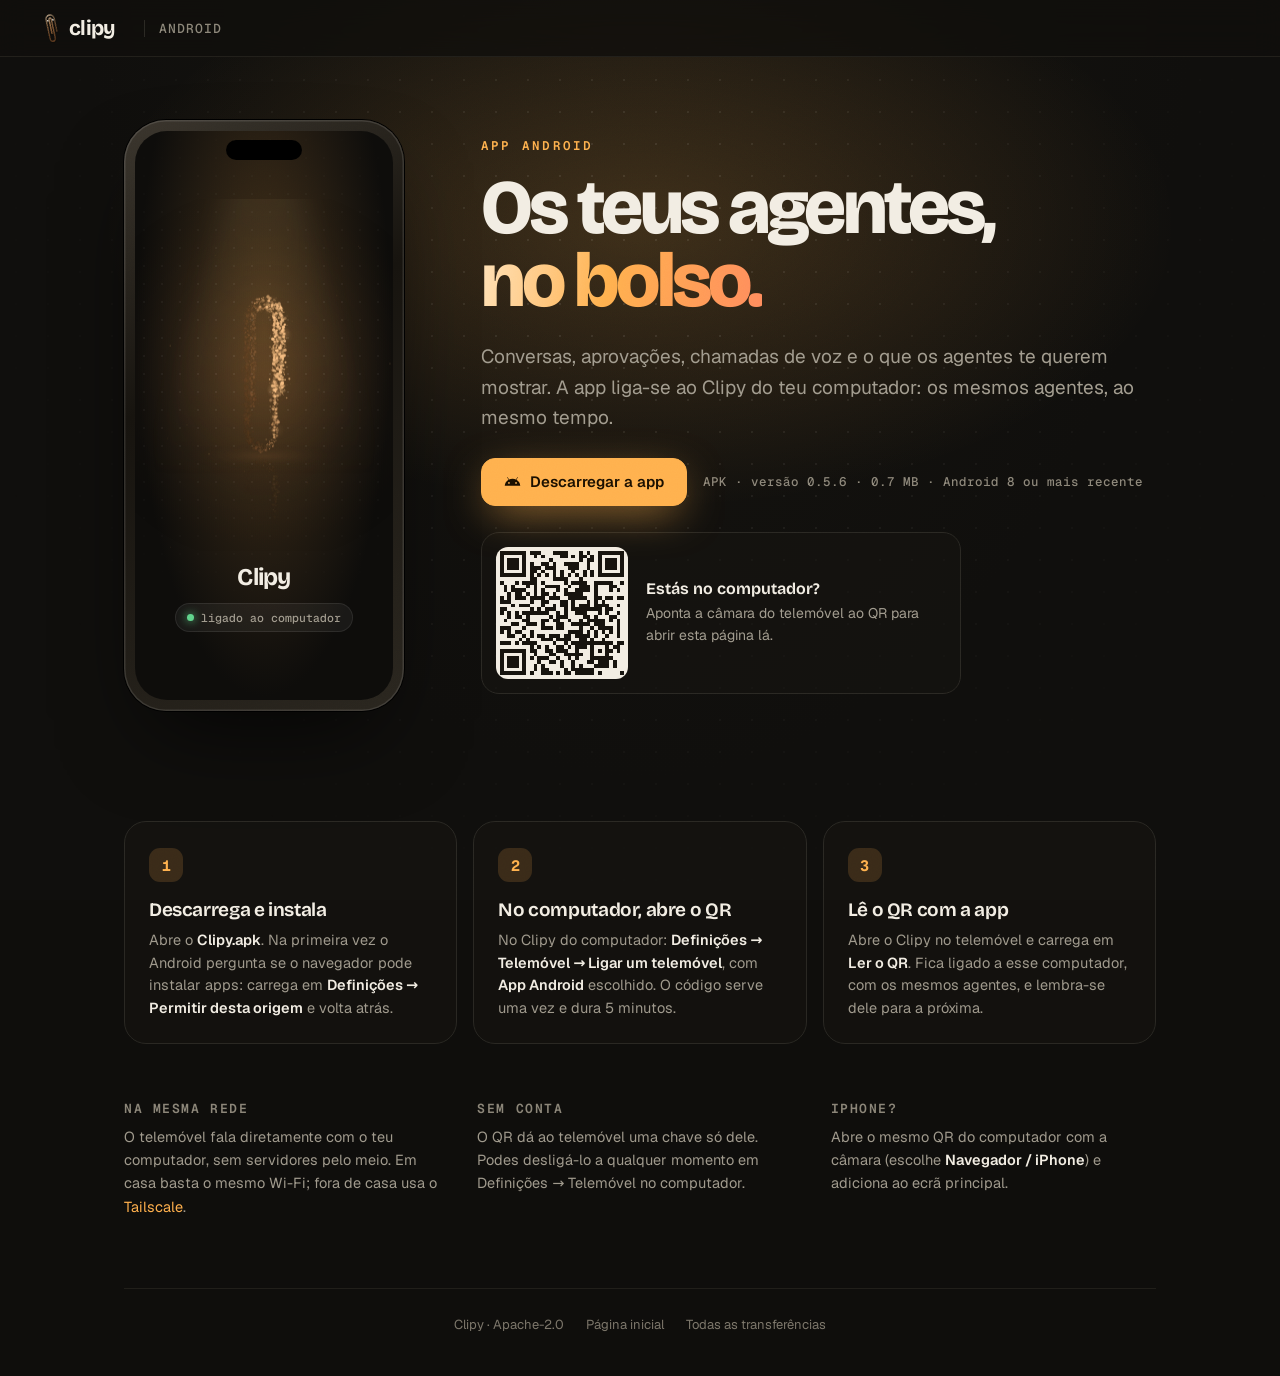
==== android/index.html @ cf94b790 "site 0.5.6" ====
<!doctype html>
<html lang="pt">
<head>
  <meta charset="utf-8">
  <meta name="viewport" content="width=device-width, initial-scale=1, viewport-fit=cover">
  <title>Clipy para Android</title>
  <meta name="description" content="Instala a app Android do Clipy e liga-a ao teu computador com um QR.">
  <meta name="theme-color" content="#0f0e0c">
  <meta property="og:title" content="Clipy para Android">
  <meta property="og:description" content="Os teus agentes no bolso. Instala e liga ao computador com um QR.">
  <meta property="og:image" content="../og.png">
  <link rel="icon" href="../favicon.svg">
  <link rel="apple-touch-icon" href="../apple-touch-icon.png">
  <script type="module" crossorigin src="../assets/android-Clm6_VlC.js"></script>
  <link rel="modulepreload" crossorigin href="../assets/tokens-DB6kLEO0.js">
  <link rel="modulepreload" crossorigin href="../assets/intro-QW3Z_gb6.js">
  <link rel="stylesheet" crossorigin href="../assets/tokens-BfKX-kX-.css">
  <link rel="stylesheet" crossorigin href="../assets/intro-CMijYy6I.css">
  <link rel="stylesheet" crossorigin href="../assets/android-BeGoF1TF.css">
</head>
<body data-theme="brasa" class="grain dl-page">
  <div class="sky" aria-hidden="true"><i class="glow"></i><i class="dots"></i></div>

  <header class="nav solid">
    <a class="brand" href="../" aria-label="Clipy, página inicial"><img class="brand-mark" src="../logo-mark.svg" alt="" height="34"><b>clipy</b></a>
    <span class="dl-crumb">Android</span>
  </header>

  <main class="dl">
    <section class="dl-hero">
      <div class="dl-phone" aria-hidden="true">
        <div class="dl-screen">
          <canvas id="dl-face" width="240" height="240"></canvas>
          <b>Clipy</b>
          <span class="dl-status"><i></i> ligado ao computador</span>
        </div>
      </div>
      <div class="dl-copy">
        <span class="kicker">App Android</span>
        <h1>Os teus agentes,<br><em>no bolso.</em></h1>
        <p class="lede">Conversas, aprovações, chamadas de voz e o que os agentes te querem mostrar. A app liga-se ao Clipy do teu computador: os mesmos agentes, ao mesmo tempo.</p>
        <div class="cta left">
          <a class="btn primary" id="dl-apk" href="../clipy.apk" download="Clipy.apk">
            <svg viewBox="0 0 24 24" width="17" height="17" aria-hidden="true"><path fill="currentColor" d="M17.6 9.48l1.84-3.18a.38.38 0 0 0-.66-.38l-1.86 3.22A11.4 11.4 0 0 0 12 8.13c-1.77 0-3.43.38-4.92 1.01L5.22 5.92a.38.38 0 0 0-.66.38L6.4 9.48A10.8 10.8 0 0 0 1 18h22a10.8 10.8 0 0 0-5.4-8.52zM7 15.25a1.25 1.25 0 1 1 0-2.5 1.25 1.25 0 0 1 0 2.5zm10 0a1.25 1.25 0 1 1 0-2.5 1.25 1.25 0 0 1 0 2.5z"/></svg>
            Descarregar a app
          </a>
          <span class="dl-meta" id="dl-meta">APK · 0.7 MB · Android 8 ou mais recente</span>
        </div>
        <figure class="dl-qr" id="dl-qr" hidden>
          <img src="../qr-android.svg" alt="QR desta página" width="132" height="132">
          <figcaption><b>Estás no computador?</b><span>Aponta a câmara do telemóvel ao QR para abrir esta página lá.</span></figcaption>
        </figure>
      </div>
    </section>

    <ol class="dl-steps">
      <li>
        <span class="n">1</span>
        <h3>Descarrega e instala</h3>
        <p>Abre o <b>Clipy.apk</b>. Na primeira vez o Android pergunta se o navegador pode instalar apps: carrega em <b>Definições → Permitir desta origem</b> e volta atrás.</p>
      </li>
      <li>
        <span class="n">2</span>
        <h3>No computador, abre o QR</h3>
        <p>No Clipy do computador: <b>Definições → Telemóvel → Ligar um telemóvel</b>, com <b>App Android</b> escolhido. O código serve uma vez e dura 5 minutos.</p>
      </li>
      <li>
        <span class="n">3</span>
        <h3>Lê o QR com a app</h3>
        <p>Abre o Clipy no telemóvel e carrega em <b>Ler o QR</b>. Fica ligado a esse computador, com os mesmos agentes, e lembra-se dele para a próxima.</p>
      </li>
    </ol>

    <section class="dl-notes">
      <div><h4>Na mesma rede</h4><p>O telemóvel fala diretamente com o teu computador, sem servidores pelo meio. Em casa basta o mesmo Wi-Fi; fora de casa usa o <a href="https://tailscale.com" target="_blank" rel="noopener">Tailscale</a>.</p></div>
      <div><h4>Sem conta</h4><p>O QR dá ao telemóvel uma chave só dele. Podes desligá-lo a qualquer momento em Definições → Telemóvel no computador.</p></div>
      <div><h4>iPhone?</h4><p>Abre o mesmo QR do computador com a câmara (escolhe <b>Navegador / iPhone</b>) e adiciona ao ecrã principal.</p></div>
    </section>

    <footer class="foot">
      <span>Clipy · Apache-2.0</span>
      <a href="../">Página inicial</a>
      <a id="dl-all" href="https://github.com/Duartepxto/clipy-site/releases/latest">Todas as transferências</a>
    </footer>
  </main>

</body>
</html>
---- assets/tokens-BfKX-kX-.css ----
@font-face{font-family:Bricolage Grotesque;font-weight:200 800;font-display:swap;src:url(./BricolageGrotesque-latin-Cre6nC2_.woff2) format("woff2")}@font-face{font-family:Geist;font-weight:100 900;font-display:swap;src:url(./Geist-latin-BgDaEnEv.woff2) format("woff2")}@font-face{font-family:Geist Mono;font-weight:100 900;font-display:swap;src:url(./GeistMono-latin-XN7g48iV.woff2) format("woff2")}:root{color-scheme:dark;--c-night: #0f0e0c;--c-surface-1: #161511;--c-surface-2: #1d1c17;--c-surface-3: #26241e;--c-line: #2a2823;--c-line-strong: #3a372f;--c-text: #f2ede3;--c-text-2: #a09a8d;--c-text-3: #8c8679;--c-clip: #e6e8eb;--c-eye: #fff8ea;--c-amber: #ffb04d;--c-red: #ff5d6c;--c-mint: #7cf0c8;--c-sky: #7db4ff;--c-coral: #ff8a5c;--c-lime: #c6e86b;--c-rose: #ff8a94;--f-display: "Bricolage Grotesque", "Geist", system-ui, sans-serif;--f-sans: "Geist", system-ui, -apple-system, "Segoe UI", sans-serif;--f-mono: "Geist Mono", ui-monospace, "Cascadia Code", monospace;--r-sm: 8px;--r-md: 12px;--r-lg: 18px;--r-xl: 24px;--ease-out: cubic-bezier(.2, .8, .2, 1);--dur-fast: .14s;--dur-med: .26s;--dur-slow: .52s}@media(prefers-reduced-motion:reduce){:root{--dur-fast: 0ms;--dur-med: 0ms;--dur-slow: 0ms}}
---- assets/intro-CMijYy6I.css ----
:root,[data-theme=brasa]{--c-panel: #12110e;--c-card: #14130f;--c-pop: #181712;--c-code: #0c0b09;--c-night-hi: #16140f;--c-line-soft: #211f1a;--c-bubble: #24221c;--c-text-soft: #cfc8b9;--c-text-4: #7d776b;--c-warm: #f6d9b0;--sky: none}[data-theme=noite]{--c-night: #070b1a;--c-night-hi: #0d1530;--c-panel: #0a1024;--c-card: #0c1330;--c-pop: #101a3c;--c-code: #060a18;--c-surface-1: #0f1736;--c-surface-2: #16204a;--c-surface-3: #1e2b5e;--c-line: #1c2756;--c-line-soft: #151e44;--c-line-strong: #2c3a78;--c-bubble: #1a2554;--c-text: #eaeeff;--c-text-2: #a2aedd;--c-text-3: #8793c6;--c-text-4: #707cae;--c-text-soft: #c8d0f2;--c-warm: #ffe2b0;--c-amber: #ffc46b;--c-clip: #e6ebff;--sky: radial-gradient(ellipse at 50% 120%, #1b2a6b55, transparent 60%), radial-gradient(ellipse at 20% 0%, #2a1f6a33, transparent 55%)}[data-theme=por-do-sol]{--c-night: #170c17;--c-night-hi: #2a1220;--c-panel: #1d0f1c;--c-card: #221220;--c-pop: #2b1727;--c-code: #130910;--c-surface-1: #261326;--c-surface-2: #331a2d;--c-surface-3: #422238;--c-line: #3a1f33;--c-line-soft: #2c1727;--c-line-strong: #593049;--c-bubble: #3a1f33;--c-text: #fff0e6;--c-text-2: #d9aa9a;--c-text-3: #b98780;--c-text-4: #9d7072;--c-text-soft: #f2cdbd;--c-warm: #ffd9a8;--c-amber: #ffb35c;--c-clip: #fff1e6;--sky: radial-gradient(ellipse at 50% 108%, #ff7a3d66, #ff4f7a33 32%, transparent 62%), radial-gradient(ellipse at 80% 0%, #7a3dff22, transparent 55%)}[data-theme=aurora]{--c-night: #05100f;--c-night-hi: #0a1d1b;--c-panel: #08151a;--c-card: #0a1a1d;--c-pop: #0d2024;--c-code: #040c0c;--c-surface-1: #0c1c20;--c-surface-2: #12292d;--c-surface-3: #1a3a3e;--c-line: #153035;--c-line-soft: #0f2427;--c-line-strong: #25505a;--c-bubble: #16363a;--c-text: #e8fff6;--c-text-2: #94c9bb;--c-text-3: #78aca0;--c-text-4: #628f86;--c-text-soft: #c2eadc;--c-warm: #d6ffc4;--c-amber: #ffd166;--c-clip: #e9fff8;--sky: radial-gradient(ellipse at 30% -10%, #29f2a655, transparent 55%), radial-gradient(ellipse at 75% 0%, #6a5cff44, transparent 50%), radial-gradient(ellipse at 50% 100%, #0e8f8a22, transparent 60%)}[data-theme=oceano]{--c-night: #04121c;--c-night-hi: #072636;--c-panel: #071a27;--c-card: #081f2e;--c-pop: #0b2638;--c-code: #030d15;--c-surface-1: #0a2231;--c-surface-2: #0f3045;--c-surface-3: #16415c;--c-line: #123a52;--c-line-soft: #0c2c40;--c-line-strong: #1f5878;--c-bubble: #123a52;--c-text: #e6f7ff;--c-text-2: #8fc1d9;--c-text-3: #76a9c4;--c-text-4: #5d8ea8;--c-text-soft: #bfe3f2;--c-warm: #cdf1ff;--c-amber: #ffc857;--c-clip: #eaf8ff;--sky: radial-gradient(ellipse at 50% 120%, #0f9fbf44, transparent 60%), radial-gradient(ellipse at 20% 0%, #1e5fa844, transparent 55%)}body{background:var(--c-night);color:var(--c-text);font-size:var(--fs, 14px)}body[data-font=system]{--f-sans: system-ui, -apple-system, "Segoe UI", sans-serif}body[data-font=mono]{--f-sans: var(--f-mono)}*{box-sizing:border-box;margin:0;padding:0}html{scroll-behavior:smooth;-webkit-text-size-adjust:100%}body{background:var(--c-night);color:var(--c-text);font:17px/1.6 var(--f-sans);-webkit-font-smoothing:antialiased;overflow-x:hidden;transition:background-color .8s ease;--accent: var(--c-amber)}a{color:inherit;text-decoration:none}button{font:inherit;color:inherit;background:none;border:0;cursor:pointer}:focus-visible{outline:2px solid var(--accent);outline-offset:3px;border-radius:8px}code{font-family:var(--f-mono);font-size:.9em}::selection{background:color-mix(in srgb,var(--accent) 40%,transparent)}.sky{position:fixed;inset:0;z-index:-1;pointer-events:none;background:radial-gradient(ellipse at 50% -10%,var(--c-night-hi, #16140f),var(--c-night) 62%)}.sky .glow{position:absolute;left:50%;top:-20vh;width:120vw;height:90vh;translate:-50% 0;background:radial-gradient(closest-side,color-mix(in srgb,var(--accent) 18%,transparent),transparent 70%);animation:breathe 9s ease-in-out infinite}.sky .dots{position:absolute;inset:0;background-image:radial-gradient(color-mix(in srgb,var(--c-text) 9%,transparent) 1px,transparent 1.2px);background-size:32px 32px;-webkit-mask-image:radial-gradient(ellipse at 50% 30%,#000 10%,transparent 75%);mask-image:radial-gradient(ellipse at 50% 30%,#000 10%,transparent 75%)}@keyframes breathe{50%{opacity:.55;scale:1.08}}.nav{position:fixed;top:0;left:0;right:0;z-index:20;display:flex;align-items:center;gap:28px;padding:16px clamp(18px,4vw,44px);transition:background .3s,border-color .3s,padding .3s;border-bottom:1px solid transparent}.nav.solid{background:color-mix(in srgb,var(--c-night) 80%,transparent);-webkit-backdrop-filter:blur(14px) saturate(1.3);backdrop-filter:blur(14px) saturate(1.3);border-bottom-color:var(--c-line-soft);padding-block:11px}.brand{display:flex;align-items:center;gap:9px;font:700 21px var(--f-display);letter-spacing:-.03em}.brand-clip{display:block;width:18px;height:40px;rotate:-12deg;transition:rotate .4s cubic-bezier(.2,.8,.2,1)}.brand:hover .brand-clip{rotate:8deg}.brand-clip svg{width:100%;height:100%;overflow:visible;filter:drop-shadow(0 2px 3px #0008)}.links{display:flex;gap:26px;margin-left:auto;font-size:14.5px;color:var(--c-text-2)}.links a{position:relative;transition:color .2s}.links a:after{content:"";position:absolute;left:0;right:0;bottom:-4px;height:1.5px;background:var(--accent);scale:0 1;transform-origin:left;transition:scale .3s cubic-bezier(.2,.8,.2,1)}.links a:hover{color:var(--c-text)}.links a:hover:after{scale:1 1}.gh{display:flex;align-items:center;gap:8px;padding:7px 14px;border-radius:99px;border:1px solid var(--c-line-strong);font:500 13.5px var(--f-sans);color:var(--c-text-2);transition:border-color .2s,color .2s}.gh:hover{border-color:var(--c-text-3);color:var(--c-text)}.hero{position:relative;min-height:100svh;display:flex;flex-direction:column;justify-content:center;align-items:center;text-align:center;padding:84px 20px 9vh;overflow:hidden;--mx: 50%;--my: 40%}.hero:before{content:"";position:absolute;inset:0;pointer-events:none;background:radial-gradient(500px circle at var(--mx) var(--my),color-mix(in srgb,var(--accent) 12%,transparent),transparent 60%);transition:background .2s}.hero-clip{width:100%;height:clamp(200px,40vh,460px);flex:none}.hero-copy{position:relative;max-width:980px;display:flex;flex-direction:column;align-items:center;gap:18px;margin-top:8px}.hero-copy>.lede,.hero-copy>.cta,.hero-copy>.fine{animation:rise 1s cubic-bezier(.2,.8,.2,1) both}.hero-copy>.lede{animation-delay:2.5s}.hero-copy>.cta{animation-delay:2.65s}.hero-copy>.fine{animation-delay:2.8s}.kicker{font:600 12.5px var(--f-mono);letter-spacing:.18em;text-transform:uppercase;color:var(--accent)}h1{font:800 clamp(46px,7.6vw,112px)/.95 var(--f-display);letter-spacing:-.05em;text-wrap:balance}h1 .line{display:inline-block}h1 em{font-style:normal;display:inline-block;background:linear-gradient(100deg,#ffe2b8,var(--accent) 45%,#ff8a5c);-webkit-background-clip:text;background-clip:text;color:transparent;padding-bottom:.08em}h1 em .ch{background:inherit;-webkit-background-clip:text;background-clip:text}.ch{display:inline-block;white-space:pre;animation:ch-in .7s cubic-bezier(.2,.8,.2,1) var(--d, 0s) both}@keyframes ch-in{0%{opacity:0;transform:translateY(.6em) rotate(8deg);filter:blur(6px)}}.leave .ch{animation:ch-out .36s cubic-bezier(.5,0,.75,0) both;animation-delay:calc(var(--d, 0s) * .4)}@keyframes ch-out{to{opacity:0;transform:translateY(-.5em) rotate(-6deg);filter:blur(4px)}}.lede{max-width:680px;font-size:clamp(16px,1.6vw,19px);color:var(--c-text-2);text-wrap:pretty}.cta{display:flex;flex-wrap:wrap;gap:10px;justify-content:center;margin-top:6px}.btn{position:relative;display:inline-flex;align-items:center;gap:9px;height:48px;padding:0 22px;border-radius:14px;border:1px solid var(--c-line-strong);font:600 15px var(--f-sans);background:color-mix(in srgb,var(--c-surface-1) 70%,transparent);-webkit-backdrop-filter:blur(8px);backdrop-filter:blur(8px);overflow:hidden;transition:transform .25s cubic-bezier(.2,.8,.2,1),border-color .2s,background .2s,box-shadow .3s}.btn:hover{transform:translateY(-2px);border-color:var(--c-text-3)}.btn.primary{background:var(--accent);color:#1a0f00;border-color:var(--accent);box-shadow:0 12px 44px -10px color-mix(in srgb,var(--accent) 70%,transparent)}.btn.primary:after{content:"";position:absolute;inset:0;background:linear-gradient(110deg,transparent 30%,#fff8 50%,transparent 70%);translate:-120% 0;animation:shine 4.5s ease-in-out 3.5s infinite}@keyframes shine{0%,70%{translate:-120% 0}to{translate:120% 0}}.btn.ghost{background:transparent}.fine{font-size:13px;color:var(--c-text-3)}@keyframes rise{0%{opacity:0;transform:translateY(26px)}}.ticker{position:relative;overflow:hidden;padding:22px 0 26px;border-block:1px solid var(--c-line-soft);display:flex;flex-direction:column;gap:8px;-webkit-mask-image:linear-gradient(90deg,transparent,#000 8%,#000 92%,transparent);mask-image:linear-gradient(90deg,transparent,#000 8%,#000 92%,transparent)}.ticker-row{display:flex;align-items:center;gap:28px;width:max-content;white-space:nowrap;will-change:transform}.ticker-row span{font:800 clamp(30px,4.4vw,62px)/1.05 var(--f-display);letter-spacing:-.04em;color:var(--c-text)}.ticker-row.out span{color:transparent;-webkit-text-stroke:1.2px color-mix(in srgb,var(--c-text) 45%,transparent)}.ticker-row i{width:16px;height:16px;flex:none;border-radius:50%;background:var(--accent);box-shadow:0 0 20px var(--accent)}.ticker-row.out i{background:transparent;border:1.5px solid var(--accent);box-shadow:none}.chapter,.phone-sec,.themes-sec{display:grid;grid-template-columns:minmax(280px,.78fr) minmax(0,1.5fr);gap:clamp(28px,5vw,80px);align-items:center;max-width:1380px;margin:0 auto;padding:clamp(80px,14vh,160px) clamp(20px,4vw,48px)}.chapter.flip{grid-template-columns:minmax(0,1.5fr) minmax(280px,.78fr)}.chapter.flip .copy{order:2}.copy{display:flex;flex-direction:column;gap:16px}.copy>p,.copy>.ticks,.copy>.swatches{opacity:0;transform:translateY(24px);transition:opacity .9s cubic-bezier(.2,.8,.2,1) .35s,transform .9s cubic-bezier(.2,.8,.2,1) .35s}.in .copy>p,.in .copy>.ticks,.in .copy>.swatches{opacity:1;transform:none}h2{font:800 clamp(36px,4.6vw,64px)/1 var(--f-display);letter-spacing:-.04em;text-wrap:balance}.split .w{display:inline-block;opacity:0;transform:translateY(70%) rotate(4deg);transition:opacity .7s cubic-bezier(.2,.8,.2,1) var(--d),transform .8s cubic-bezier(.2,.8,.2,1) var(--d)}.in .split .w{opacity:1;transform:none}.copy p,.faces-sec>p,.trust p{color:var(--c-text-2);max-width:520px;text-wrap:pretty}.ticks{list-style:none;display:flex;flex-direction:column;gap:9px;margin-top:4px;font-size:15px;color:var(--c-text-2)}.ticks li{display:flex;gap:10px;align-items:baseline}.ticks li:before{content:"";width:8px;height:8px;border-radius:50%;background:var(--accent);box-shadow:0 0 12px var(--accent);flex:none;transform:translateY(-1px)}.window{position:relative;border-radius:16px;overflow:hidden;aspect-ratio:16 / 10;background:var(--c-panel);border:1px solid var(--c-line-strong);box-shadow:0 50px 140px -40px color-mix(in srgb,var(--accent) 45%,transparent),0 30px 60px -20px #000c,inset 0 1px #ffffff14;transform:perspective(1600px) rotateX(var(--rx, 0deg)) rotateY(var(--ry, 0deg)) scale(var(--sc, 1));will-change:transform;opacity:0;clip-path:inset(12% 12% 12% 12% round 24px);transition:opacity 1s,clip-path 1.2s cubic-bezier(.2,.8,.2,1),box-shadow 1s}.in .window{opacity:1;clip-path:inset(0 0 0 0 round 16px)}.window video{width:100%;height:100%;object-fit:cover;display:block}.window:after{content:"";position:absolute;inset:0;border-radius:inherit;pointer-events:none;background:linear-gradient(160deg,#ffffff12,transparent 30%)}.faces-sec,.trust{max-width:1200px;margin:0 auto;padding:clamp(80px,14vh,160px) 24px;text-align:center;display:flex;flex-direction:column;align-items:center;gap:16px}.faces-sec>p{margin:0 auto;opacity:0;transition:opacity 1s .4s}.faces-sec.in>p{opacity:1}.faces{display:grid;grid-template-columns:repeat(7,1fr);gap:12px;width:100%;margin-top:34px}.face{display:flex;flex-direction:column;align-items:center;gap:10px;padding:18px 6px 16px;border-radius:18px;border:1px solid transparent;transition:border-color .2s,background .2s,transform .3s cubic-bezier(.2,.8,.2,1)}.face:hover{border-color:var(--c-line);background:color-mix(in srgb,var(--c-surface-1) 60%,transparent);transform:translateY(-6px) rotate(-2deg)}.face span{font:500 13.5px var(--f-sans);color:var(--c-text-3)}.cinema{position:relative;height:230vh;--g: 0}.cinema-stick{position:sticky;top:0;height:100vh;display:flex;flex-direction:column;align-items:center;justify-content:center;gap:26px;overflow:hidden}.cinema-title{text-align:center;display:flex;flex-direction:column;gap:10px;opacity:calc(1 - var(--g) * 1.6);transform:translateY(calc(var(--g) * -60px))}.cinema-frame{position:relative;width:min(92vw,calc(88vh * 16 / 9));aspect-ratio:16 / 9;border-radius:calc(28px - var(--g) * 16px);overflow:hidden;background:#000;border:1px solid var(--c-line-strong);transform:perspective(1400px) rotateX(calc((1 - var(--g)) * 22deg)) scale(calc(.52 + var(--g) * .48)) translateY(calc((1 - var(--g)) * -8%));box-shadow:0 60px 160px -40px color-mix(in srgb,var(--accent) calc(var(--g) * 70%),transparent),0 40px 80px -30px #000;margin-top:calc(var(--g) * -16vh)}.cinema-frame video{width:100%;height:100%;object-fit:cover;display:block}.cinema-sound{position:absolute;right:16px;bottom:16px;height:36px;padding:0 14px;border-radius:99px;background:#000a;-webkit-backdrop-filter:blur(8px);backdrop-filter:blur(8px);color:#fff;font:600 13px var(--f-sans);border:1px solid #ffffff2a;opacity:var(--g)}.cinema-sound .off,.cinema-sound[aria-pressed=true] .on{display:none}.cinema-sound[aria-pressed=true] .off{display:inline}.phone-sec{grid-template-columns:minmax(280px,1fr) auto;justify-content:center;max-width:1100px}.phone{position:relative;width:clamp(240px,26vw,320px);aspect-ratio:430 / 900;border-radius:46px;border:10px solid #191a1f;background:#000;overflow:hidden;padding-top:38px;box-shadow:0 0 0 1px #34363b,0 60px 120px -30px color-mix(in srgb,var(--accent) 40%,transparent),0 40px 80px -30px #000;opacity:0;transform:translateY(80px) rotate(10deg);transition:opacity 1s,transform 1.3s cubic-bezier(.2,.8,.2,1)}.in .phone{opacity:1;transform:rotate(3deg);animation:float 7s ease-in-out 1.4s infinite}@keyframes float{50%{transform:rotate(1deg) translateY(-12px)}}.phone video{width:100%;height:100%;object-fit:cover;object-position:50% 0;display:block}.notch{position:absolute;top:10px;left:50%;width:88px;height:24px;margin-left:-44px;border-radius:14px;background:#000}.swatches{display:flex;flex-wrap:wrap;gap:8px;margin-top:6px}.swatches button{display:inline-flex;align-items:center;gap:8px;padding:8px 14px 8px 8px;border-radius:99px;border:1px solid var(--c-line-strong);font-size:14px;color:var(--c-text-2);transition:border-color .2s,color .2s,background .2s}.swatches button:before{content:"";width:20px;height:20px;border-radius:50%;background:radial-gradient(circle at 50% 120%,var(--b),var(--a) 70%);box-shadow:inset 0 0 0 1px #fff2}.swatches button[aria-checked=true]{border-color:var(--c-text);color:var(--c-text);background:color-mix(in srgb,var(--c-surface-1) 70%,transparent)}.cards{display:grid;grid-template-columns:repeat(4,1fr);gap:14px;margin-top:30px;text-align:left;width:100%}.cards article{padding:24px 22px;border-radius:18px;border:1px solid var(--c-line);background:color-mix(in srgb,var(--c-surface-1) 55%,transparent);-webkit-backdrop-filter:blur(6px);backdrop-filter:blur(6px);display:flex;flex-direction:column;gap:8px;transition:border-color .2s,transform .3s cubic-bezier(.2,.8,.2,1)}.cards article:hover{border-color:color-mix(in srgb,var(--accent) 45%,transparent);transform:translateY(-4px)}.cards b{font:650 18px var(--f-display);letter-spacing:-.01em}.cards p{font-size:14.5px}.cards article{opacity:0;transform:translateY(20px);transition:opacity .6s cubic-bezier(.2,.8,.2,1),transform .6s cubic-bezier(.2,.8,.2,1),border-color .2s}.in .cards article{opacity:1;transform:none}.cards article:nth-child(2){transition-delay:.06s,.06s,0s}.cards article:nth-child(3){transition-delay:.12s,.12s,0s}.cards article:nth-child(4){transition-delay:.18s,.18s,0s}.get{position:relative;max-width:900px;margin:0 auto;padding:60px 24px 40px;text-align:center;display:flex;flex-direction:column;align-items:center;gap:18px}.get-icon{width:120px;height:120px;border-radius:27px;box-shadow:0 30px 80px -20px color-mix(in srgb,var(--accent) 50%,transparent),0 20px 40px -20px #000;margin-bottom:10px}.get>p{color:var(--c-text-2);max-width:560px}.cta.center{margin-top:6px}.terminal{width:100%;max-width:680px;margin-top:26px;padding:18px 20px;border-radius:14px;background:var(--c-code, #0c0b09);border:1px solid var(--c-line);text-align:left;display:flex;flex-direction:column;gap:6px;overflow-x:auto}.terminal code{font-size:13.5px;color:var(--c-text-soft, #cfc8b9);white-space:nowrap}.terminal span{color:var(--c-text-4);margin-right:10px}.terminal em{color:var(--c-text-4);font-style:normal}.foot{display:flex;gap:22px;flex-wrap:wrap;justify-content:center;margin-top:70px;padding-top:26px;border-top:1px solid var(--c-line-soft);width:100%;font-size:13px;color:var(--c-text-4)}.foot a:hover{color:var(--c-text)}.buddy{position:fixed;left:0;top:0;z-index:30;width:46px;height:112px;pointer-events:none;opacity:0;transition:opacity .3s}.buddy.show{opacity:1}.buddy-body{width:100%;height:100%;pointer-events:auto;cursor:pointer;filter:drop-shadow(0 10px 14px #000a)}.buddy-body svg{width:100%;height:100%;overflow:visible}.buddy-body .pupil{transform:translate(var(--px, 0),var(--py, 0));transition:transform .12s ease-out}.buddy-body .eye{transform-box:fill-box;transform-origin:center;animation:blink 4.2s infinite}@keyframes blink{0%,94%,to{transform:scaleY(1)}96%{transform:scaleY(.1)}}.buddy-body.boing{animation:boing .7s cubic-bezier(.2,.8,.2,1)}@keyframes boing{30%{transform:translateY(-40px) rotate(-20deg) scaleY(1.08)}60%{transform:translateY(0) rotate(10deg) scaleY(.92)}}.buddy-say{position:absolute;bottom:calc(100% + 8px);left:50%;translate:-50% 0;width:max-content;max-width:220px;padding:8px 12px;border-radius:12px 12px 12px 4px;background:var(--c-text);color:var(--c-night);font:600 13px/1.35 var(--f-sans);opacity:0;scale:.8;transform-origin:bottom left;transition:opacity .2s,scale .25s cubic-bezier(.2,.8,.2,1)}.buddy-say.on{opacity:1;scale:1}.buddy.peek .buddy-say{left:auto;right:40px;translate:0 0;border-radius:12px 12px 4px;transform-origin:bottom right}@media(max-width:960px){.links{display:none}.gh{margin-left:auto}.chapter,.chapter.flip,.phone-sec,.themes-sec{grid-template-columns:1fr}.chapter.flip .copy{order:0}.faces{grid-template-columns:repeat(4,1fr)}.cards{grid-template-columns:1fr 1fr}.phone-sec .phone{margin:0 auto}.cinema{height:170vh}}@media(max-width:560px){.gh span{display:none}.faces{grid-template-columns:repeat(3,1fr)}.cards{grid-template-columns:1fr}.btn{height:46px;padding:0 18px}.buddy{width:34px;height:84px}}@media(prefers-reduced-motion:reduce){*,*:before,*:after{animation-duration:.01ms!important;transition-duration:.01ms!important}.copy>*,.window,.faces-sec>p,.phone,.split .w,.cards article{opacity:1!important;transform:none!important;clip-path:none!important}.cinema{height:auto}.cinema-stick{position:static;height:auto;padding:80px 0}.cinema-frame{transform:none;margin:0}.buddy{display:none}}kbd,time,.count{font-variant-numeric:tabular-nums}button:not(:disabled):active,.btn:not(:disabled):active,a.btn:active{transform:scale(.97);transition:transform .08s ease-out}.grain:after,body.grain:after{content:"";position:fixed;inset:0;pointer-events:none;z-index:2147483000;opacity:.06;mix-blend-mode:overlay;background-image:url("data:image/svg+xml;utf8,<svg xmlns='http://www.w3.org/2000/svg' width='180' height='180'><filter id='n'><feTurbulence type='fractalNoise' baseFrequency='.85' numOctaves='2' stitchTiles='stitch'/><feColorMatrix values='0 0 0 0 1  0 0 0 0 1  0 0 0 0 1  0 0 0 .9 0'/></filter><rect width='100%' height='100%' filter='url(%23n)'/></svg>")}@media(prefers-reduced-motion:reduce){.grain:after,body.grain:after{display:none}}.og .ch,.og .hero-copy>*{animation:none!important;opacity:1!important;transform:none!important;filter:none!important}.og .buddy,.og .btn.primary:after{display:none}.qr{display:flex;align-items:center;gap:18px;margin-top:18px;padding:14px 20px 14px 14px;border-radius:18px;border:1px solid var(--c-line);background:color-mix(in srgb,var(--c-surface-1) 55%,transparent);text-align:left;max-width:520px}.qr img{width:112px;height:112px;border-radius:10px;flex:none}.qr figcaption{display:flex;flex-direction:column;gap:4px;font-size:14px;color:var(--c-text-2)}.qr figcaption b{color:var(--c-text);font:650 16px var(--f-display)}.qr em{font-style:normal;color:var(--c-text)}@media(max-width:560px){.qr{flex-direction:column;text-align:center}}.brand-mark{display:block;height:34px;width:auto;transition:rotate .4s cubic-bezier(.2,.8,.2,1)}.brand:hover .brand-mark{rotate:10deg}
---- assets/android-BeGoF1TF.css ----
.dl-page .nav{justify-content:flex-start}.dl-crumb{font:500 13px var(--f-mono);color:var(--c-text-3);letter-spacing:.08em;text-transform:uppercase;padding-left:14px;border-left:1px solid var(--c-line)}.dl{max-width:1120px;margin:0 auto;padding:120px clamp(18px,4vw,44px) 40px}.dl-hero{display:grid;grid-template-columns:auto 1fr;gap:clamp(32px,6vw,90px);align-items:center}.dl-copy{display:flex;flex-direction:column;gap:18px;animation:rise 1s cubic-bezier(.2,.8,.2,1) both}.dl-copy h1{font-size:clamp(42px,6vw,84px)}.cta.left{justify-content:flex-start;align-items:center;gap:16px}.dl-meta{font:500 12.5px var(--f-mono);color:var(--c-text-3)}.dl-phone{position:relative;width:clamp(220px,24vw,280px);aspect-ratio:9 / 19;border-radius:42px;padding:11px;background:linear-gradient(150deg,#3a352d,#16130e 40%,#2a261f);box-shadow:0 40px 90px -30px #000c,inset 0 0 0 1.5px #ffffff1c,0 0 0 1px #000;animation:float 7s ease-in-out infinite,rise 1s cubic-bezier(.2,.8,.2,1) both}.dl-phone:before{content:"";position:absolute;left:50%;top:20px;translate:-50% 0;width:76px;height:20px;border-radius:99px;background:#000;z-index:2}.dl-screen{position:relative;height:100%;border-radius:32px;overflow:hidden;display:flex;flex-direction:column;align-items:center;justify-content:center;gap:12px;background:radial-gradient(ellipse at 50% 35%,color-mix(in srgb,var(--accent) 22%,#14110c),#0d0c0a 70%)}.dl-screen:after{content:"";position:absolute;inset:0;background-image:radial-gradient(#ffffff14 1px,transparent 1.2px);background-size:18px 18px;-webkit-mask-image:radial-gradient(circle at 50% 40%,#000,transparent 70%);mask-image:radial-gradient(circle at 50% 40%,#000,transparent 70%);pointer-events:none}.dl-screen canvas{position:relative;z-index:1;width:100%;height:62%}.dl-screen b{font:700 24px var(--f-display);letter-spacing:-.03em;z-index:1}.dl-status{display:inline-flex;align-items:center;gap:7px;font:500 11.5px var(--f-mono);color:var(--c-text-2);padding:6px 11px;border-radius:99px;background:#ffffff0d;border:1px solid #ffffff14;z-index:1}.dl-status i{width:7px;height:7px;border-radius:50%;background:#5fd38a;box-shadow:0 0 10px #5fd38a;animation:breathe 2.4s ease-in-out infinite}@keyframes float{50%{transform:translateY(-12px) rotate(-1.2deg)}}.dl-qr{display:flex;align-items:center;gap:18px;padding:14px 20px 14px 14px;margin-top:8px;border-radius:18px;border:1px solid var(--c-line);background:color-mix(in srgb,var(--c-surface-1) 55%,transparent);max-width:480px}.dl-qr[hidden]{display:none}.dl-qr img{width:132px;height:132px;border-radius:12px;flex:none}.dl-qr figcaption{display:flex;flex-direction:column;gap:4px;font-size:14px;color:var(--c-text-2)}.dl-qr figcaption b{color:var(--c-text);font:650 16px var(--f-display)}.dl-steps{list-style:none;display:grid;grid-template-columns:repeat(3,1fr);gap:16px;margin-top:clamp(60px,9vw,110px);counter-reset:s}.dl-steps li{position:relative;padding:26px 24px 24px;border-radius:22px;border:1px solid var(--c-line);background:color-mix(in srgb,var(--c-surface-1) 60%,transparent);transition:border-color .25s,transform .3s cubic-bezier(.2,.8,.2,1);animation:rise 1s cubic-bezier(.2,.8,.2,1) both}.dl-steps li:nth-child(2){animation-delay:.1s}.dl-steps li:nth-child(3){animation-delay:.2s}.dl-steps li:hover{border-color:color-mix(in srgb,var(--accent) 45%,var(--c-line));transform:translateY(-3px)}.dl-steps .n{display:grid;place-items:center;width:34px;height:34px;border-radius:11px;background:color-mix(in srgb,var(--accent) 16%,transparent);color:var(--accent);font:700 15px var(--f-mono);margin-bottom:16px}.dl-steps h3{font:650 19px var(--f-display);letter-spacing:-.02em;margin-bottom:8px}.dl-steps p{font-size:14.5px;color:var(--c-text-2);line-height:1.55}.dl-steps b,.dl-notes b{color:var(--c-text);font-weight:600}.dl-notes{display:grid;grid-template-columns:repeat(3,1fr);gap:28px;margin-top:56px}.dl-notes h4{font:600 13px var(--f-mono);letter-spacing:.12em;text-transform:uppercase;color:var(--c-text-3);margin-bottom:8px}.dl-notes p{font-size:14.5px;color:var(--c-text-2)}.dl-notes a{color:var(--accent)}@media(max-width:820px){.dl{padding-top:96px}.dl-hero{grid-template-columns:1fr;justify-items:center;text-align:center}.dl-copy{align-items:center}.cta.left{justify-content:center;flex-direction:column}.dl-phone{width:200px}.dl-steps,.dl-notes{grid-template-columns:1fr}}
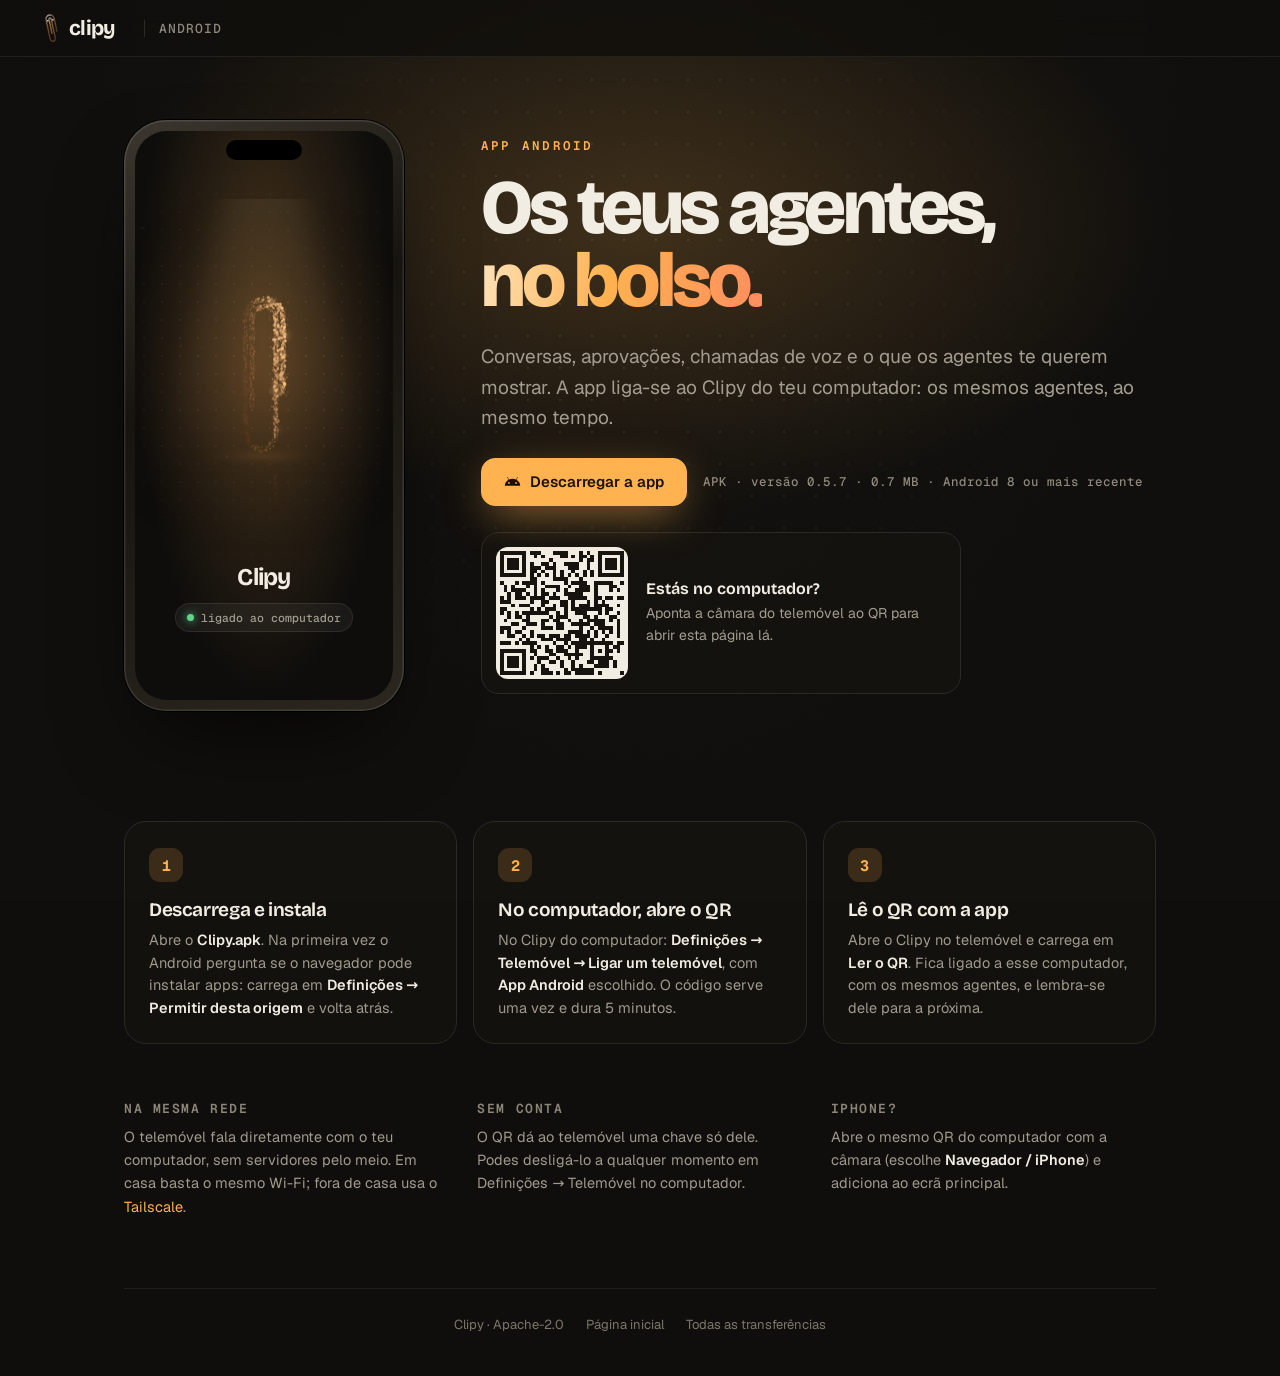
==== commit 8b588326: "site 0.5.7" ====
--- a/android/index.html
+++ b/android/index.html
@@ -11,12 +11,11 @@
   <meta property="og:image" content="../og.png">
   <link rel="icon" href="../favicon.svg">
   <link rel="apple-touch-icon" href="../apple-touch-icon.png">
-  <script type="module" crossorigin src="../assets/android-Clm6_VlC.js"></script>
+  <script type="module" crossorigin src="../assets/android-D_XhbFFa.js"></script>
   <link rel="modulepreload" crossorigin href="../assets/tokens-DB6kLEO0.js">
-  <link rel="modulepreload" crossorigin href="../assets/intro-QW3Z_gb6.js">
+  <link rel="modulepreload" crossorigin href="../assets/intro-D65I1qoM.js">
   <link rel="stylesheet" crossorigin href="../assets/tokens-BfKX-kX-.css">
-  <link rel="stylesheet" crossorigin href="../assets/intro-CMijYy6I.css">
-  <link rel="stylesheet" crossorigin href="../assets/android-BeGoF1TF.css">
+  <link rel="stylesheet" crossorigin href="../assets/android-BhuTTXlD.css">
 </head>
 <body data-theme="brasa" class="grain dl-page">
   <div class="sky" aria-hidden="true"><i class="glow"></i><i class="dots"></i></div>
--- a/assets/android-BhuTTXlD.css
+++ b/assets/android-BhuTTXlD.css
@@ -0,0 +1 @@
+:root,[data-theme=brasa]{--c-panel: #12110e;--c-card: #14130f;--c-pop: #181712;--c-code: #0c0b09;--c-night-hi: #16140f;--c-line-soft: #211f1a;--c-bubble: #24221c;--c-text-soft: #cfc8b9;--c-text-4: #7d776b;--c-warm: #f6d9b0;--sky: none}[data-theme=noite]{--c-night: #070b1a;--c-night-hi: #0d1530;--c-panel: #0a1024;--c-card: #0c1330;--c-pop: #101a3c;--c-code: #060a18;--c-surface-1: #0f1736;--c-surface-2: #16204a;--c-surface-3: #1e2b5e;--c-line: #1c2756;--c-line-soft: #151e44;--c-line-strong: #2c3a78;--c-bubble: #1a2554;--c-text: #eaeeff;--c-text-2: #a2aedd;--c-text-3: #8793c6;--c-text-4: #707cae;--c-text-soft: #c8d0f2;--c-warm: #ffe2b0;--c-amber: #ffc46b;--c-clip: #e6ebff;--sky: radial-gradient(ellipse at 50% 120%, #1b2a6b55, transparent 60%), radial-gradient(ellipse at 20% 0%, #2a1f6a33, transparent 55%)}[data-theme=por-do-sol]{--c-night: #170c17;--c-night-hi: #2a1220;--c-panel: #1d0f1c;--c-card: #221220;--c-pop: #2b1727;--c-code: #130910;--c-surface-1: #261326;--c-surface-2: #331a2d;--c-surface-3: #422238;--c-line: #3a1f33;--c-line-soft: #2c1727;--c-line-strong: #593049;--c-bubble: #3a1f33;--c-text: #fff0e6;--c-text-2: #d9aa9a;--c-text-3: #b98780;--c-text-4: #9d7072;--c-text-soft: #f2cdbd;--c-warm: #ffd9a8;--c-amber: #ffb35c;--c-clip: #fff1e6;--sky: radial-gradient(ellipse at 50% 108%, #ff7a3d66, #ff4f7a33 32%, transparent 62%), radial-gradient(ellipse at 80% 0%, #7a3dff22, transparent 55%)}[data-theme=aurora]{--c-night: #05100f;--c-night-hi: #0a1d1b;--c-panel: #08151a;--c-card: #0a1a1d;--c-pop: #0d2024;--c-code: #040c0c;--c-surface-1: #0c1c20;--c-surface-2: #12292d;--c-surface-3: #1a3a3e;--c-line: #153035;--c-line-soft: #0f2427;--c-line-strong: #25505a;--c-bubble: #16363a;--c-text: #e8fff6;--c-text-2: #94c9bb;--c-text-3: #78aca0;--c-text-4: #628f86;--c-text-soft: #c2eadc;--c-warm: #d6ffc4;--c-amber: #ffd166;--c-clip: #e9fff8;--sky: radial-gradient(ellipse at 30% -10%, #29f2a655, transparent 55%), radial-gradient(ellipse at 75% 0%, #6a5cff44, transparent 50%), radial-gradient(ellipse at 50% 100%, #0e8f8a22, transparent 60%)}[data-theme=oceano]{--c-night: #04121c;--c-night-hi: #072636;--c-panel: #071a27;--c-card: #081f2e;--c-pop: #0b2638;--c-code: #030d15;--c-surface-1: #0a2231;--c-surface-2: #0f3045;--c-surface-3: #16415c;--c-line: #123a52;--c-line-soft: #0c2c40;--c-line-strong: #1f5878;--c-bubble: #123a52;--c-text: #e6f7ff;--c-text-2: #8fc1d9;--c-text-3: #76a9c4;--c-text-4: #5d8ea8;--c-text-soft: #bfe3f2;--c-warm: #cdf1ff;--c-amber: #ffc857;--c-clip: #eaf8ff;--sky: radial-gradient(ellipse at 50% 120%, #0f9fbf44, transparent 60%), radial-gradient(ellipse at 20% 0%, #1e5fa844, transparent 55%)}body{background:var(--c-night);color:var(--c-text);font-size:var(--fs, 14px)}body[data-font=system]{--f-sans: system-ui, -apple-system, "Segoe UI", sans-serif}body[data-font=mono]{--f-sans: var(--f-mono)}*{box-sizing:border-box;margin:0;padding:0}html{scroll-behavior:smooth;-webkit-text-size-adjust:100%}body{background:var(--c-night);color:var(--c-text);font:17px/1.6 var(--f-sans);-webkit-font-smoothing:antialiased;overflow-x:hidden;transition:background-color .8s ease;--accent: var(--c-amber)}a{color:inherit;text-decoration:none}button{font:inherit;color:inherit;background:none;border:0;cursor:pointer}:focus-visible{outline:2px solid var(--accent);outline-offset:3px;border-radius:8px}code{font-family:var(--f-mono);font-size:.9em}::selection{background:color-mix(in srgb,var(--accent) 40%,transparent)}.sky{position:fixed;inset:0;z-index:-1;pointer-events:none;background:radial-gradient(ellipse at 50% -10%,var(--c-night-hi, #16140f),var(--c-night) 62%)}.sky .glow{position:absolute;left:50%;top:-20vh;width:120vw;height:90vh;translate:-50% 0;background:radial-gradient(closest-side,color-mix(in srgb,var(--accent) 18%,transparent),transparent 70%);animation:breathe 9s ease-in-out infinite}.sky .dots{position:absolute;inset:0;background-image:radial-gradient(color-mix(in srgb,var(--c-text) 9%,transparent) 1px,transparent 1.2px);background-size:32px 32px;-webkit-mask-image:radial-gradient(ellipse at 50% 30%,#000 10%,transparent 75%);mask-image:radial-gradient(ellipse at 50% 30%,#000 10%,transparent 75%)}@keyframes breathe{50%{opacity:.55;scale:1.08}}.nav{position:fixed;top:0;left:0;right:0;z-index:20;display:flex;align-items:center;gap:28px;padding:16px clamp(18px,4vw,44px);transition:background .3s,border-color .3s,padding .3s;border-bottom:1px solid transparent}.nav.solid{background:color-mix(in srgb,var(--c-night) 80%,transparent);-webkit-backdrop-filter:blur(14px) saturate(1.3);backdrop-filter:blur(14px) saturate(1.3);border-bottom-color:var(--c-line-soft);padding-block:11px}.brand{display:flex;align-items:center;gap:9px;font:700 21px var(--f-display);letter-spacing:-.03em}.brand-clip{display:block;width:18px;height:40px;rotate:-12deg;transition:rotate .4s cubic-bezier(.2,.8,.2,1)}.brand:hover .brand-clip{rotate:8deg}.brand-clip svg{width:100%;height:100%;overflow:visible;filter:drop-shadow(0 2px 3px #0008)}.links{display:flex;gap:26px;margin-left:auto;font-size:14.5px;color:var(--c-text-2)}.links a{position:relative;transition:color .2s}.links a:after{content:"";position:absolute;left:0;right:0;bottom:-4px;height:1.5px;background:var(--accent);scale:0 1;transform-origin:left;transition:scale .3s cubic-bezier(.2,.8,.2,1)}.links a:hover{color:var(--c-text)}.links a:hover:after{scale:1 1}.gh{display:flex;align-items:center;gap:8px;padding:7px 14px;border-radius:99px;border:1px solid var(--c-line-strong);font:500 13.5px var(--f-sans);color:var(--c-text-2);transition:border-color .2s,color .2s}.gh:hover{border-color:var(--c-text-3);color:var(--c-text)}.hero{position:relative;min-height:100svh;display:flex;flex-direction:column;justify-content:center;align-items:center;text-align:center;padding:84px 20px 9vh;overflow:hidden;--mx: 50%;--my: 40%}.hero:before{content:"";position:absolute;inset:0;pointer-events:none;background:radial-gradient(500px circle at var(--mx) var(--my),color-mix(in srgb,var(--accent) 12%,transparent),transparent 60%);transition:background .2s}.hero-clip{width:100%;height:clamp(200px,40vh,460px);flex:none}.hero-copy{position:relative;max-width:980px;display:flex;flex-direction:column;align-items:center;gap:18px;margin-top:8px}.hero-copy>.lede,.hero-copy>.cta,.hero-copy>.fine{animation:rise 1s cubic-bezier(.2,.8,.2,1) both}.hero-copy>.lede{animation-delay:2.5s}.hero-copy>.cta{animation-delay:2.65s}.hero-copy>.fine{animation-delay:2.8s}.kicker{font:600 12.5px var(--f-mono);letter-spacing:.18em;text-transform:uppercase;color:var(--accent)}h1{font:800 clamp(46px,7.6vw,112px)/.95 var(--f-display);letter-spacing:-.05em;text-wrap:balance}h1 .line{display:inline-block}h1 em{font-style:normal;display:inline-block;background:linear-gradient(100deg,#ffe2b8,var(--accent) 45%,#ff8a5c);-webkit-background-clip:text;background-clip:text;color:transparent;padding-bottom:.08em}h1 em .ch{background:inherit;-webkit-background-clip:text;background-clip:text}.ch{display:inline-block;white-space:pre;animation:ch-in .7s cubic-bezier(.2,.8,.2,1) var(--d, 0s) both}@keyframes ch-in{0%{opacity:0;transform:translateY(.6em) rotate(8deg);filter:blur(6px)}}.leave .ch{animation:ch-out .36s cubic-bezier(.5,0,.75,0) both;animation-delay:calc(var(--d, 0s) * .4)}@keyframes ch-out{to{opacity:0;transform:translateY(-.5em) rotate(-6deg);filter:blur(4px)}}.lede{max-width:680px;font-size:clamp(16px,1.6vw,19px);color:var(--c-text-2);text-wrap:pretty}.cta{display:flex;flex-wrap:wrap;gap:10px;justify-content:center;margin-top:6px}.btn{position:relative;display:inline-flex;align-items:center;gap:9px;height:48px;padding:0 22px;border-radius:14px;border:1px solid var(--c-line-strong);font:600 15px var(--f-sans);background:color-mix(in srgb,var(--c-surface-1) 70%,transparent);-webkit-backdrop-filter:blur(8px);backdrop-filter:blur(8px);overflow:hidden;transition:transform .25s cubic-bezier(.2,.8,.2,1),border-color .2s,background .2s,box-shadow .3s}.btn:hover{transform:translateY(-2px);border-color:var(--c-text-3)}.btn.primary{background:var(--accent);color:#1a0f00;border-color:var(--accent);box-shadow:0 12px 44px -10px color-mix(in srgb,var(--accent) 70%,transparent)}.btn.primary:after{content:"";position:absolute;inset:0;background:linear-gradient(110deg,transparent 30%,#fff8 50%,transparent 70%);translate:-120% 0;animation:shine 4.5s ease-in-out 3.5s infinite}@keyframes shine{0%,70%{translate:-120% 0}to{translate:120% 0}}.btn.ghost{background:transparent}.fine{font-size:13px;color:var(--c-text-3)}@keyframes rise{0%{opacity:0;transform:translateY(26px)}}.ticker{position:relative;overflow:hidden;padding:22px 0 26px;border-block:1px solid var(--c-line-soft);display:flex;flex-direction:column;gap:8px;-webkit-mask-image:linear-gradient(90deg,transparent,#000 8%,#000 92%,transparent);mask-image:linear-gradient(90deg,transparent,#000 8%,#000 92%,transparent)}.ticker-row{display:flex;align-items:center;gap:28px;width:max-content;white-space:nowrap;will-change:transform}.ticker-row span{font:800 clamp(30px,4.4vw,62px)/1.05 var(--f-display);letter-spacing:-.04em;color:var(--c-text)}.ticker-row.out span{color:transparent;-webkit-text-stroke:1.2px color-mix(in srgb,var(--c-text) 45%,transparent)}.ticker-row i{width:16px;height:16px;flex:none;border-radius:50%;background:var(--accent);box-shadow:0 0 20px var(--accent)}.ticker-row.out i{background:transparent;border:1.5px solid var(--accent);box-shadow:none}.chapter,.phone-sec,.themes-sec{display:grid;grid-template-columns:minmax(280px,.78fr) minmax(0,1.5fr);gap:clamp(28px,5vw,80px);align-items:center;max-width:1380px;margin:0 auto;padding:clamp(80px,14vh,160px) clamp(20px,4vw,48px)}.chapter.flip{grid-template-columns:minmax(0,1.5fr) minmax(280px,.78fr)}.chapter.flip .copy{order:2}.copy{display:flex;flex-direction:column;gap:16px}.copy>p,.copy>.ticks,.copy>.swatches{opacity:0;transform:translateY(24px);transition:opacity .9s cubic-bezier(.2,.8,.2,1) .35s,transform .9s cubic-bezier(.2,.8,.2,1) .35s}.in .copy>p,.in .copy>.ticks,.in .copy>.swatches{opacity:1;transform:none}h2{font:800 clamp(36px,4.6vw,64px)/1 var(--f-display);letter-spacing:-.04em;text-wrap:balance}.split .w{display:inline-block;opacity:0;transform:translateY(70%) rotate(4deg);transition:opacity .7s cubic-bezier(.2,.8,.2,1) var(--d),transform .8s cubic-bezier(.2,.8,.2,1) var(--d)}.in .split .w{opacity:1;transform:none}.copy p,.faces-sec>p,.trust p{color:var(--c-text-2);max-width:520px;text-wrap:pretty}.ticks{list-style:none;display:flex;flex-direction:column;gap:9px;margin-top:4px;font-size:15px;color:var(--c-text-2)}.ticks li{display:flex;gap:10px;align-items:baseline}.ticks li:before{content:"";width:8px;height:8px;border-radius:50%;background:var(--accent);box-shadow:0 0 12px var(--accent);flex:none;transform:translateY(-1px)}.window{position:relative;border-radius:16px;overflow:hidden;aspect-ratio:16 / 10;background:var(--c-panel);border:1px solid var(--c-line-strong);box-shadow:0 50px 140px -40px color-mix(in srgb,var(--accent) 45%,transparent),0 30px 60px -20px #000c,inset 0 1px #ffffff14;transform:perspective(1600px) rotateX(var(--rx, 0deg)) rotateY(var(--ry, 0deg)) scale(var(--sc, 1));will-change:transform;opacity:0;clip-path:inset(12% 12% 12% 12% round 24px);transition:opacity 1s,clip-path 1.2s cubic-bezier(.2,.8,.2,1),box-shadow 1s}.in .window{opacity:1;clip-path:inset(0 0 0 0 round 16px)}.window video{width:100%;height:100%;object-fit:cover;display:block}.window:after{content:"";position:absolute;inset:0;border-radius:inherit;pointer-events:none;background:linear-gradient(160deg,#ffffff12,transparent 30%)}.faces-sec,.trust{max-width:1200px;margin:0 auto;padding:clamp(80px,14vh,160px) 24px;text-align:center;display:flex;flex-direction:column;align-items:center;gap:16px}.faces-sec>p{margin:0 auto;opacity:0;transition:opacity 1s .4s}.faces-sec.in>p{opacity:1}.faces{display:grid;grid-template-columns:repeat(7,1fr);gap:12px;width:100%;margin-top:34px}.face{display:flex;flex-direction:column;align-items:center;gap:10px;padding:18px 6px 16px;border-radius:18px;border:1px solid transparent;transition:border-color .2s,background .2s,transform .3s cubic-bezier(.2,.8,.2,1)}.face:hover{border-color:var(--c-line);background:color-mix(in srgb,var(--c-surface-1) 60%,transparent);transform:translateY(-6px) rotate(-2deg)}.face span{font:500 13.5px var(--f-sans);color:var(--c-text-3)}.cinema{position:relative;height:230vh;--g: 0}.cinema-stick{position:sticky;top:0;height:100vh;display:flex;flex-direction:column;align-items:center;justify-content:center;gap:26px;overflow:hidden}.cinema-title{text-align:center;display:flex;flex-direction:column;gap:10px;opacity:calc(1 - var(--g) * 1.6);transform:translateY(calc(var(--g) * -60px))}.cinema-frame{position:relative;width:min(92vw,calc(88vh * 16 / 9));aspect-ratio:16 / 9;border-radius:calc(28px - var(--g) * 16px);overflow:hidden;background:#000;border:1px solid var(--c-line-strong);transform:perspective(1400px) rotateX(calc((1 - var(--g)) * 22deg)) scale(calc(.52 + var(--g) * .48)) translateY(calc((1 - var(--g)) * -8%));box-shadow:0 60px 160px -40px color-mix(in srgb,var(--accent) calc(var(--g) * 70%),transparent),0 40px 80px -30px #000;margin-top:calc(var(--g) * -16vh)}.cinema-frame video{width:100%;height:100%;object-fit:cover;display:block}.cinema-sound{position:absolute;right:16px;bottom:16px;height:36px;padding:0 14px;border-radius:99px;background:#000a;-webkit-backdrop-filter:blur(8px);backdrop-filter:blur(8px);color:#fff;font:600 13px var(--f-sans);border:1px solid #ffffff2a;opacity:var(--g)}.cinema-sound .off,.cinema-sound[aria-pressed=true] .on{display:none}.cinema-sound[aria-pressed=true] .off{display:inline}.phone-sec{grid-template-columns:minmax(280px,1fr) auto;justify-content:center;max-width:1100px}.phone{position:relative;width:clamp(240px,26vw,320px);aspect-ratio:430 / 900;border-radius:46px;border:10px solid #191a1f;background:#000;overflow:hidden;padding-top:38px;box-shadow:0 0 0 1px #34363b,0 60px 120px -30px color-mix(in srgb,var(--accent) 40%,transparent),0 40px 80px -30px #000;opacity:0;transform:translateY(80px) rotate(10deg);transition:opacity 1s,transform 1.3s cubic-bezier(.2,.8,.2,1)}.in .phone{opacity:1;transform:rotate(3deg);animation:float 7s ease-in-out 1.4s infinite}@keyframes float{50%{transform:rotate(1deg) translateY(-12px)}}.phone video{width:100%;height:100%;object-fit:cover;object-position:50% 0;display:block}.notch{position:absolute;top:10px;left:50%;width:88px;height:24px;margin-left:-44px;border-radius:14px;background:#000}.swatches{display:flex;flex-wrap:wrap;gap:8px;margin-top:6px}.swatches button{display:inline-flex;align-items:center;gap:8px;padding:8px 14px 8px 8px;border-radius:99px;border:1px solid var(--c-line-strong);font-size:14px;color:var(--c-text-2);transition:border-color .2s,color .2s,background .2s}.swatches button:before{content:"";width:20px;height:20px;border-radius:50%;background:radial-gradient(circle at 50% 120%,var(--b),var(--a) 70%);box-shadow:inset 0 0 0 1px #fff2}.swatches button[aria-checked=true]{border-color:var(--c-text);color:var(--c-text);background:color-mix(in srgb,var(--c-surface-1) 70%,transparent)}.cards{display:grid;grid-template-columns:repeat(4,1fr);gap:14px;margin-top:30px;text-align:left;width:100%}.cards article{padding:24px 22px;border-radius:18px;border:1px solid var(--c-line);background:color-mix(in srgb,var(--c-surface-1) 55%,transparent);-webkit-backdrop-filter:blur(6px);backdrop-filter:blur(6px);display:flex;flex-direction:column;gap:8px;transition:border-color .2s,transform .3s cubic-bezier(.2,.8,.2,1)}.cards article:hover{border-color:color-mix(in srgb,var(--accent) 45%,transparent);transform:translateY(-4px)}.cards b{font:650 18px var(--f-display);letter-spacing:-.01em}.cards p{font-size:14.5px}.cards article{opacity:0;transform:translateY(20px);transition:opacity .6s cubic-bezier(.2,.8,.2,1),transform .6s cubic-bezier(.2,.8,.2,1),border-color .2s}.in .cards article{opacity:1;transform:none}.cards article:nth-child(2){transition-delay:.06s,.06s,0s}.cards article:nth-child(3){transition-delay:.12s,.12s,0s}.cards article:nth-child(4){transition-delay:.18s,.18s,0s}.get{position:relative;max-width:900px;margin:0 auto;padding:60px 24px 40px;text-align:center;display:flex;flex-direction:column;align-items:center;gap:18px}.get-icon{width:120px;height:120px;border-radius:27px;box-shadow:0 30px 80px -20px color-mix(in srgb,var(--accent) 50%,transparent),0 20px 40px -20px #000;margin-bottom:10px}.get>p{color:var(--c-text-2);max-width:560px}.cta.center{margin-top:6px}.terminal{width:100%;max-width:680px;margin-top:26px;padding:18px 20px;border-radius:14px;background:var(--c-code, #0c0b09);border:1px solid var(--c-line);text-align:left;display:flex;flex-direction:column;gap:6px;overflow-x:auto}.terminal code{font-size:13.5px;color:var(--c-text-soft, #cfc8b9);white-space:nowrap}.terminal span{color:var(--c-text-4);margin-right:10px}.terminal em{color:var(--c-text-4);font-style:normal}.foot{display:flex;gap:22px;flex-wrap:wrap;justify-content:center;margin-top:70px;padding-top:26px;border-top:1px solid var(--c-line-soft);width:100%;font-size:13px;color:var(--c-text-4)}.foot a:hover{color:var(--c-text)}.buddy{position:fixed;left:0;top:0;z-index:30;width:46px;height:112px;pointer-events:none;opacity:0;transition:opacity .3s}.buddy.show{opacity:1}.buddy-body{width:100%;height:100%;pointer-events:auto;cursor:pointer;filter:drop-shadow(0 10px 14px #000a)}.buddy-body svg{width:100%;height:100%;overflow:visible}.buddy-body .pupil{transform:translate(var(--px, 0),var(--py, 0));transition:transform .12s ease-out}.buddy-body .eye{transform-box:fill-box;transform-origin:center;animation:blink 4.2s infinite}@keyframes blink{0%,94%,to{transform:scaleY(1)}96%{transform:scaleY(.1)}}.buddy-body.boing{animation:boing .7s cubic-bezier(.2,.8,.2,1)}@keyframes boing{30%{transform:translateY(-40px) rotate(-20deg) scaleY(1.08)}60%{transform:translateY(0) rotate(10deg) scaleY(.92)}}.buddy-say{position:absolute;bottom:calc(100% + 8px);left:50%;translate:-50% 0;width:max-content;max-width:220px;padding:8px 12px;border-radius:12px 12px 12px 4px;background:var(--c-text);color:var(--c-night);font:600 13px/1.35 var(--f-sans);opacity:0;scale:.8;transform-origin:bottom left;transition:opacity .2s,scale .25s cubic-bezier(.2,.8,.2,1)}.buddy-say.on{opacity:1;scale:1}.buddy.peek .buddy-say{left:auto;right:40px;translate:0 0;border-radius:12px 12px 4px;transform-origin:bottom right}@media(max-width:960px){.links{display:none}.gh{margin-left:auto}.chapter,.chapter.flip,.phone-sec,.themes-sec{grid-template-columns:1fr}.chapter.flip .copy{order:0}.faces{grid-template-columns:repeat(4,1fr)}.cards{grid-template-columns:1fr 1fr}.phone-sec .phone{margin:0 auto}.cinema{height:170vh}}@media(max-width:560px){.gh span{display:none}.faces{grid-template-columns:repeat(3,1fr)}.cards{grid-template-columns:1fr}.btn{height:46px;padding:0 18px}.buddy{width:34px;height:84px}}@media(prefers-reduced-motion:reduce){*,*:before,*:after{animation-duration:.01ms!important;transition-duration:.01ms!important}.copy>*,.window,.faces-sec>p,.phone,.split .w,.cards article{opacity:1!important;transform:none!important;clip-path:none!important}.cinema{height:auto}.cinema-stick{position:static;height:auto;padding:80px 0}.cinema-frame{transform:none;margin:0}.buddy{display:none}}kbd,time,.count{font-variant-numeric:tabular-nums}button:not(:disabled):active,.btn:not(:disabled):active,a.btn:active{transform:scale(.97);transition:transform .08s ease-out}.grain:after,body.grain:after{content:"";position:fixed;inset:0;pointer-events:none;z-index:2147483000;opacity:.06;mix-blend-mode:overlay;background-image:url("data:image/svg+xml;utf8,<svg xmlns='http://www.w3.org/2000/svg' width='180' height='180'><filter id='n'><feTurbulence type='fractalNoise' baseFrequency='.85' numOctaves='2' stitchTiles='stitch'/><feColorMatrix values='0 0 0 0 1  0 0 0 0 1  0 0 0 0 1  0 0 0 .9 0'/></filter><rect width='100%' height='100%' filter='url(%23n)'/></svg>")}@media(prefers-reduced-motion:reduce){.grain:after,body.grain:after{display:none}}.og .ch,.og .hero-copy>*{animation:none!important;opacity:1!important;transform:none!important;filter:none!important}.og .buddy,.og .btn.primary:after{display:none}.qr{display:flex;align-items:center;gap:18px;margin-top:18px;padding:14px 20px 14px 14px;border-radius:18px;border:1px solid var(--c-line);background:color-mix(in srgb,var(--c-surface-1) 55%,transparent);text-align:left;max-width:520px}.qr img{width:112px;height:112px;border-radius:10px;flex:none}.qr figcaption{display:flex;flex-direction:column;gap:4px;font-size:14px;color:var(--c-text-2)}.qr figcaption b{color:var(--c-text);font:650 16px var(--f-display)}.qr em{font-style:normal;color:var(--c-text)}@media(max-width:560px){.qr{flex-direction:column;text-align:center}}.brand-mark{display:block;height:34px;width:auto;transition:rotate .4s cubic-bezier(.2,.8,.2,1)}.brand:hover .brand-mark{rotate:10deg}.dl-page .nav{justify-content:flex-start}.dl-crumb{font:500 13px var(--f-mono);color:var(--c-text-3);letter-spacing:.08em;text-transform:uppercase;padding-left:14px;border-left:1px solid var(--c-line)}.dl{max-width:1120px;margin:0 auto;padding:120px clamp(18px,4vw,44px) 40px}.dl-hero{display:grid;grid-template-columns:auto 1fr;gap:clamp(32px,6vw,90px);align-items:center}.dl-copy{display:flex;flex-direction:column;gap:18px;animation:rise 1s cubic-bezier(.2,.8,.2,1) both}.dl-copy h1{font-size:clamp(42px,6vw,84px)}.cta.left{justify-content:flex-start;align-items:center;gap:16px}.dl-meta{font:500 12.5px var(--f-mono);color:var(--c-text-3)}.dl-phone{position:relative;width:clamp(220px,24vw,280px);aspect-ratio:9 / 19;border-radius:42px;padding:11px;background:linear-gradient(150deg,#3a352d,#16130e 40%,#2a261f);box-shadow:0 40px 90px -30px #000c,inset 0 0 0 1.5px #ffffff1c,0 0 0 1px #000;animation:float 7s ease-in-out infinite,rise 1s cubic-bezier(.2,.8,.2,1) both}.dl-phone:before{content:"";position:absolute;left:50%;top:20px;translate:-50% 0;width:76px;height:20px;border-radius:99px;background:#000;z-index:2}.dl-screen{position:relative;height:100%;border-radius:32px;overflow:hidden;display:flex;flex-direction:column;align-items:center;justify-content:center;gap:12px;background:radial-gradient(ellipse at 50% 35%,color-mix(in srgb,var(--accent) 22%,#14110c),#0d0c0a 70%)}.dl-screen:after{content:"";position:absolute;inset:0;background-image:radial-gradient(#ffffff14 1px,transparent 1.2px);background-size:18px 18px;-webkit-mask-image:radial-gradient(circle at 50% 40%,#000,transparent 70%);mask-image:radial-gradient(circle at 50% 40%,#000,transparent 70%);pointer-events:none}.dl-screen canvas{position:relative;z-index:1;width:100%;height:62%}.dl-screen b{font:700 24px var(--f-display);letter-spacing:-.03em;z-index:1}.dl-status{display:inline-flex;align-items:center;gap:7px;font:500 11.5px var(--f-mono);color:var(--c-text-2);padding:6px 11px;border-radius:99px;background:#ffffff0d;border:1px solid #ffffff14;z-index:1}.dl-status i{width:7px;height:7px;border-radius:50%;background:#5fd38a;box-shadow:0 0 10px #5fd38a;animation:breathe 2.4s ease-in-out infinite}@keyframes float{50%{transform:translateY(-12px) rotate(-1.2deg)}}.dl-qr{display:flex;align-items:center;gap:18px;padding:14px 20px 14px 14px;margin-top:8px;border-radius:18px;border:1px solid var(--c-line);background:color-mix(in srgb,var(--c-surface-1) 55%,transparent);max-width:480px}.dl-qr[hidden]{display:none}.dl-qr img{width:132px;height:132px;border-radius:12px;flex:none}.dl-qr figcaption{display:flex;flex-direction:column;gap:4px;font-size:14px;color:var(--c-text-2)}.dl-qr figcaption b{color:var(--c-text);font:650 16px var(--f-display)}.dl-steps{list-style:none;display:grid;grid-template-columns:repeat(3,1fr);gap:16px;margin-top:clamp(60px,9vw,110px);counter-reset:s}.dl-steps li{position:relative;padding:26px 24px 24px;border-radius:22px;border:1px solid var(--c-line);background:color-mix(in srgb,var(--c-surface-1) 60%,transparent);transition:border-color .25s,transform .3s cubic-bezier(.2,.8,.2,1);animation:rise 1s cubic-bezier(.2,.8,.2,1) both}.dl-steps li:nth-child(2){animation-delay:.1s}.dl-steps li:nth-child(3){animation-delay:.2s}.dl-steps li:hover{border-color:color-mix(in srgb,var(--accent) 45%,var(--c-line));transform:translateY(-3px)}.dl-steps .n{display:grid;place-items:center;width:34px;height:34px;border-radius:11px;background:color-mix(in srgb,var(--accent) 16%,transparent);color:var(--accent);font:700 15px var(--f-mono);margin-bottom:16px}.dl-steps h3{font:650 19px var(--f-display);letter-spacing:-.02em;margin-bottom:8px}.dl-steps p{font-size:14.5px;color:var(--c-text-2);line-height:1.55}.dl-steps b,.dl-notes b{color:var(--c-text);font-weight:600}.dl-notes{display:grid;grid-template-columns:repeat(3,1fr);gap:28px;margin-top:56px}.dl-notes h4{font:600 13px var(--f-mono);letter-spacing:.12em;text-transform:uppercase;color:var(--c-text-3);margin-bottom:8px}.dl-notes p{font-size:14.5px;color:var(--c-text-2)}.dl-notes a{color:var(--accent)}@media(max-width:820px){.dl{padding-top:96px}.dl-hero{grid-template-columns:1fr;justify-items:center;text-align:center}.dl-copy{align-items:center}.cta.left{justify-content:center;flex-direction:column}.dl-phone{width:200px}.dl-steps,.dl-notes{grid-template-columns:1fr}}
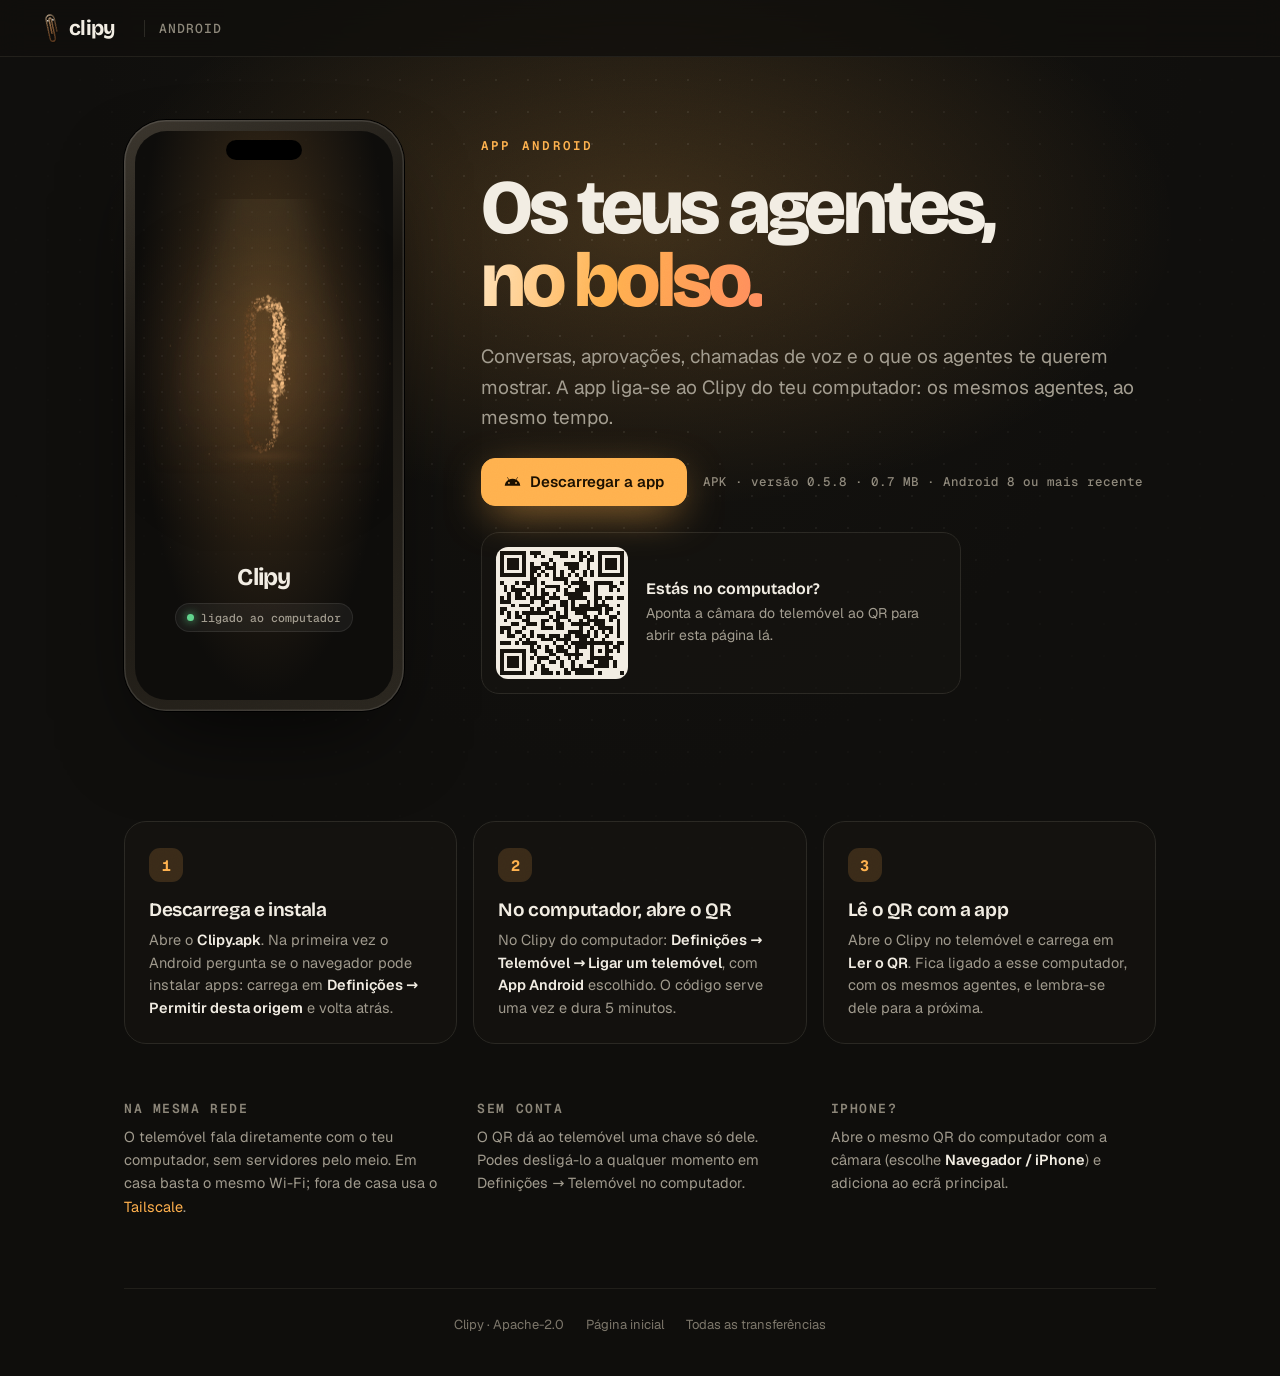
==== commit ca3783dc: "site 0.5.8" ====
--- a/android/index.html
+++ b/android/index.html
@@ -11,10 +11,9 @@
   <meta property="og:image" content="../og.png">
   <link rel="icon" href="../favicon.svg">
   <link rel="apple-touch-icon" href="../apple-touch-icon.png">
-  <script type="module" crossorigin src="../assets/android-D_XhbFFa.js"></script>
-  <link rel="modulepreload" crossorigin href="../assets/tokens-DB6kLEO0.js">
-  <link rel="modulepreload" crossorigin href="../assets/intro-D65I1qoM.js">
-  <link rel="stylesheet" crossorigin href="../assets/tokens-BfKX-kX-.css">
+  <script type="module" crossorigin src="../assets/android-D34Ah7qb.js"></script>
+  <link rel="modulepreload" crossorigin href="../assets/intro-dnGxPThm.js">
+  <link rel="stylesheet" crossorigin href="../assets/intro-BfKX-kX-.css">
   <link rel="stylesheet" crossorigin href="../assets/android-BhuTTXlD.css">
 </head>
 <body data-theme="brasa" class="grain dl-page">
--- a/assets/intro-BfKX-kX-.css
+++ b/assets/intro-BfKX-kX-.css
@@ -0,0 +1 @@
+@font-face{font-family:Bricolage Grotesque;font-weight:200 800;font-display:swap;src:url(./BricolageGrotesque-latin-Cre6nC2_.woff2) format("woff2")}@font-face{font-family:Geist;font-weight:100 900;font-display:swap;src:url(./Geist-latin-BgDaEnEv.woff2) format("woff2")}@font-face{font-family:Geist Mono;font-weight:100 900;font-display:swap;src:url(./GeistMono-latin-XN7g48iV.woff2) format("woff2")}:root{color-scheme:dark;--c-night: #0f0e0c;--c-surface-1: #161511;--c-surface-2: #1d1c17;--c-surface-3: #26241e;--c-line: #2a2823;--c-line-strong: #3a372f;--c-text: #f2ede3;--c-text-2: #a09a8d;--c-text-3: #8c8679;--c-clip: #e6e8eb;--c-eye: #fff8ea;--c-amber: #ffb04d;--c-red: #ff5d6c;--c-mint: #7cf0c8;--c-sky: #7db4ff;--c-coral: #ff8a5c;--c-lime: #c6e86b;--c-rose: #ff8a94;--f-display: "Bricolage Grotesque", "Geist", system-ui, sans-serif;--f-sans: "Geist", system-ui, -apple-system, "Segoe UI", sans-serif;--f-mono: "Geist Mono", ui-monospace, "Cascadia Code", monospace;--r-sm: 8px;--r-md: 12px;--r-lg: 18px;--r-xl: 24px;--ease-out: cubic-bezier(.2, .8, .2, 1);--dur-fast: .14s;--dur-med: .26s;--dur-slow: .52s}@media(prefers-reduced-motion:reduce){:root{--dur-fast: 0ms;--dur-med: 0ms;--dur-slow: 0ms}}
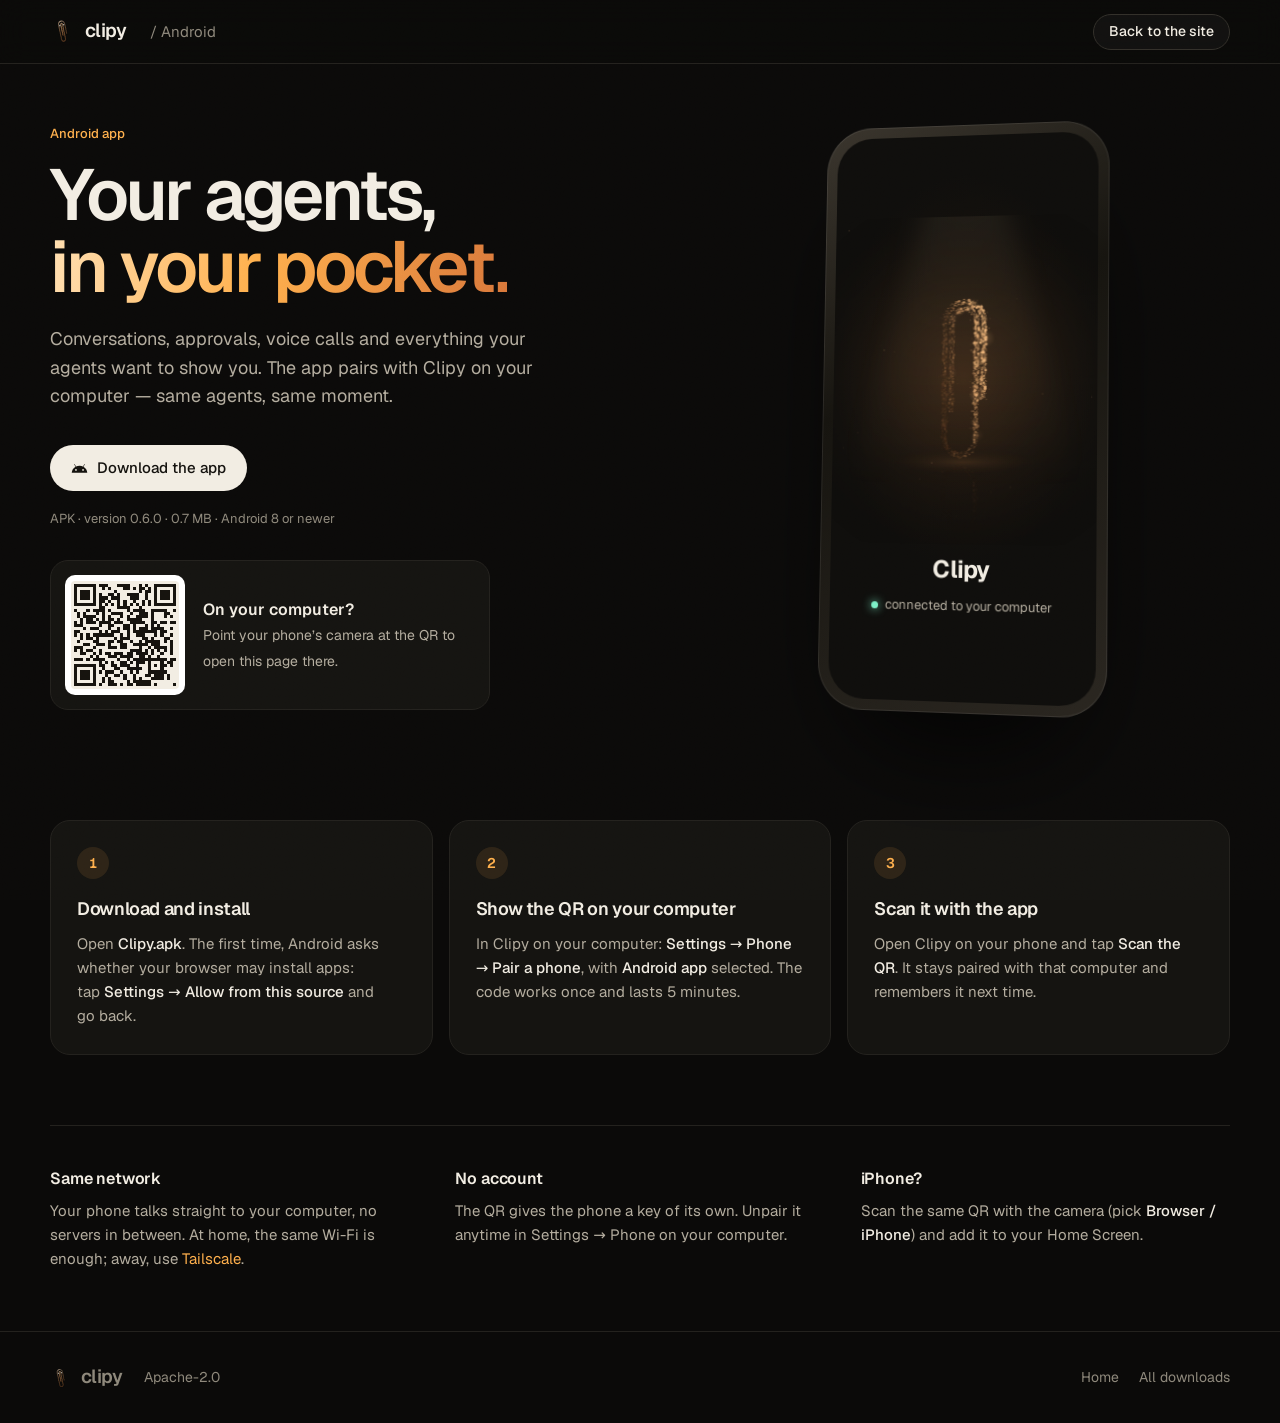
==== commit afb126df: "site 0.6.0" ====
--- a/android/index.html
+++ b/android/index.html
@@ -1,86 +1,73 @@
 <!doctype html>
-<html lang="pt">
+<html lang="en">
 <head>
   <meta charset="utf-8">
   <meta name="viewport" content="width=device-width, initial-scale=1, viewport-fit=cover">
-  <title>Clipy para Android</title>
-  <meta name="description" content="Instala a app Android do Clipy e liga-a ao teu computador com um QR.">
+  <title>Clipy for Android</title>
+  <meta name="description" content="Install the Clipy Android app and pair it with your computer using a QR code.">
   <meta name="theme-color" content="#0f0e0c">
-  <meta property="og:title" content="Clipy para Android">
-  <meta property="og:description" content="Os teus agentes no bolso. Instala e liga ao computador com um QR.">
+  <meta property="og:title" content="Clipy for Android">
+  <meta property="og:description" content="Your agents, in your pocket. Install and pair with your computer in a minute.">
   <meta property="og:image" content="../og.png">
   <link rel="icon" href="../favicon.svg">
   <link rel="apple-touch-icon" href="../apple-touch-icon.png">
-  <script type="module" crossorigin src="../assets/android-D34Ah7qb.js"></script>
-  <link rel="modulepreload" crossorigin href="../assets/intro-dnGxPThm.js">
-  <link rel="stylesheet" crossorigin href="../assets/intro-BfKX-kX-.css">
-  <link rel="stylesheet" crossorigin href="../assets/android-BhuTTXlD.css">
+  <script type="module" crossorigin src="../assets/android-DaGsE5g3.js"></script>
+  <link rel="modulepreload" crossorigin href="../assets/intro-C39DGfXq.js">
+  <link rel="stylesheet" crossorigin href="../assets/intro-B_9eifOO.css">
+  <link rel="stylesheet" crossorigin href="../assets/android-DZYrWr9J.css">
 </head>
-<body data-theme="brasa" class="grain dl-page">
-  <div class="sky" aria-hidden="true"><i class="glow"></i><i class="dots"></i></div>
-
+<body>
   <header class="nav solid">
-    <a class="brand" href="../" aria-label="Clipy, página inicial"><img class="brand-mark" src="../logo-mark.svg" alt="" height="34"><b>clipy</b></a>
-    <span class="dl-crumb">Android</span>
+    <a class="brand" href="../" aria-label="Clipy home"><img src="../logo-mark.svg" alt="" width="26" height="26"><span>clipy</span></a>
+    <span class="crumb">/ Android</span>
+    <a class="btn btn-sm" href="../" style="margin-left:auto">Back to the site</a>
   </header>
 
-  <main class="dl">
-    <section class="dl-hero">
-      <div class="dl-phone" aria-hidden="true">
-        <div class="dl-screen">
-          <canvas id="dl-face" width="240" height="240"></canvas>
+  <main class="droid-page">
+    <section class="d-hero">
+      <div class="d-copy">
+        <span class="eyebrow">Android app</span>
+        <h1>Your agents,<br><span class="grad">in your pocket.</span></h1>
+        <p class="lede">Conversations, approvals, voice calls and everything your agents want to show you. The app pairs with Clipy on your computer — same agents, same moment.</p>
+        <div class="cta">
+          <a class="btn btn-primary" id="dl-apk" href="../clipy.apk" download="Clipy.apk">
+            <svg viewBox="0 0 24 24" width="17" height="17" aria-hidden="true"><path fill="currentColor" d="M17.6 9.48l1.84-3.18a.38.38 0 0 0-.66-.38l-1.86 3.22A11.4 11.4 0 0 0 12 8.13c-1.77 0-3.43.38-4.92 1.01L5.22 5.92a.38.38 0 0 0-.66.38L6.4 9.48A10.8 10.8 0 0 0 1 18h22a10.8 10.8 0 0 0-5.4-8.52zM7 15.25a1.25 1.25 0 1 1 0-2.5 1.25 1.25 0 0 1 0 2.5zm10 0a1.25 1.25 0 1 1 0-2.5 1.25 1.25 0 0 1 0 2.5z"/></svg>
+            Download the app
+          </a>
+        </div>
+        <p class="fine" id="dl-meta">APK · Android 8 or newer</p>
+        <figure class="d-qr" id="dl-qr" hidden>
+          <img src="../qr-android.svg" alt="QR code for this page" width="120" height="120">
+          <figcaption><b>On your computer?</b><span>Point your phone’s camera at the QR to open this page there.</span></figcaption>
+        </figure>
+      </div>
+      <div class="d-phone" aria-hidden="true">
+        <div class="d-screen">
+          <canvas id="dl-face"></canvas>
           <b>Clipy</b>
-          <span class="dl-status"><i></i> ligado ao computador</span>
+          <span class="d-status"><i></i>connected to your computer</span>
         </div>
-      </div>
-      <div class="dl-copy">
-        <span class="kicker">App Android</span>
-        <h1>Os teus agentes,<br><em>no bolso.</em></h1>
-        <p class="lede">Conversas, aprovações, chamadas de voz e o que os agentes te querem mostrar. A app liga-se ao Clipy do teu computador: os mesmos agentes, ao mesmo tempo.</p>
-        <div class="cta left">
-          <a class="btn primary" id="dl-apk" href="../clipy.apk" download="Clipy.apk">
-            <svg viewBox="0 0 24 24" width="17" height="17" aria-hidden="true"><path fill="currentColor" d="M17.6 9.48l1.84-3.18a.38.38 0 0 0-.66-.38l-1.86 3.22A11.4 11.4 0 0 0 12 8.13c-1.77 0-3.43.38-4.92 1.01L5.22 5.92a.38.38 0 0 0-.66.38L6.4 9.48A10.8 10.8 0 0 0 1 18h22a10.8 10.8 0 0 0-5.4-8.52zM7 15.25a1.25 1.25 0 1 1 0-2.5 1.25 1.25 0 0 1 0 2.5zm10 0a1.25 1.25 0 1 1 0-2.5 1.25 1.25 0 0 1 0 2.5z"/></svg>
-            Descarregar a app
-          </a>
-          <span class="dl-meta" id="dl-meta">APK · 0.7 MB · Android 8 ou mais recente</span>
-        </div>
-        <figure class="dl-qr" id="dl-qr" hidden>
-          <img src="../qr-android.svg" alt="QR desta página" width="132" height="132">
-          <figcaption><b>Estás no computador?</b><span>Aponta a câmara do telemóvel ao QR para abrir esta página lá.</span></figcaption>
-        </figure>
       </div>
     </section>
 
-    <ol class="dl-steps">
-      <li>
-        <span class="n">1</span>
-        <h3>Descarrega e instala</h3>
-        <p>Abre o <b>Clipy.apk</b>. Na primeira vez o Android pergunta se o navegador pode instalar apps: carrega em <b>Definições → Permitir desta origem</b> e volta atrás.</p>
-      </li>
-      <li>
-        <span class="n">2</span>
-        <h3>No computador, abre o QR</h3>
-        <p>No Clipy do computador: <b>Definições → Telemóvel → Ligar um telemóvel</b>, com <b>App Android</b> escolhido. O código serve uma vez e dura 5 minutos.</p>
-      </li>
-      <li>
-        <span class="n">3</span>
-        <h3>Lê o QR com a app</h3>
-        <p>Abre o Clipy no telemóvel e carrega em <b>Ler o QR</b>. Fica ligado a esse computador, com os mesmos agentes, e lembra-se dele para a próxima.</p>
-      </li>
+    <ol class="d-steps">
+      <li><span>1</span><h3>Download and install</h3><p>Open <b>Clipy.apk</b>. The first time, Android asks whether your browser may install apps: tap <b>Settings → Allow from this source</b> and go back.</p></li>
+      <li><span>2</span><h3>Show the QR on your computer</h3><p>In Clipy on your computer: <b>Settings → Phone → Pair a phone</b>, with <b>Android app</b> selected. The code works once and lasts 5 minutes.</p></li>
+      <li><span>3</span><h3>Scan it with the app</h3><p>Open Clipy on your phone and tap <b>Scan the QR</b>. It stays paired with that computer and remembers it next time.</p></li>
     </ol>
 
-    <section class="dl-notes">
-      <div><h4>Na mesma rede</h4><p>O telemóvel fala diretamente com o teu computador, sem servidores pelo meio. Em casa basta o mesmo Wi-Fi; fora de casa usa o <a href="https://tailscale.com" target="_blank" rel="noopener">Tailscale</a>.</p></div>
-      <div><h4>Sem conta</h4><p>O QR dá ao telemóvel uma chave só dele. Podes desligá-lo a qualquer momento em Definições → Telemóvel no computador.</p></div>
-      <div><h4>iPhone?</h4><p>Abre o mesmo QR do computador com a câmara (escolhe <b>Navegador / iPhone</b>) e adiciona ao ecrã principal.</p></div>
+    <section class="d-notes">
+      <div><h4>Same network</h4><p>Your phone talks straight to your computer, no servers in between. At home, the same Wi-Fi is enough; away, use <a href="https://tailscale.com" target="_blank" rel="noopener">Tailscale</a>.</p></div>
+      <div><h4>No account</h4><p>The QR gives the phone a key of its own. Unpair it anytime in Settings → Phone on your computer.</p></div>
+      <div><h4>iPhone?</h4><p>Scan the same QR with the camera (pick <b>Browser / iPhone</b>) and add it to your Home Screen.</p></div>
     </section>
+  </main>
 
-    <footer class="foot">
-      <span>Clipy · Apache-2.0</span>
-      <a href="../">Página inicial</a>
-      <a id="dl-all" href="https://github.com/Duartepxto/clipy-site/releases/latest">Todas as transferências</a>
-    </footer>
-  </main>
+  <footer class="foot">
+    <a class="brand" href="../"><img src="../logo-mark.svg" alt="" width="22" height="22"><span>clipy</span></a>
+    <span>Apache-2.0</span>
+    <nav aria-label="Footer"><a href="../">Home</a><a id="dl-all" href="https://github.com/Duartepxto/clipy-site/releases/latest">All downloads</a></nav>
+  </footer>
 
 </body>
 </html>
--- a/assets/intro-B_9eifOO.css
+++ b/assets/intro-B_9eifOO.css
@@ -0,0 +1 @@
+@font-face{font-family:Bricolage Grotesque;font-weight:200 800;font-display:swap;src:url(./BricolageGrotesque-latin-Cre6nC2_.woff2) format("woff2")}@font-face{font-family:Geist;font-weight:100 900;font-display:swap;src:url(./Geist-latin-BgDaEnEv.woff2) format("woff2")}@font-face{font-family:Geist Mono;font-weight:100 900;font-display:swap;src:url(./GeistMono-latin-XN7g48iV.woff2) format("woff2")}:root{color-scheme:dark;--c-night: #0f0e0c;--c-surface-1: #161511;--c-surface-2: #1d1c17;--c-surface-3: #26241e;--c-line: #2a2823;--c-line-strong: #3a372f;--c-text: #f2ede3;--c-text-2: #a09a8d;--c-text-3: #8c8679;--c-clip: #e6e8eb;--c-eye: #fff8ea;--c-amber: #ffb04d;--c-red: #ff5d6c;--c-mint: #7cf0c8;--c-sky: #7db4ff;--c-coral: #ff8a5c;--c-lime: #c6e86b;--c-rose: #ff8a94;--f-display: "Bricolage Grotesque", "Geist", system-ui, sans-serif;--f-sans: "Geist", system-ui, -apple-system, "Segoe UI", sans-serif;--f-mono: "Geist Mono", ui-monospace, "Cascadia Code", monospace;--r-sm: 8px;--r-md: 12px;--r-lg: 18px;--r-xl: 24px;--ease-out: cubic-bezier(.2, .8, .2, 1);--dur-fast: .14s;--dur-med: .26s;--dur-slow: .52s}@media(prefers-reduced-motion:reduce){:root{--dur-fast: 0ms;--dur-med: 0ms;--dur-slow: 0ms}}:root{--bg: #0b0a09;--bg-2: #121110;--card: #151411;--card-2: #1b1a16;--line: #24221e;--line-2: #33302a;--text: #f2ede3;--text-2: #b4ad9f;--text-3: #8f897c;--amber: #ffb04d;--bronze-1: #ffd29a;--bronze-2: #e08a3c;--grad: linear-gradient(100deg, #ffe0b3 0%, #ffb04d 45%, #d9773a 100%);--f: "Geist", system-ui, -apple-system, "Segoe UI", sans-serif;--mono: "Geist Mono", ui-monospace, "Cascadia Code", monospace;--ease: cubic-bezier(.2, .8, .2, 1);--w: 1180px}*{box-sizing:border-box}html{scroll-behavior:smooth;-webkit-text-size-adjust:100%}body{margin:0;background:var(--bg);color:var(--text);font:400 16px/1.6 var(--f);-webkit-font-smoothing:antialiased;overflow-x:hidden}body:before{content:"";position:fixed;inset:0;pointer-events:none;z-index:100;opacity:.05;mix-blend-mode:overlay;background-image:url("data:image/svg+xml,%3Csvg xmlns='http://www.w3.org/2000/svg' width='160' height='160'%3E%3Cfilter id='n'%3E%3CfeTurbulence type='fractalNoise' baseFrequency='.85' numOctaves='3' stitchTiles='stitch'/%3E%3C/filter%3E%3Crect width='100%25' height='100%25' filter='url(%23n)'/%3E%3C/svg%3E")}a{color:inherit;text-decoration:none}button{font:inherit;color:inherit;cursor:pointer}h1,h2,h3{margin:0;font-weight:600;letter-spacing:-.035em;text-wrap:balance}p{margin:0;text-wrap:pretty}code{font-family:var(--mono);font-size:.86em}::selection{background:#ffb04d55}:focus-visible{outline:2px solid var(--amber);outline-offset:3px;border-radius:6px}.skip{position:absolute;left:-999px;top:8px;z-index:200;background:var(--amber);color:#1a1208;padding:8px 14px;border-radius:8px;font-weight:600}.skip:focus{left:12px}.grad{background:var(--grad);-webkit-background-clip:text;background-clip:text;color:transparent}.eyebrow{display:inline-block;font-size:13px;font-weight:500;color:var(--amber);letter-spacing:.01em;margin-bottom:14px}.btn{display:inline-flex;align-items:center;gap:9px;height:46px;padding:0 20px;border-radius:999px;border:1px solid var(--line-2);background:#ffffff08;font-weight:500;font-size:15px;transition:background .2s,border-color .2s,transform .15s;white-space:nowrap}.btn:hover{background:#ffffff12;border-color:#4a463d}.btn:active{transform:scale(.97)}.btn-primary{background:var(--text);color:#14120e;border-color:transparent}.btn-primary:hover{background:#fff}.btn-sm{height:36px;padding:0 15px;font-size:14px}.nav{position:fixed;top:0;left:0;right:0;z-index:50;display:flex;align-items:center;gap:24px;height:64px;padding:0 max(20px,calc((100vw - var(--w)) / 2));transition:background .3s,border-color .3s,backdrop-filter .3s;border-bottom:1px solid transparent}.nav.solid{background:#0b0a09cc;-webkit-backdrop-filter:blur(14px) saturate(1.4);backdrop-filter:blur(14px) saturate(1.4);border-color:var(--line)}.brand{display:inline-flex;align-items:center;gap:9px;font-weight:600;font-size:19px;letter-spacing:-.03em}.nav-links{display:flex;gap:4px;margin-left:auto}.nav-links a{padding:7px 12px;border-radius:8px;font-size:14px;color:var(--text-2);transition:color .2s,background .2s}.nav-links a:hover,.nav-links a.on{color:var(--text);background:#ffffff0a}.nav-gh{display:grid;place-items:center;width:36px;height:36px;border-radius:10px;color:var(--text-2)}.nav-gh:hover{color:var(--text);background:#ffffff0a}.hero{position:relative;min-height:100svh;display:flex;align-items:center;padding:120px max(20px,calc((100vw - var(--w)) / 2)) 80px;overflow:hidden;background:radial-gradient(60% 70% at 72% 52%,#3a22104d,transparent 70%),radial-gradient(40% 40% at 15% 10%,#2a1a0d40,transparent 70%)}.hero-clip{position:absolute;inset:0;width:100%;height:100%}.hero-copy{position:relative;max-width:640px}.pill{display:inline-flex;align-items:center;gap:10px;padding:5px 14px 5px 5px;border:1px solid var(--line-2);border-radius:999px;font-size:13px;color:var(--text-2);background:#0b0a09aa;-webkit-backdrop-filter:blur(6px);backdrop-filter:blur(6px);margin-bottom:28px;transition:border-color .2s,color .2s}.pill b{background:var(--amber);color:#1d1308;font-weight:600;font-size:12px;padding:2px 9px;border-radius:999px}.pill:hover{color:var(--text);border-color:#4a463d}.hero h1{font-size:clamp(44px,7vw,84px);line-height:.98;letter-spacing:-.045em}.hero .lede{margin-top:26px;font-size:clamp(17px,1.6vw,19px);color:var(--text-2);max-width:520px}.cta{display:flex;flex-wrap:wrap;gap:10px;margin-top:34px}.cta.center{justify-content:center}.fine{margin-top:18px;font-size:13px;color:var(--text-3)}.scroll-cue{position:absolute;left:50%;bottom:26px;width:22px;height:34px;border:1.5px solid #ffffff30;border-radius:12px;transform:translate(-50%)}.scroll-cue i{position:absolute;left:50%;top:7px;width:3px;height:7px;margin-left:-1.5px;border-radius:2px;background:var(--text-2);animation:cue 1.8s var(--ease) infinite}@keyframes cue{0%{transform:translateY(0);opacity:1}70%{transform:translateY(10px);opacity:0}to{opacity:0}}.reveal{opacity:0;transform:translateY(26px);transition:opacity .9s var(--ease),transform .9s var(--ease);transition-delay:var(--d, 0s)}.reveal.in{opacity:1;transform:none}.strip{display:flex;align-items:center;justify-content:center;gap:36px;flex-wrap:wrap;padding:28px 20px;border-block:1px solid var(--line);color:var(--text-3);font-size:14px}.strip-logos{display:flex;gap:32px;flex-wrap:wrap;justify-content:center}.strip-logos b{display:inline-flex;align-items:center;gap:9px;color:var(--text-2);font-weight:500;font-size:15px}.mark{display:inline-grid;place-items:center;width:26px;height:26px;border-radius:8px;background:#ffffff0d;font-style:normal;font-size:14px;color:var(--text)}.mark.claude{color:#d97757;background:#d977571c}.mark.oc{color:#9ec5ff;background:#7db4ff18}.mark.mcp{color:var(--amber);background:#ffb04d18}.sec{padding:140px max(20px,calc((100vw - var(--w)) / 2)) 40px}.sec-head{max-width:760px;margin:0 auto 56px;text-align:center}.sec-head h2,.pocket-copy h2,.priv-copy h2{font-size:clamp(34px,4.8vw,58px);line-height:1.02}.sec-head p,.pocket-copy>p,.priv-copy p{margin-top:20px;font-size:18px;color:var(--text-2)}.sec-head p{max-width:620px;margin-inline:auto}.grid3{display:grid;grid-template-columns:repeat(3,1fr);gap:16px;margin-top:20px}.feat{padding:26px 26px 28px;border:1px solid var(--line);border-radius:18px;background:var(--card)}.feat h3{font-size:17px;letter-spacing:-.02em}.feat p{margin-top:8px;color:var(--text-2);font-size:15px}.map{--sky: none;--bg-map: #0f0d0b;position:relative;height:720px;border:1px solid var(--line);border-radius:26px;overflow:hidden;background:var(--sky),var(--bg-map);transition:background .6s;box-shadow:0 40px 120px -40px #0009,inset 0 1px #ffffff08}.map[data-theme=noite]{--bg-map: #070b1a;--sky: radial-gradient(ellipse at 50% 120%, #1b2a6b55, transparent 60%), radial-gradient(ellipse at 20% 0%, #2a1f6a33, transparent 55%)}.map[data-theme=por-do-sol]{--bg-map: #170c17;--sky: radial-gradient(ellipse at 50% 108%, #ff7a3d66, #ff4f7a33 32%, transparent 62%), radial-gradient(ellipse at 80% 0%, #7a3dff22, transparent 55%)}.map[data-theme=aurora]{--bg-map: #05100f;--sky: radial-gradient(ellipse at 30% -10%, #29f2a655, transparent 55%), radial-gradient(ellipse at 75% 0%, #6a5cff44, transparent 50%)}.map[data-theme=oceano]{--bg-map: #04121c;--sky: radial-gradient(ellipse at 50% 120%, #0e6f9a66, transparent 60%), radial-gradient(ellipse at 10% 0%, #13a6c933, transparent 50%)}.map[data-theme=brasa]{--sky: radial-gradient(ellipse at 50% 115%, #5a2a1066, transparent 60%)}.map-grid{position:absolute;inset:0;background-image:linear-gradient(#ffffff07 1px,transparent 1px),linear-gradient(90deg,#ffffff07 1px,transparent 1px);background-size:44px 44px;-webkit-mask-image:radial-gradient(ellipse at center,#000 30%,transparent 78%);mask-image:radial-gradient(ellipse at center,#000 30%,transparent 78%)}.map-flows,.map-lines{position:absolute;inset:0;width:100%;height:100%;pointer-events:none}.map-lines line{stroke:#ffffff1c;stroke-width:1.2}.map-lines circle{fill:none;stroke-dasharray:3 6;stroke-width:1.2;opacity:.5}.map-lines text{font:600 11px var(--f);letter-spacing:.08em;text-anchor:middle;opacity:.8}.map-nodes{position:absolute;inset:0}.node{position:absolute;display:flex;flex-direction:column;align-items:center;transform:translate(-50%,-50%);cursor:pointer;border:0;background:none;padding:0}.node canvas{display:block;transition:transform .3s var(--ease)}.node:hover canvas{transform:scale(1.06)}.node b{margin-top:-4px;font-size:14px;font-weight:600;letter-spacing:-.01em;display:inline-flex;align-items:center;gap:4px}.node b svg{width:12px;height:12px;fill:none;stroke:var(--amber);stroke-width:1.8;stroke-linejoin:round}.node span{font-size:12px;color:var(--text-3);min-height:18px;transition:color .3s;white-space:nowrap}.node span.work{color:#7cf0c8}.node span.ask{color:var(--amber)}.node .badge{position:absolute;top:4px;right:4px;min-width:18px;height:18px;padding:0 5px;border-radius:9px;background:var(--amber);color:#1d1308;font-size:11px;font-weight:700;display:grid;place-items:center;animation:pop .3s var(--ease)}@keyframes pop{0%{transform:scale(.4);opacity:0}}.node-card{position:absolute;z-index:5;width:230px;padding:14px 16px;border-radius:14px;background:#171511f2;border:1px solid var(--line-2);-webkit-backdrop-filter:blur(10px);backdrop-filter:blur(10px);font-size:13px;color:var(--text-2);transform:translate(-50%,12px);pointer-events:none;opacity:0;transition:opacity .18s,transform .18s var(--ease)}.node-card.on{opacity:1;transform:translate(-50%)}.node-card b{display:block;color:var(--text);font-size:15px}.node-card i{display:block;font-style:normal;margin:2px 0 8px;font-size:12px}.flow-pill{position:absolute;z-index:4;transform:translate(-50%,-150%);padding:4px 10px;border-radius:999px;font-size:12px;font-weight:500;white-space:nowrap;background:#1a1814ee;border:1px solid var(--line-2);pointer-events:none;transition:opacity .3s}.map-ask{position:absolute;left:50%;bottom:20px;transform:translate(-50%);display:flex;align-items:center;gap:10px;padding:7px 7px 7px 16px;border-radius:999px;background:#14120fe6;border:1px solid var(--line-2);-webkit-backdrop-filter:blur(10px);backdrop-filter:blur(10px);max-width:calc(100% - 32px)}.map-ask-l{font-size:13px;color:var(--text-3);white-space:nowrap}.chips{display:flex;gap:6px;overflow-x:auto;scrollbar-width:none}.chips button{border:1px solid var(--line-2);background:#ffffff08;border-radius:999px;padding:7px 13px;font-size:13px;white-space:nowrap;transition:background .2s,border-color .2s,opacity .2s}.chips button:hover{background:#ffffff14;border-color:#4a463d}.chips button:disabled{opacity:.45;cursor:default}.map-themes{position:absolute;top:18px;right:18px;display:flex;gap:6px;padding:6px;border-radius:999px;background:#14120fcc;border:1px solid var(--line)}.map-themes button{width:22px;height:22px;border-radius:50%;border:0;background:radial-gradient(circle at 35% 35%,var(--a),var(--b) 75%);box-shadow:0 0 0 2px transparent;transition:box-shadow .2s,transform .15s}.map-themes button.on{box-shadow:0 0 0 2px #14120f,0 0 0 3.5px var(--text)}.map-themes button:active{transform:scale(.9)}.work{max-width:980px;margin:0 auto}.tabs{display:flex;justify-content:center;gap:6px;margin-bottom:22px;flex-wrap:wrap}.tabs button{border:1px solid var(--line);background:transparent;border-radius:999px;padding:9px 16px;font-size:14px;color:var(--text-2);transition:all .2s}.tabs button[aria-selected=true]{background:var(--text);color:#14120e;border-color:transparent}.tabs button:not([aria-selected=true]):hover{color:var(--text);border-color:var(--line-2)}.app-win{border:1px solid var(--line-2);border-radius:18px;overflow:hidden;background:#100f0d;box-shadow:0 50px 120px -40px #000c,0 0 0 1px #00000060}.win-bar{display:flex;align-items:center;gap:7px;height:40px;padding:0 16px;border-bottom:1px solid var(--line);background:#13120f;font-size:13px;color:var(--text-3)}.win-bar i{width:11px;height:11px;border-radius:50%;background:#2c2924}.win-bar span{margin-left:10px}.chat{display:grid;grid-template-columns:220px 1fr;height:560px}.chat-side{display:flex;flex-direction:column;align-items:center;justify-content:center;gap:2px;border-right:1px solid var(--line);background:radial-gradient(circle at 50% 42%,#ffffff06,transparent 60%)}.chat-side b{font-size:18px;margin-top:4px}.chat-side span{font-size:13px;color:var(--text-3)}.chat-side em{font-style:normal;font-size:12px;margin-top:10px;padding:3px 10px;border-radius:999px;background:#ffffff0a;color:var(--text-2);transition:color .3s,background .3s}.chat-side em.work{color:#7cf0c8;background:#7cf0c814}.chat-side em.ask{color:var(--amber);background:#ffb04d16}.chat-main{display:flex;flex-direction:column;min-width:0}.chat-log{flex:1;overflow-y:auto;padding:26px 26px 10px;display:flex;flex-direction:column;gap:12px;scrollbar-width:thin;scrollbar-color:#2c2924 transparent}.msg{max-width:82%;animation:msg .45s var(--ease) both;font-size:14.5px}@keyframes msg{0%{opacity:0;transform:translateY(10px)}}.msg.user{align-self:flex-end;background:#26231d;padding:10px 15px;border-radius:16px 16px 4px}.msg.agent{color:#e4ded2}.msg.agent p+p{margin-top:8px}.tool{display:flex;align-items:center;gap:9px;font-size:13px;color:var(--text-3);animation:msg .35s var(--ease) both}.tool svg{width:15px;height:15px;flex:none;fill:none;stroke:currentColor;stroke-width:1.7;stroke-linecap:round;stroke-linejoin:round}.tool code{color:var(--text-2)}.tool .ok{color:#7cf0c8;margin-left:2px}.card{border:1px solid var(--line-2);background:var(--card-2);border-radius:14px;padding:15px 16px;max-width:460px;animation:msg .45s var(--ease) both}.card.ask{border-color:#ffb04d55;box-shadow:0 0 0 4px #ffb04d0d}.card-k{font-size:11.5px;font-weight:600;letter-spacing:.06em;color:var(--text-3)}.card.ask .card-k{color:var(--amber)}.card-t{margin-top:6px;font-size:14.5px;font-weight:500}.card pre{margin:10px 0 0;padding:10px 12px;background:#0c0b09;border-radius:9px;font:12.5px/1.6 var(--mono);color:var(--text-2);overflow-x:auto}.card pre .add{color:#7cf0c8}.card-acts{display:flex;gap:6px;margin-top:12px;flex-wrap:wrap}.card-acts button{height:32px;padding:0 13px;border-radius:9px;border:1px solid var(--line-2);background:#ffffff08;font-size:13px;font-weight:500;transition:background .2s,transform .12s}.card-acts button:hover{background:#ffffff14}.card-acts button:active{transform:scale(.96)}.card-acts button.primary{background:var(--amber);color:#1d1308;border-color:transparent}.card-acts button.primary:hover{background:#ffc06e}.card-done{margin-top:10px;font-size:13px;color:#7cf0c8}.card-done.no{color:var(--text-3)}.card.pulse{animation:pulse .7s var(--ease)}@keyframes pulse{0%{box-shadow:0 0 #7cf0c866}to{box-shadow:0 0 0 14px #7cf0c800}}.art{display:flex;align-items:center;gap:13px}.art-th{width:70px;height:52px;border-radius:9px;flex:none;background:linear-gradient(160deg,#121a36,#0b1020);border:1px solid #23305e;position:relative;overflow:hidden}.art-th:before{content:"";position:absolute;left:8px;right:8px;bottom:7px;height:22px;background:repeating-linear-gradient(90deg,#7db4ff 0 6px,transparent 6px 9px);clip-path:polygon(0 80%,15% 60%,30% 65%,45% 45%,60% 40%,75% 25%,100% 0,100% 100%,0 100%);opacity:.8}.art div{flex:1;min-width:0}.art small{display:block;font-size:12px;color:var(--text-3)}.art b{font-size:14.5px;font-weight:500}.chips-row{display:flex;gap:6px;flex-wrap:wrap;margin-top:10px}.chips-row span{font-size:12.5px;padding:3px 10px;border-radius:999px;background:#ffffff0a;display:inline-flex;align-items:center;gap:6px}.chips-row span i{width:7px;height:7px;border-radius:50%;background:currentColor}.typing{display:inline-flex;gap:4px;padding:6px 0}.typing i{width:6px;height:6px;border-radius:50%;background:var(--text-3);animation:dot 1s infinite}.typing i:nth-child(2){animation-delay:.15s}.typing i:nth-child(3){animation-delay:.3s}@keyframes dot{0%,60%,to{opacity:.3;transform:none}30%{opacity:1;transform:translateY(-3px)}}.composer{display:flex;align-items:center;margin:12px 20px 20px;height:50px;padding:0 8px 0 18px;border-radius:14px;border:1px solid var(--line-2);background:#14130f;font-size:14px;color:var(--text-3)}.composer span{flex:1;overflow:hidden;white-space:nowrap;text-overflow:ellipsis}.composer span.typed{color:var(--text)}.composer .send{display:grid;place-items:center;width:34px;height:34px;border-radius:10px;background:#2a2721;color:var(--text-2)}.composer.hot .send{background:var(--text);color:#14120e}.stage{position:fixed;inset:0;z-index:120;display:grid;place-items:center;padding:24px;background:#000a;-webkit-backdrop-filter:blur(8px);backdrop-filter:blur(8px);animation:fade .25s}@keyframes fade{0%{opacity:0}}.stage-win{width:min(880px,100%);border-radius:16px;overflow:hidden;border:1px solid var(--line-2);background:#0b1020;animation:rise .35s var(--ease)}@keyframes rise{0%{transform:translateY(18px) scale(.98);opacity:0}}.stage-bar{display:flex;align-items:center;gap:10px;height:46px;padding:0 10px 0 16px;background:#13120f;font-size:13px;color:var(--text-2)}.stage-bar b{color:var(--text);font-weight:500}.stage-bar button{margin-left:auto;height:30px;padding:0 12px;border-radius:8px;border:1px solid var(--line-2);background:transparent;font-size:13px}.dash{padding:34px;color:#e8ecff}.dash h4{margin:0;font-size:26px;letter-spacing:-.02em}.dash>p{color:#9aa6d6;margin:4px 0 24px;font-size:14px}.dash-g{display:grid;grid-template-columns:repeat(3,1fr);gap:14px}.dash-c{background:#121a36;border:1px solid #23305e;border-radius:14px;padding:18px;font-size:13px;color:#9aa6d6}.dash-c b{display:block;font-size:30px;color:#e8ecff;margin:4px 0;font-variant-numeric:tabular-nums}.dash-c em{font-style:normal;color:#7cf0c8}.dash-bars{display:flex;align-items:flex-end;gap:10px;height:110px;margin-top:16px}.dash-bars i{flex:1;border-radius:6px 6px 0 0;background:linear-gradient(#7db4ff,#4a63d9);transform-origin:bottom;animation:grow .9s var(--ease) both}@keyframes grow{0%{transform:scaleY(0)}}.rev{display:grid;grid-template-columns:1fr 1fr;gap:40px;align-items:center;padding-bottom:60px}.rev-stage{position:relative;aspect-ratio:1;max-width:540px;width:100%;margin:0 auto;touch-action:pan-y}.rev-stage:before{content:"";position:absolute;inset:9%;border-radius:50%;border:1px dashed #ffffff14}.rev-stage:after{content:"";position:absolute;inset:22%;border-radius:50%;background:radial-gradient(circle,#7db4ff14,transparent 70%)}.rev-ring{position:absolute;inset:0;z-index:2}.sys{position:absolute;width:64px;height:64px;margin:-32px 0 0 -32px;border-radius:20px;border:1px solid var(--line-2);background:#16140fe6;display:grid;place-items:center;color:var(--text-2);transition:left .6s var(--ease),top .6s var(--ease),background .3s,color .3s,border-color .3s,transform .3s var(--ease)}.sys svg{width:24px;height:24px;fill:none;stroke:currentColor;stroke-width:1.7;stroke-linecap:round;stroke-linejoin:round}.sys:hover{color:var(--text);border-color:#4a463d}.sys.on{background:#7db4ff;color:#0b1020;border-color:transparent;transform:scale(1.15);box-shadow:0 10px 40px -8px #7db4ff99}.sys .sys-l{position:absolute;top:100%;margin-top:8px;font-size:12px;color:var(--text-3);white-space:nowrap;opacity:0;transition:opacity .3s}.sys.on .sys-l{opacity:1;color:var(--text)}.rev-face{position:absolute;left:50%;top:46%;transform:translate(-50%,-50%);z-index:1}.rev-name{position:absolute;left:50%;top:64%;transform:translate(-50%);text-align:center;z-index:1}.rev-name b{display:block;font-size:22px;letter-spacing:-.02em}.rev-name span{font-size:11px;letter-spacing:.12em;color:#7db4ff;font-weight:600}.rev-ctl{position:absolute;left:50%;bottom:-58px;transform:translate(-50%);display:flex;gap:8px;z-index:3}.rev-ctl button{width:40px;height:40px;border-radius:50%;border:1px solid var(--line-2);background:#ffffff08;display:grid;place-items:center;transition:background .2s,transform .12s}.rev-ctl button:hover{background:#ffffff14}.rev-ctl button:active{transform:scale(.92)}.rev-panel{border:1px solid var(--line-2);border-radius:18px;background:#100f0d;overflow:hidden;min-height:420px;display:flex;flex-direction:column;box-shadow:0 40px 100px -40px #000c}.rp-head{padding:22px 24px 18px;border-bottom:1px solid var(--line);animation:msg .4s var(--ease) both}.rp-head small{font-size:12px;color:#7db4ff;font-weight:600;letter-spacing:.06em}.rp-head h3{font-size:22px;margin-top:2px}.rp-head p{color:var(--text-2);font-size:14.5px;margin-top:6px}.rp-body{flex:1;padding:16px 18px 20px;font-size:13.5px;animation:msg .5s .05s var(--ease) both}.rp-row{display:flex;align-items:center;gap:11px;padding:9px 10px;border-radius:10px;color:var(--text-2)}.rp-row:nth-child(odd){background:#ffffff05}.rp-row svg{width:16px;height:16px;flex:none;fill:none;stroke:currentColor;stroke-width:1.7;stroke-linecap:round;stroke-linejoin:round;color:var(--text-3)}.rp-row b{font-weight:500;color:var(--text)}.rp-row em{margin-left:auto;font-style:normal;font-size:12px;color:var(--text-3);font-variant-numeric:tabular-nums}.rp-code{margin:0;padding:14px 16px;border-radius:12px;background:#0a0908;font:12.5px/1.75 var(--mono);color:var(--text-2);white-space:pre-wrap;overflow-x:auto}.rp-code .k{color:#ff8a94}.rp-code .s{color:#c6e86b}.rp-code .c{color:var(--text-3)}.rp-code .add{color:#7cf0c8;background:#7cf0c80d;display:block}.rp-code .del{color:#ff8a94;background:#ff8a940d;display:block}.rp-browser{border-radius:12px;overflow:hidden;border:1px solid var(--line)}.rp-url{display:flex;align-items:center;gap:8px;padding:8px 12px;background:#16140f;font-size:12.5px;color:var(--text-3)}.rp-url span{flex:1;padding:4px 10px;border-radius:7px;background:#0c0b09;color:var(--text-2)}.rp-page{padding:18px;background:#f6f3ec;color:#24211b}.rp-page h5{margin:0 0 8px;font-size:17px;letter-spacing:-.01em}.rp-page p{font-size:13px;color:#5d574b}.rp-page i{display:block;height:8px;border-radius:4px;background:#e2dccf;margin-top:8px}.rp-screen{aspect-ratio:16/10;border-radius:12px;border:1px solid var(--line);background:linear-gradient(160deg,#1b1a16,#0c0b09);position:relative;overflow:hidden}.rp-screen .w{position:absolute;border-radius:8px;border:1px solid #ffffff14;background:#1c1a16}.rp-screen .w:before{content:"";position:absolute;left:8px;top:7px;width:26px;height:6px;border-radius:3px;background:#ffffff1a}.rp-screen .cursor{position:absolute;width:14px;height:14px;border-left:2px solid #fff;border-top:2px solid #fff;transform:rotate(-12deg);animation:cur 4s var(--ease) infinite}@keyframes cur{0%{left:30%;top:40%}40%{left:62%;top:30%}70%{left:55%;top:66%}to{left:30%;top:40%}}.rp-live{position:absolute;left:12px;top:10px;font-size:11px;font-weight:600;letter-spacing:.06em;color:#ff5d6c;display:inline-flex;align-items:center;gap:6px}.rp-live:before{content:"";width:7px;height:7px;border-radius:50%;background:#ff5d6c;animation:blink 1.4s infinite}@keyframes blink{50%{opacity:.3}}.rp-droid{display:flex;justify-content:center;gap:22px;align-items:center}.droid{width:150px;height:300px;border-radius:26px;border:6px solid #22201b;background:linear-gradient(170deg,#12304a,#0a1622);position:relative;overflow:hidden}.droid i{position:absolute;width:30px;height:30px;border-radius:9px;background:#fff2}.droid b{position:absolute;left:12px;right:12px;top:40px;font-size:26px;color:#fff;font-weight:300;text-align:center}.pocket{display:grid;grid-template-columns:1.05fr 1fr;gap:60px;align-items:center}.ticks{list-style:none;padding:0;margin:30px 0 0;display:grid;gap:14px}.ticks li{position:relative;padding-left:30px;color:var(--text-2);font-size:16px}.ticks li b{color:var(--text);font-weight:500}.ticks li:before{content:"";position:absolute;left:0;top:3px;width:18px;height:18px;border-radius:50%;background:#ffb04d1c url("data:image/svg+xml,%3Csvg xmlns='http://www.w3.org/2000/svg' viewBox='0 0 24 24'%3E%3Cpath d='M6.5 12.5l3.5 3.5 7.5-8' fill='none' stroke='%23ffb04d' stroke-width='2.6' stroke-linecap='round' stroke-linejoin='round'/%3E%3C/svg%3E") center/12px no-repeat}.phone-wrap{position:relative;display:flex;justify-content:center;padding:20px 0 60px}.phone{position:relative;width:300px;height:620px;border-radius:46px;padding:11px;background:linear-gradient(150deg,#3a352d,#16140f 40%,#2a2620);box-shadow:0 60px 120px -40px #000,inset 0 0 0 1px #ffffff14;transform:perspective(1400px) rotateY(var(--ry, -10deg)) rotateX(4deg);transition:transform .2s linear}.ph-notch{position:absolute;left:50%;top:20px;width:92px;height:26px;border-radius:13px;background:#000;transform:translate(-50%);z-index:3}.ph-screen{height:100%;border-radius:36px;overflow:hidden;background:#0f0e0c;position:relative;font-size:13px}.ph{padding:58px 16px 0;height:100%;display:flex;flex-direction:column}.ph-top{display:flex;align-items:center;gap:8px}.ph-av{width:30px;height:30px;border-radius:50%;background:#2a2721;display:grid;place-items:center;font-weight:600;font-size:13px}.ph-search{flex:1;height:32px;border-radius:16px;background:#1b1a16;color:var(--text-3);font-size:12.5px;display:flex;align-items:center;padding:0 12px}.ph h4{margin:22px 0 4px;font-size:22px;letter-spacing:-.03em;line-height:1.1;font-weight:600}.ph-pc{font-size:11.5px;color:var(--text-3);display:inline-flex;align-items:center;gap:6px}.ph-pc:before{content:"";width:6px;height:6px;border-radius:50%;background:#7cf0c8}.ph-acts{display:grid;grid-template-columns:repeat(3,1fr);gap:8px;margin-top:16px}.ph-acts span{display:flex;flex-direction:column;align-items:center;gap:6px;padding:12px 0 10px;border-radius:14px;background:#1b1a16;font-size:11.5px;color:var(--text-2)}.ph-acts svg{width:20px;height:20px;fill:none;stroke:var(--text);stroke-width:1.7;stroke-linecap:round;stroke-linejoin:round}.ph-need{margin-top:12px;display:flex;align-items:center;gap:10px;padding:11px 12px;border-radius:14px;background:#ffb04d14;border:1px solid #ffb04d40;transition:opacity .4s,transform .4s var(--ease)}.ph-need.gone{opacity:0;transform:scale(.96)}.ph-need>i{width:22px;height:22px;border-radius:50%;background:var(--amber);color:#1d1308;font-style:normal;font-weight:800;display:grid;place-items:center;font-size:13px;flex:none}.ph-need b{display:block;font-size:12.5px;font-weight:600}.ph-need em{font-style:normal;font-size:11.5px;color:var(--text-2)}.ph-need button{margin-left:auto;height:28px;padding:0 11px;border-radius:8px;border:0;background:var(--amber);color:#1d1308;font-size:12px;font-weight:600}.ph-list{margin-top:14px;border-radius:16px;background:#15140f;padding:6px 0}.ph-list h5{margin:6px 14px 4px;font-size:12px;color:var(--text-3);font-weight:500}.ph-row{display:flex;align-items:center;gap:10px;padding:6px 12px}.ph-row canvas{flex:none}.ph-row b{display:block;font-size:13px;font-weight:600}.ph-row span{font-size:11.5px;color:var(--text-3)}.ph-row span.work{color:#7cf0c8}.ph-tabs{margin-top:auto;display:flex;justify-content:space-around;padding:10px 0 22px;border-top:1px solid var(--line);font-size:10.5px;color:var(--text-3)}.ph-tabs span{display:flex;flex-direction:column;align-items:center;gap:3px}.ph-tabs span.on{color:var(--text)}.ph-tabs svg{width:19px;height:19px;fill:none;stroke:currentColor;stroke-width:1.7;stroke-linecap:round;stroke-linejoin:round}.call-card{position:absolute;left:-10px;bottom:30px;display:flex;align-items:center;gap:12px;padding:12px 18px 12px 12px;border-radius:20px;background:#1a1814f2;border:1px solid var(--line-2);-webkit-backdrop-filter:blur(10px);backdrop-filter:blur(10px);box-shadow:0 30px 60px -20px #000;z-index:3}.call-card b{display:block;font-size:13.5px}.call-card span{font-size:12.5px;color:var(--text-2)}.wave{display:flex;align-items:center;gap:3px;height:26px;margin-left:8px}.wave i{width:3px;border-radius:2px;background:#c6e86b;height:30%;animation:wv 1.1s ease-in-out infinite;animation-delay:calc(var(--k) * -.12s)}@keyframes wv{50%{height:calc(var(--a) * 100%)}}.engines{display:grid;grid-template-columns:1fr 1fr;gap:16px}.engine{padding:28px;border:1px solid var(--line);border-radius:20px;background:var(--card);display:flex;flex-direction:column}.engine-x{grid-column:1 / -1}.engine-h{display:flex;align-items:center;gap:13px}.engine-h .mark{width:42px;height:42px;border-radius:12px;font-size:20px}.engine-h b{display:block;font-size:18px;letter-spacing:-.02em}.engine-h span{font-size:13px;color:var(--text-3)}.engine p{margin-top:16px;color:var(--text-2);font-size:15px}.engine code{margin-top:16px;display:block;padding:11px 14px;border-radius:10px;background:#0c0b09;border:1px solid var(--line);color:var(--text-2);overflow-x:auto;white-space:nowrap}.models{display:flex;flex-wrap:wrap;gap:6px;margin-top:16px}.models span{font-size:12.5px;padding:4px 11px;border-radius:999px;border:1px solid var(--line-2);color:var(--text-2)}.priv{display:grid;grid-template-columns:1fr 1fr;gap:60px;align-items:start;padding:56px;border:1px solid var(--line);border-radius:28px;background:radial-gradient(80% 120% at 0% 0%,#2a1a0d55,transparent 60%),var(--card)}.priv-list{list-style:none;margin:0;padding:0;display:grid;gap:22px}.priv-list li{display:flex;gap:16px}.priv-list svg{width:40px;height:40px;flex:none;padding:9px;border-radius:12px;background:#ffffff08;border:1px solid var(--line);fill:none;stroke:var(--amber);stroke-width:1.7;stroke-linecap:round;stroke-linejoin:round}.priv-list b{display:block;font-weight:600;font-size:16px;letter-spacing:-.01em}.priv-list span{font-size:14.5px;color:var(--text-2)}.dl{position:relative;min-height:760px;display:grid;place-items:end center;padding:0 20px 110px;margin-top:100px;overflow:hidden;text-align:center;background:radial-gradient(50% 60% at 50% 40%,#3a22104d,transparent 70%)}.dl-clip{position:absolute;inset:0;width:100%;height:100%}.dl-copy{position:relative;max-width:620px}.dl h2{font-size:clamp(44px,7vw,80px);letter-spacing:-.045em}.dl-copy>p{margin-top:16px;font-size:18px;color:var(--text-2)}.dl-copy>p.fine{font-size:13px;color:var(--text-3);margin-top:18px}.foot{display:flex;align-items:center;gap:22px;flex-wrap:wrap;padding:30px max(20px,calc((100vw - var(--w)) / 2));border-top:1px solid var(--line);font-size:14px;color:var(--text-3)}.foot nav{display:flex;gap:20px;margin-left:auto}.foot nav a:hover{color:var(--text)}@media(max-width:980px){.nav-links{display:none}.nav-gh{margin-left:auto}.grid3,.rev,.pocket,.priv,.engines{grid-template-columns:1fr}.priv{padding:36px 26px;gap:36px}.pocket-copy{text-align:left}.chat{grid-template-columns:1fr;height:600px}.chat-side{display:none}.sec{padding-top:110px}}@media(max-width:640px){.hero{align-items:flex-end;padding-bottom:70px}.hero h1{font-size:44px}.pill,.scroll-cue{display:none}.cta .btn{flex:1 1 auto;justify-content:center}.map{height:620px;border-radius:20px}.map-themes{display:none}.node b{font-size:12.5px}.node span{font-size:11px}.map-lines text{font-size:10px}.map-ask-l{display:none}.map-ask{bottom:12px;padding-left:7px}.map-themes{top:12px;right:12px}.chat-log{padding:18px 14px 6px}.msg{max-width:92%}.dash-g{grid-template-columns:1fr}.dash{padding:22px}.phone{width:270px;height:560px}.call-card{left:0;right:0;margin:0 auto;width:max-content;bottom:6px}.sys{width:52px;height:52px;margin:-26px 0 0 -26px;border-radius:16px}.sys svg{width:20px;height:20px}.strip{gap:16px}.strip-logos{gap:18px}}@media(prefers-reduced-motion:reduce){*,*:before,*:after{animation-duration:.01ms!important;animation-iteration-count:1!important;transition-duration:.01ms!important}html{scroll-behavior:auto}}body.og .nav,body.og .pill,body.og .cta,body.og .fine,body.og .scroll-cue{display:none}body.og .hero{min-height:630px;height:630px;padding:0 70px}body.og .hero h1{font-size:76px}body.og .hero .lede{font-size:21px;max-width:540px}
--- a/assets/android-DZYrWr9J.css
+++ b/assets/android-DZYrWr9J.css
@@ -0,0 +1 @@
+.crumb{color:var(--text-3);font-size:15px}.droid-page{padding:120px max(20px,calc((100vw - var(--w)) / 2)) 60px}.d-hero{display:grid;grid-template-columns:1.1fr 1fr;gap:60px;align-items:center}.d-hero h1{font-size:clamp(42px,6vw,72px);line-height:1;letter-spacing:-.045em}.d-hero .lede{margin-top:22px;font-size:18px;color:var(--text-2);max-width:520px}.d-qr{display:flex;align-items:center;gap:18px;margin:30px 0 0;padding:14px 18px 14px 14px;border:1px solid var(--line);border-radius:18px;background:var(--card);max-width:440px}.d-qr img{border-radius:10px;background:#fff;padding:6px}.d-qr b{display:block;font-weight:600}.d-qr span{font-size:14px;color:var(--text-2)}.d-phone{justify-self:center;width:290px;height:590px;border-radius:46px;padding:11px;background:linear-gradient(150deg,#3a352d,#16140f 40%,#2a2620);box-shadow:0 60px 120px -40px #000,inset 0 0 0 1px #ffffff14;transform:perspective(1400px) rotateY(-10deg) rotateX(4deg)}.d-screen{height:100%;border-radius:36px;background:radial-gradient(70% 50% at 50% 42%,#3a22104d,transparent 70%),#0f0e0c;display:flex;flex-direction:column;align-items:center;justify-content:center;gap:6px}.d-screen canvas{width:100%;height:330px}.d-screen b{font-size:24px;letter-spacing:-.03em}.d-status{display:inline-flex;align-items:center;gap:7px;font-size:13px;color:var(--text-2)}.d-status i{width:7px;height:7px;border-radius:50%;background:#7cf0c8;box-shadow:0 0 10px #7cf0c8}.d-steps{list-style:none;padding:0;margin:110px 0 0;display:grid;grid-template-columns:repeat(3,1fr);gap:16px}.d-steps li{padding:26px;border:1px solid var(--line);border-radius:20px;background:var(--card)}.d-steps span{display:grid;place-items:center;width:32px;height:32px;border-radius:50%;background:#ffb04d1c;color:var(--amber);font-weight:600;font-size:14px;font-variant-numeric:tabular-nums}.d-steps h3{margin-top:16px;font-size:18px;letter-spacing:-.02em}.d-steps p,.d-notes p{margin-top:8px;color:var(--text-2);font-size:15px}.d-steps b,.d-notes b{color:var(--text);font-weight:500}.d-notes{display:grid;grid-template-columns:repeat(3,1fr);gap:36px;margin-top:70px;padding-top:40px;border-top:1px solid var(--line)}.d-notes h4{margin:0;font-size:16px;font-weight:600;letter-spacing:-.01em}.d-notes a{color:var(--amber)}@media(max-width:900px){.d-hero,.d-steps,.d-notes{grid-template-columns:1fr}.d-phone{width:250px;height:500px;transform:none}.d-screen canvas{height:260px}.d-steps{margin-top:70px}.d-notes{gap:24px}}
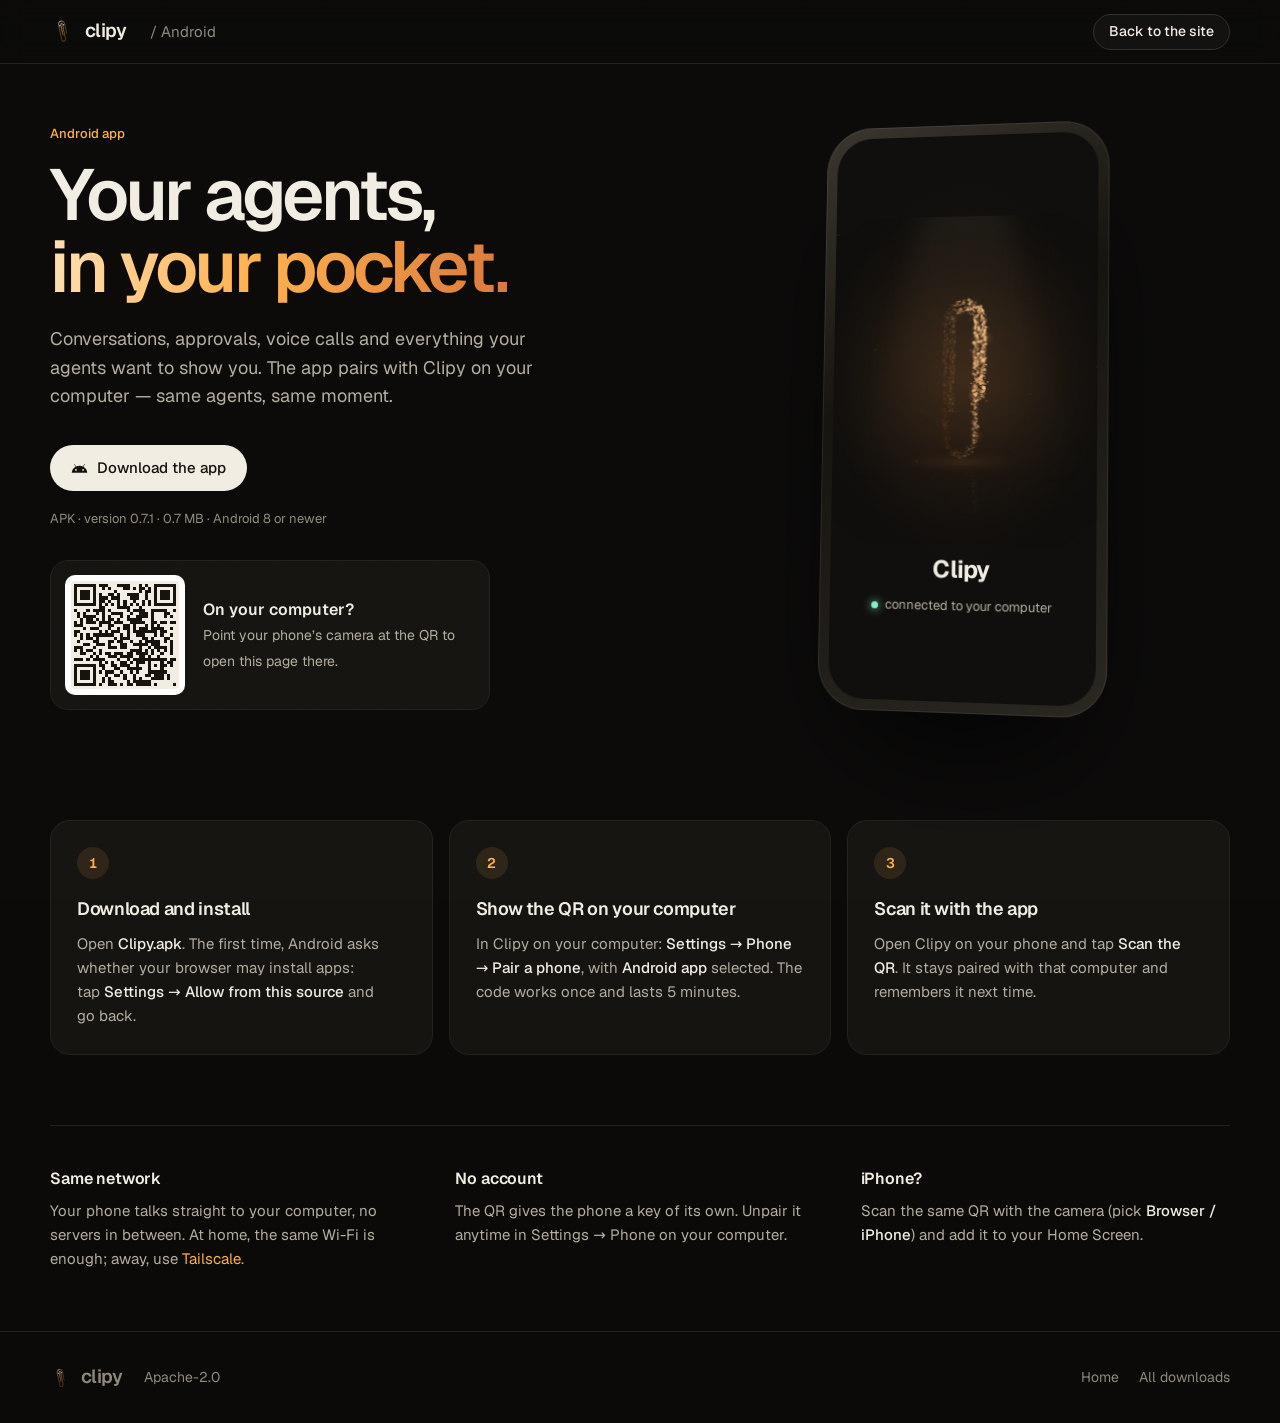
==== commit fbb5ae47: "site 0.7.1" ====
--- a/android/index.html
+++ b/android/index.html
@@ -11,9 +11,9 @@
   <meta property="og:image" content="../og.png">
   <link rel="icon" href="../favicon.svg">
   <link rel="apple-touch-icon" href="../apple-touch-icon.png">
-  <script type="module" crossorigin src="../assets/android-DaGsE5g3.js"></script>
-  <link rel="modulepreload" crossorigin href="../assets/intro-C39DGfXq.js">
-  <link rel="stylesheet" crossorigin href="../assets/intro-B_9eifOO.css">
+  <script type="module" crossorigin src="../assets/android-BraUVYZi.js"></script>
+  <link rel="modulepreload" crossorigin href="../assets/intro-DNR2McSd.js">
+  <link rel="stylesheet" crossorigin href="../assets/intro-BpKlROB6.css">
   <link rel="stylesheet" crossorigin href="../assets/android-DZYrWr9J.css">
 </head>
 <body>
--- a/assets/intro-BpKlROB6.css
+++ b/assets/intro-BpKlROB6.css
@@ -0,0 +1 @@
+@font-face{font-family:Bricolage Grotesque;font-weight:200 800;font-display:swap;src:url(./BricolageGrotesque-latin-Cre6nC2_.woff2) format("woff2")}@font-face{font-family:Geist;font-weight:100 900;font-display:swap;src:url(./Geist-latin-BgDaEnEv.woff2) format("woff2")}@font-face{font-family:Geist Mono;font-weight:100 900;font-display:swap;src:url(./GeistMono-latin-XN7g48iV.woff2) format("woff2")}:root{color-scheme:dark;--c-night: #0f0e0c;--c-surface-1: #161511;--c-surface-2: #1d1c17;--c-surface-3: #26241e;--c-line: #2a2823;--c-line-strong: #3a372f;--c-text: #f2ede3;--c-text-2: #a09a8d;--c-text-3: #8c8679;--c-clip: #e6e8eb;--c-eye: #fff8ea;--c-amber: #ffb04d;--c-red: #ff5d6c;--c-mint: #7cf0c8;--c-sky: #7db4ff;--c-coral: #ff8a5c;--c-lime: #c6e86b;--c-rose: #ff8a94;--f-display: "Bricolage Grotesque", "Geist", system-ui, sans-serif;--f-sans: "Geist", system-ui, -apple-system, "Segoe UI", sans-serif;--f-mono: "Geist Mono", ui-monospace, "Cascadia Code", monospace;--r-sm: 8px;--r-md: 12px;--r-lg: 18px;--r-xl: 24px;--ease-out: cubic-bezier(.2, .8, .2, 1);--dur-fast: .14s;--dur-med: .26s;--dur-slow: .52s}@media(prefers-reduced-motion:reduce){:root{--dur-fast: 0ms;--dur-med: 0ms;--dur-slow: 0ms}}:root{--bg: #0b0a09;--bg-2: #121110;--card: #151411;--card-2: #1b1a16;--line: #24221e;--line-2: #33302a;--text: #f2ede3;--text-2: #b4ad9f;--text-3: #8f897c;--amber: #ffb04d;--bronze-1: #ffd29a;--bronze-2: #e08a3c;--grad: linear-gradient(100deg, #ffe0b3 0%, #ffb04d 45%, #d9773a 100%);--f: "Geist", system-ui, -apple-system, "Segoe UI", sans-serif;--mono: "Geist Mono", ui-monospace, "Cascadia Code", monospace;--ease: cubic-bezier(.2, .8, .2, 1);--w: 1180px}*{box-sizing:border-box}html{scroll-behavior:smooth;-webkit-text-size-adjust:100%}body{margin:0;background:var(--bg);color:var(--text);font:400 16px/1.6 var(--f);-webkit-font-smoothing:antialiased;overflow-x:hidden}body:before{content:"";position:fixed;inset:0;pointer-events:none;z-index:100;opacity:.05;mix-blend-mode:overlay;background-image:url("data:image/svg+xml,%3Csvg xmlns='http://www.w3.org/2000/svg' width='160' height='160'%3E%3Cfilter id='n'%3E%3CfeTurbulence type='fractalNoise' baseFrequency='.85' numOctaves='3' stitchTiles='stitch'/%3E%3C/filter%3E%3Crect width='100%25' height='100%25' filter='url(%23n)'/%3E%3C/svg%3E")}a{color:inherit;text-decoration:none}button{font:inherit;color:inherit;cursor:pointer}h1,h2,h3{margin:0;font-weight:600;letter-spacing:-.035em;text-wrap:balance}p{margin:0;text-wrap:pretty}code{font-family:var(--mono);font-size:.86em}::selection{background:#ffb04d55}:focus-visible{outline:2px solid var(--amber);outline-offset:3px;border-radius:6px}.skip{position:absolute;left:-999px;top:8px;z-index:200;background:var(--amber);color:#1a1208;padding:8px 14px;border-radius:8px;font-weight:600}.skip:focus{left:12px}.grad{background:var(--grad);-webkit-background-clip:text;background-clip:text;color:transparent}.eyebrow{display:inline-block;font-size:13px;font-weight:500;color:var(--amber);letter-spacing:.01em;margin-bottom:14px}.btn{display:inline-flex;align-items:center;gap:9px;height:46px;padding:0 20px;border-radius:999px;border:1px solid var(--line-2);background:#ffffff08;font-weight:500;font-size:15px;transition:background .2s,border-color .2s,transform .15s;white-space:nowrap}.btn:hover{background:#ffffff12;border-color:#4a463d}.btn:active{transform:scale(.97)}.btn-primary{background:var(--text);color:#14120e;border-color:transparent}.btn-primary:hover{background:#fff}.btn-sm{height:36px;padding:0 15px;font-size:14px}.nav{position:fixed;top:0;left:0;right:0;z-index:50;display:flex;align-items:center;gap:24px;height:64px;padding:0 max(20px,calc((100vw - var(--w)) / 2));transition:background .3s,border-color .3s,backdrop-filter .3s;border-bottom:1px solid transparent}.nav.solid{background:#0b0a09cc;-webkit-backdrop-filter:blur(14px) saturate(1.4);backdrop-filter:blur(14px) saturate(1.4);border-color:var(--line)}.brand{display:inline-flex;align-items:center;gap:9px;font-weight:600;font-size:19px;letter-spacing:-.03em}.nav-links{display:flex;gap:4px;margin-left:auto}.nav-links a{padding:7px 12px;border-radius:8px;font-size:14px;color:var(--text-2);transition:color .2s,background .2s}.nav-links a:hover,.nav-links a.on{color:var(--text);background:#ffffff0a}.nav-gh{display:grid;place-items:center;width:36px;height:36px;border-radius:10px;color:var(--text-2)}.nav-gh:hover{color:var(--text);background:#ffffff0a}.hero{position:relative;min-height:100svh;display:flex;align-items:center;padding:120px max(20px,calc((100vw - var(--w)) / 2)) 80px;overflow:hidden;background:radial-gradient(60% 70% at 72% 52%,#3a22104d,transparent 70%),radial-gradient(40% 40% at 15% 10%,#2a1a0d40,transparent 70%)}.hero-clip{position:absolute;inset:0;width:100%;height:100%}.hero-copy{position:relative;max-width:640px}.pill{display:inline-flex;align-items:center;gap:10px;padding:5px 14px 5px 5px;border:1px solid var(--line-2);border-radius:999px;font-size:13px;color:var(--text-2);background:#0b0a09aa;-webkit-backdrop-filter:blur(6px);backdrop-filter:blur(6px);margin-bottom:28px;transition:border-color .2s,color .2s}.pill b{background:var(--amber);color:#1d1308;font-weight:600;font-size:12px;padding:2px 9px;border-radius:999px}.pill:hover{color:var(--text);border-color:#4a463d}.hero h1{font-size:clamp(44px,7vw,84px);line-height:.98;letter-spacing:-.045em}.hero .lede{margin-top:26px;font-size:clamp(17px,1.6vw,19px);color:var(--text-2);max-width:520px}.cta{display:flex;flex-wrap:wrap;gap:10px;margin-top:34px}.cta.center{justify-content:center}.fine{margin-top:18px;font-size:13px;color:var(--text-3)}.scroll-cue{position:absolute;left:50%;bottom:26px;width:22px;height:34px;border:1.5px solid #ffffff30;border-radius:12px;transform:translate(-50%)}.scroll-cue i{position:absolute;left:50%;top:7px;width:3px;height:7px;margin-left:-1.5px;border-radius:2px;background:var(--text-2);animation:cue 1.8s var(--ease) infinite}@keyframes cue{0%{transform:translateY(0);opacity:1}70%{transform:translateY(10px);opacity:0}to{opacity:0}}.reveal{opacity:0;transform:translateY(26px);transition:opacity .9s var(--ease),transform .9s var(--ease);transition-delay:var(--d, 0s)}.reveal.in{opacity:1;transform:none}.strip{display:flex;align-items:center;justify-content:center;gap:36px;flex-wrap:wrap;padding:28px 20px;border-block:1px solid var(--line);color:var(--text-3);font-size:14px}.strip-logos{display:flex;gap:32px;flex-wrap:wrap;justify-content:center}.strip-logos b{display:inline-flex;align-items:center;gap:9px;color:var(--text-2);font-weight:500;font-size:15px}.mark{display:inline-grid;place-items:center;width:26px;height:26px;border-radius:8px;background:#ffffff0d;font-style:normal;font-size:14px;color:var(--text)}.mark.claude{color:#d97757;background:#d977571c}.mark.codex{color:#a6e8cc;background:#a6e8cc18}.mark.oc{color:#9ec5ff;background:#7db4ff18}.mark.mcp{color:var(--amber);background:#ffb04d18}.sec{padding:140px max(20px,calc((100vw - var(--w)) / 2)) 40px}.sec-head{max-width:760px;margin:0 auto 56px;text-align:center}.sec-head h2,.pocket-copy h2,.priv-copy h2{font-size:clamp(34px,4.8vw,58px);line-height:1.02}.sec-head p,.pocket-copy>p,.priv-copy p{margin-top:20px;font-size:18px;color:var(--text-2)}.sec-head p{max-width:620px;margin-inline:auto}.grid3{display:grid;grid-template-columns:repeat(3,1fr);gap:16px;margin-top:20px}.feat{padding:26px 26px 28px;border:1px solid var(--line);border-radius:18px;background:var(--card)}.feat h3{font-size:17px;letter-spacing:-.02em}.feat p{margin-top:8px;color:var(--text-2);font-size:15px}.engines{display:grid;grid-template-columns:1fr 1fr;gap:16px}.engine{padding:28px;border:1px solid var(--line);border-radius:20px;background:var(--card);display:flex;flex-direction:column}.engine-h{display:flex;align-items:center;gap:13px}.engine-h .mark{width:42px;height:42px;border-radius:12px;font-size:20px}.engine-h b{display:block;font-size:18px;letter-spacing:-.02em}.engine-h span{font-size:13px;color:var(--text-3)}.engine p{margin-top:16px;color:var(--text-2);font-size:15px}.engine code{margin-top:16px;display:block;padding:11px 14px;border-radius:10px;background:#0c0b09;border:1px solid var(--line);color:var(--text-2);overflow-x:auto;white-space:nowrap}.models{display:flex;flex-wrap:wrap;gap:6px;margin-top:16px}.models span{font-size:12.5px;padding:4px 11px;border-radius:999px;border:1px solid var(--line-2);color:var(--text-2)}.priv{display:grid;grid-template-columns:1fr 1fr;gap:60px;align-items:start;padding:56px;border:1px solid var(--line);border-radius:28px;background:radial-gradient(80% 120% at 0% 0%,#2a1a0d55,transparent 60%),var(--card)}.priv-list{list-style:none;margin:0;padding:0;display:grid;gap:22px}.priv-list li{display:flex;gap:16px}.priv-list svg{width:40px;height:40px;flex:none;padding:9px;border-radius:12px;background:#ffffff08;border:1px solid var(--line);fill:none;stroke:var(--amber);stroke-width:1.7;stroke-linecap:round;stroke-linejoin:round}.priv-list b{display:block;font-weight:600;font-size:16px;letter-spacing:-.01em}.priv-list span{font-size:14.5px;color:var(--text-2)}.dl{position:relative;min-height:760px;display:grid;place-items:end center;padding:0 20px 110px;margin-top:100px;overflow:hidden;text-align:center;background:radial-gradient(50% 60% at 50% 40%,#3a22104d,transparent 70%)}.dl-clip{position:absolute;inset:0;width:100%;height:100%}.dl-copy{position:relative;max-width:620px}.dl h2{font-size:clamp(44px,7vw,80px);letter-spacing:-.045em}.dl-copy>p{margin-top:16px;font-size:18px;color:var(--text-2)}.dl-copy>p.fine{font-size:13px;color:var(--text-3);margin-top:18px}.foot{display:flex;align-items:center;gap:22px;flex-wrap:wrap;padding:30px max(20px,calc((100vw - var(--w)) / 2));border-top:1px solid var(--line);font-size:14px;color:var(--text-3)}.foot nav{display:flex;gap:20px;margin-left:auto}.foot nav a:hover{color:var(--text)}@media(max-width:980px){.nav-links{display:none}.nav-gh{margin-left:auto}.grid3,.pocket,.priv,.engines{grid-template-columns:1fr}.priv{padding:36px 26px;gap:36px}.pocket-copy{text-align:left}.sec{padding-top:110px}}@media(max-width:640px){.hero{align-items:flex-end;padding-bottom:70px}.hero h1{font-size:44px}.pill,.scroll-cue{display:none}.cta .btn{flex:1 1 auto;justify-content:center}.strip{gap:16px}.strip-logos{gap:18px}.priv{padding:30px 20px}}@media(prefers-reduced-motion:reduce){*,*:before,*:after{animation-duration:.01ms!important;animation-iteration-count:1!important;transition-duration:.01ms!important}html{scroll-behavior:auto}}body.og .nav,body.og .pill,body.og .cta,body.og .fine,body.og .scroll-cue{display:none}body.og .hero{min-height:630px;height:630px;padding:0 70px}body.og .hero h1{font-size:76px}body.og .hero .lede{font-size:21px;max-width:540px}
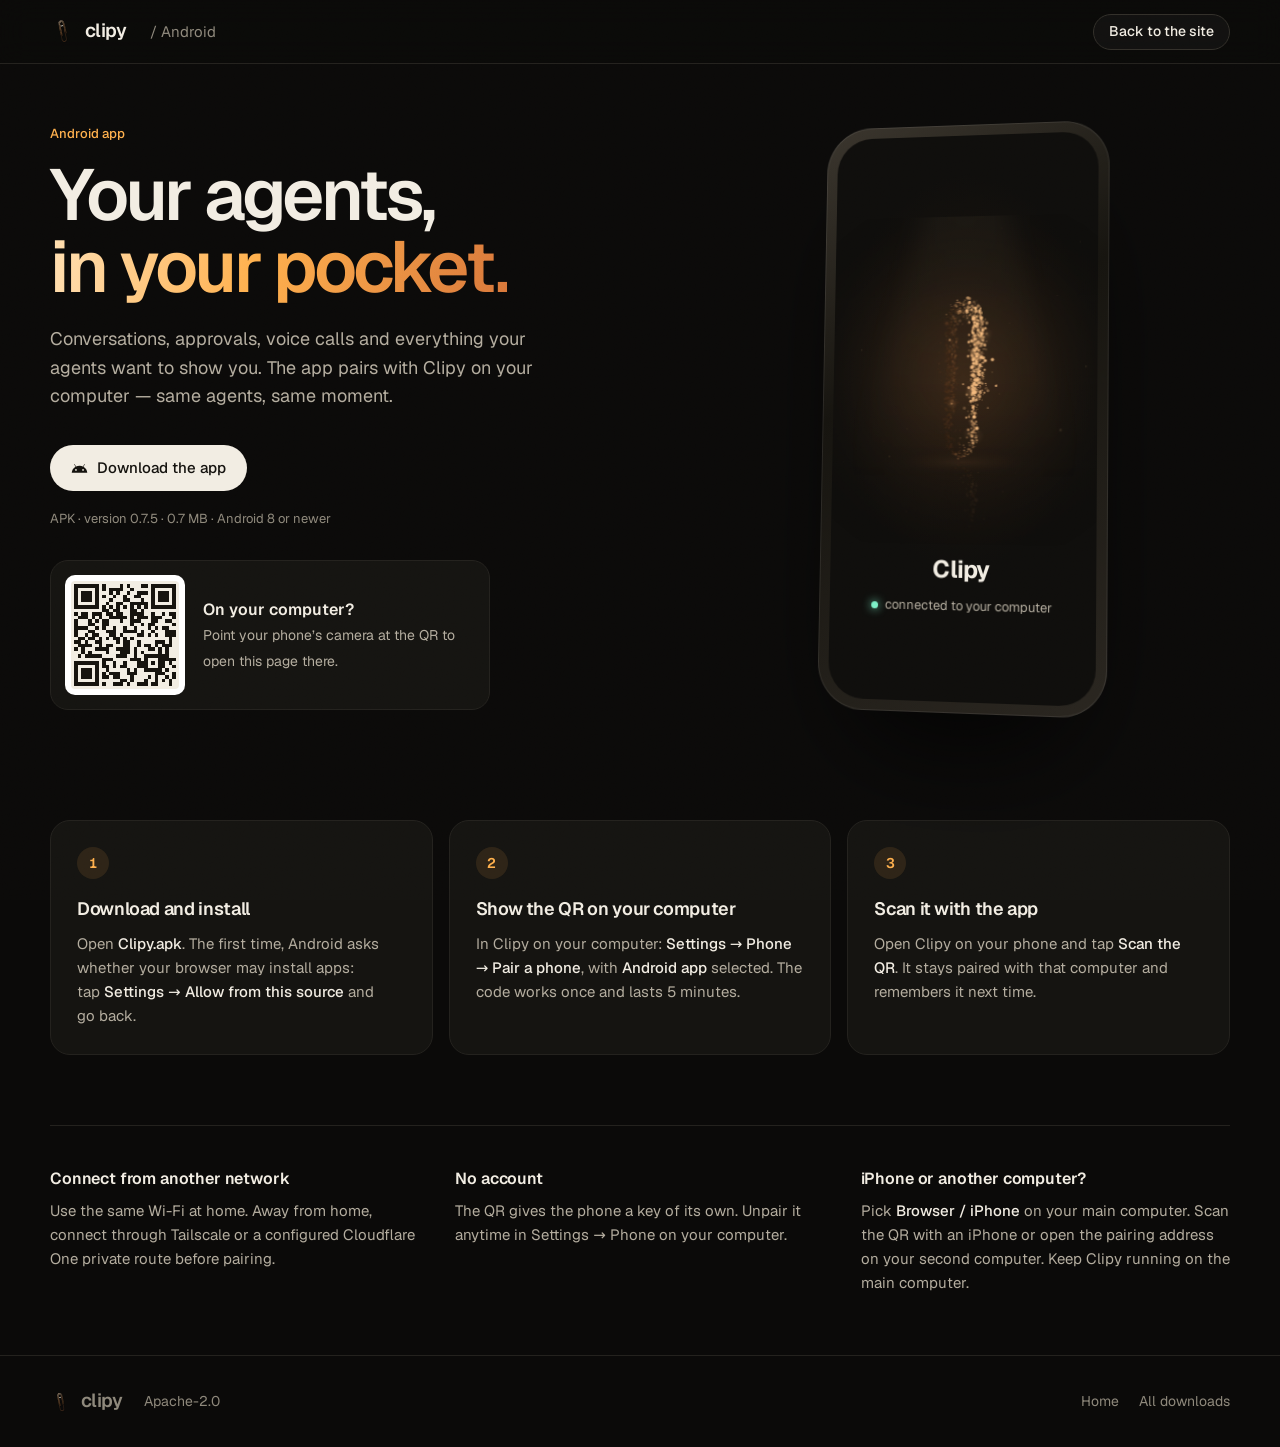
==== commit 41074e77: "site 0.7.5" ====
--- a/android/index.html
+++ b/android/index.html
@@ -1,73 +1,74 @@
-<!doctype html>
-<html lang="en">
-<head>
-  <meta charset="utf-8">
-  <meta name="viewport" content="width=device-width, initial-scale=1, viewport-fit=cover">
-  <title>Clipy for Android</title>
-  <meta name="description" content="Install the Clipy Android app and pair it with your computer using a QR code.">
-  <meta name="theme-color" content="#0f0e0c">
-  <meta property="og:title" content="Clipy for Android">
-  <meta property="og:description" content="Your agents, in your pocket. Install and pair with your computer in a minute.">
-  <meta property="og:image" content="../og.png">
-  <link rel="icon" href="../favicon.svg">
-  <link rel="apple-touch-icon" href="../apple-touch-icon.png">
+<!doctype html>
+<html lang="en">
+<head>
+  <meta charset="utf-8">
+  <meta name="viewport" content="width=device-width, initial-scale=1, viewport-fit=cover">
+  <title>Clipy for Android</title>
+  <meta name="description" content="Install the Clipy Android app and pair it with your computer using a QR code.">
+  <meta name="theme-color" content="#0f0e0c">
+  <meta property="og:title" content="Clipy for Android">
+  <meta property="og:description" content="Your agents, in your pocket. Install and pair with your computer in a minute.">
+  <meta property="og:image" content="../og.png">
+  <link rel="icon" href="../favicon.svg">
+  <link rel="apple-touch-icon" href="../apple-touch-icon.png">
   <script type="module" crossorigin src="../assets/android-BraUVYZi.js"></script>
   <link rel="modulepreload" crossorigin href="../assets/intro-DNR2McSd.js">
   <link rel="stylesheet" crossorigin href="../assets/intro-BpKlROB6.css">
   <link rel="stylesheet" crossorigin href="../assets/android-DZYrWr9J.css">
-</head>
-<body>
-  <header class="nav solid">
-    <a class="brand" href="../" aria-label="Clipy home"><img src="../logo-mark.svg" alt="" width="26" height="26"><span>clipy</span></a>
-    <span class="crumb">/ Android</span>
-    <a class="btn btn-sm" href="../" style="margin-left:auto">Back to the site</a>
-  </header>
-
-  <main class="droid-page">
-    <section class="d-hero">
-      <div class="d-copy">
-        <span class="eyebrow">Android app</span>
-        <h1>Your agents,<br><span class="grad">in your pocket.</span></h1>
-        <p class="lede">Conversations, approvals, voice calls and everything your agents want to show you. The app pairs with Clipy on your computer — same agents, same moment.</p>
-        <div class="cta">
-          <a class="btn btn-primary" id="dl-apk" href="../clipy.apk" download="Clipy.apk">
-            <svg viewBox="0 0 24 24" width="17" height="17" aria-hidden="true"><path fill="currentColor" d="M17.6 9.48l1.84-3.18a.38.38 0 0 0-.66-.38l-1.86 3.22A11.4 11.4 0 0 0 12 8.13c-1.77 0-3.43.38-4.92 1.01L5.22 5.92a.38.38 0 0 0-.66.38L6.4 9.48A10.8 10.8 0 0 0 1 18h22a10.8 10.8 0 0 0-5.4-8.52zM7 15.25a1.25 1.25 0 1 1 0-2.5 1.25 1.25 0 0 1 0 2.5zm10 0a1.25 1.25 0 1 1 0-2.5 1.25 1.25 0 0 1 0 2.5z"/></svg>
-            Download the app
-          </a>
-        </div>
-        <p class="fine" id="dl-meta">APK · Android 8 or newer</p>
-        <figure class="d-qr" id="dl-qr" hidden>
-          <img src="../qr-android.svg" alt="QR code for this page" width="120" height="120">
-          <figcaption><b>On your computer?</b><span>Point your phone’s camera at the QR to open this page there.</span></figcaption>
-        </figure>
-      </div>
-      <div class="d-phone" aria-hidden="true">
-        <div class="d-screen">
-          <canvas id="dl-face"></canvas>
-          <b>Clipy</b>
-          <span class="d-status"><i></i>connected to your computer</span>
-        </div>
-      </div>
-    </section>
-
-    <ol class="d-steps">
-      <li><span>1</span><h3>Download and install</h3><p>Open <b>Clipy.apk</b>. The first time, Android asks whether your browser may install apps: tap <b>Settings → Allow from this source</b> and go back.</p></li>
-      <li><span>2</span><h3>Show the QR on your computer</h3><p>In Clipy on your computer: <b>Settings → Phone → Pair a phone</b>, with <b>Android app</b> selected. The code works once and lasts 5 minutes.</p></li>
-      <li><span>3</span><h3>Scan it with the app</h3><p>Open Clipy on your phone and tap <b>Scan the QR</b>. It stays paired with that computer and remembers it next time.</p></li>
-    </ol>
-
-    <section class="d-notes">
-      <div><h4>Same network</h4><p>Your phone talks straight to your computer, no servers in between. At home, the same Wi-Fi is enough; away, use <a href="https://tailscale.com" target="_blank" rel="noopener">Tailscale</a>.</p></div>
-      <div><h4>No account</h4><p>The QR gives the phone a key of its own. Unpair it anytime in Settings → Phone on your computer.</p></div>
-      <div><h4>iPhone?</h4><p>Scan the same QR with the camera (pick <b>Browser / iPhone</b>) and add it to your Home Screen.</p></div>
-    </section>
-  </main>
-
-  <footer class="foot">
-    <a class="brand" href="../"><img src="../logo-mark.svg" alt="" width="22" height="22"><span>clipy</span></a>
-    <span>Apache-2.0</span>
-    <nav aria-label="Footer"><a href="../">Home</a><a id="dl-all" href="https://github.com/Duartepxto/clipy-site/releases/latest">All downloads</a></nav>
-  </footer>
-
-</body>
-</html>
+</head>
+<body>
+  <header class="nav solid">
+    <a class="brand" href="../" aria-label="Clipy home"><img src="../logo-mark.svg" alt="" width="26" height="26"><span>clipy</span></a>
+    <span class="crumb">/ Android</span>
+    <a class="btn btn-sm" href="../" style="margin-left:auto">Back to the site</a>
+  </header>
+
+  <main class="droid-page">
+    <section class="d-hero">
+      <div class="d-copy">
+        <span class="eyebrow">Android app</span>
+        <h1>Your agents,<br><span class="grad">in your pocket.</span></h1>
+        <p class="lede">Conversations, approvals, voice calls and everything your agents want to show you. The app pairs with Clipy on your computer — same agents, same moment.</p>
+        <div class="cta">
+          <a class="btn btn-primary" id="dl-apk" href="../clipy.apk" download="Clipy.apk">
+            <svg viewBox="0 0 24 24" width="17" height="17" aria-hidden="true"><path fill="currentColor" d="M17.6 9.48l1.84-3.18a.38.38 0 0 0-.66-.38l-1.86 3.22A11.4 11.4 0 0 0 12 8.13c-1.77 0-3.43.38-4.92 1.01L5.22 5.92a.38.38 0 0 0-.66.38L6.4 9.48A10.8 10.8 0 0 0 1 18h22a10.8 10.8 0 0 0-5.4-8.52zM7 15.25a1.25 1.25 0 1 1 0-2.5 1.25 1.25 0 0 1 0 2.5zm10 0a1.25 1.25 0 1 1 0-2.5 1.25 1.25 0 0 1 0 2.5z"/></svg>
+            Download the app
+          </a>
+        </div>
+        <p class="fine" id="dl-meta">APK · Android 8 or newer</p>
+        <figure class="d-qr" id="dl-qr" hidden>
+          <img src="../qr-android.svg" alt="QR code for this page" width="120" height="120">
+          <figcaption><b>On your computer?</b><span>Point your phone’s camera at the QR to open this page there.</span></figcaption>
+        </figure>
+      </div>
+      <div class="d-phone" aria-hidden="true">
+        <div class="d-screen">
+          <canvas id="dl-face"></canvas>
+          <b>Clipy</b>
+          <span class="d-status"><i></i>connected to your computer</span>
+        </div>
+      </div>
+    </section>
+
+    <ol class="d-steps">
+      <li><span>1</span><h3>Download and install</h3><p>Open <b>Clipy.apk</b>. The first time, Android asks whether your browser may install apps: tap <b>Settings → Allow from this source</b> and go back.</p></li>
+      <li><span>2</span><h3>Show the QR on your computer</h3><p>In Clipy on your computer: <b>Settings → Phone → Pair a phone</b>, with <b>Android app</b> selected. The code works once and lasts 5 minutes.</p></li>
+      <li><span>3</span><h3>Scan it with the app</h3><p>Open Clipy on your phone and tap <b>Scan the QR</b>. It stays paired with that computer and remembers it next time.</p></li>
+    </ol>
+
+    <section class="d-notes">
+      <div><h4>Connect from another network</h4><p>Use the same Wi-Fi at home. Away from home, connect through Tailscale or a configured Cloudflare One private route before pairing.</p></div>
+      <div><h4>No account</h4><p>The QR gives the phone a key of its own. Unpair it anytime in Settings → Phone on your computer.</p></div>
+      <div><h4>iPhone or another computer?</h4><p>Pick <b>Browser / iPhone</b> on your main computer. Scan the QR with an iPhone or open the pairing address on your second computer. Keep Clipy running on the main computer.</p></div>
+    </section>
+  </main>
+
+  <footer class="foot">
+    <a class="brand" href="../"><img src="../logo-mark.svg" alt="" width="22" height="22"><span>clipy</span></a>
+    <span>Apache-2.0</span>
+    <nav aria-label="Footer"><a href="../">Home</a><a id="dl-all" href="https://github.com/Duartepxto/clipy-site/releases/latest">All downloads</a></nav>
+  </footer>
++
+</body>
+</html>
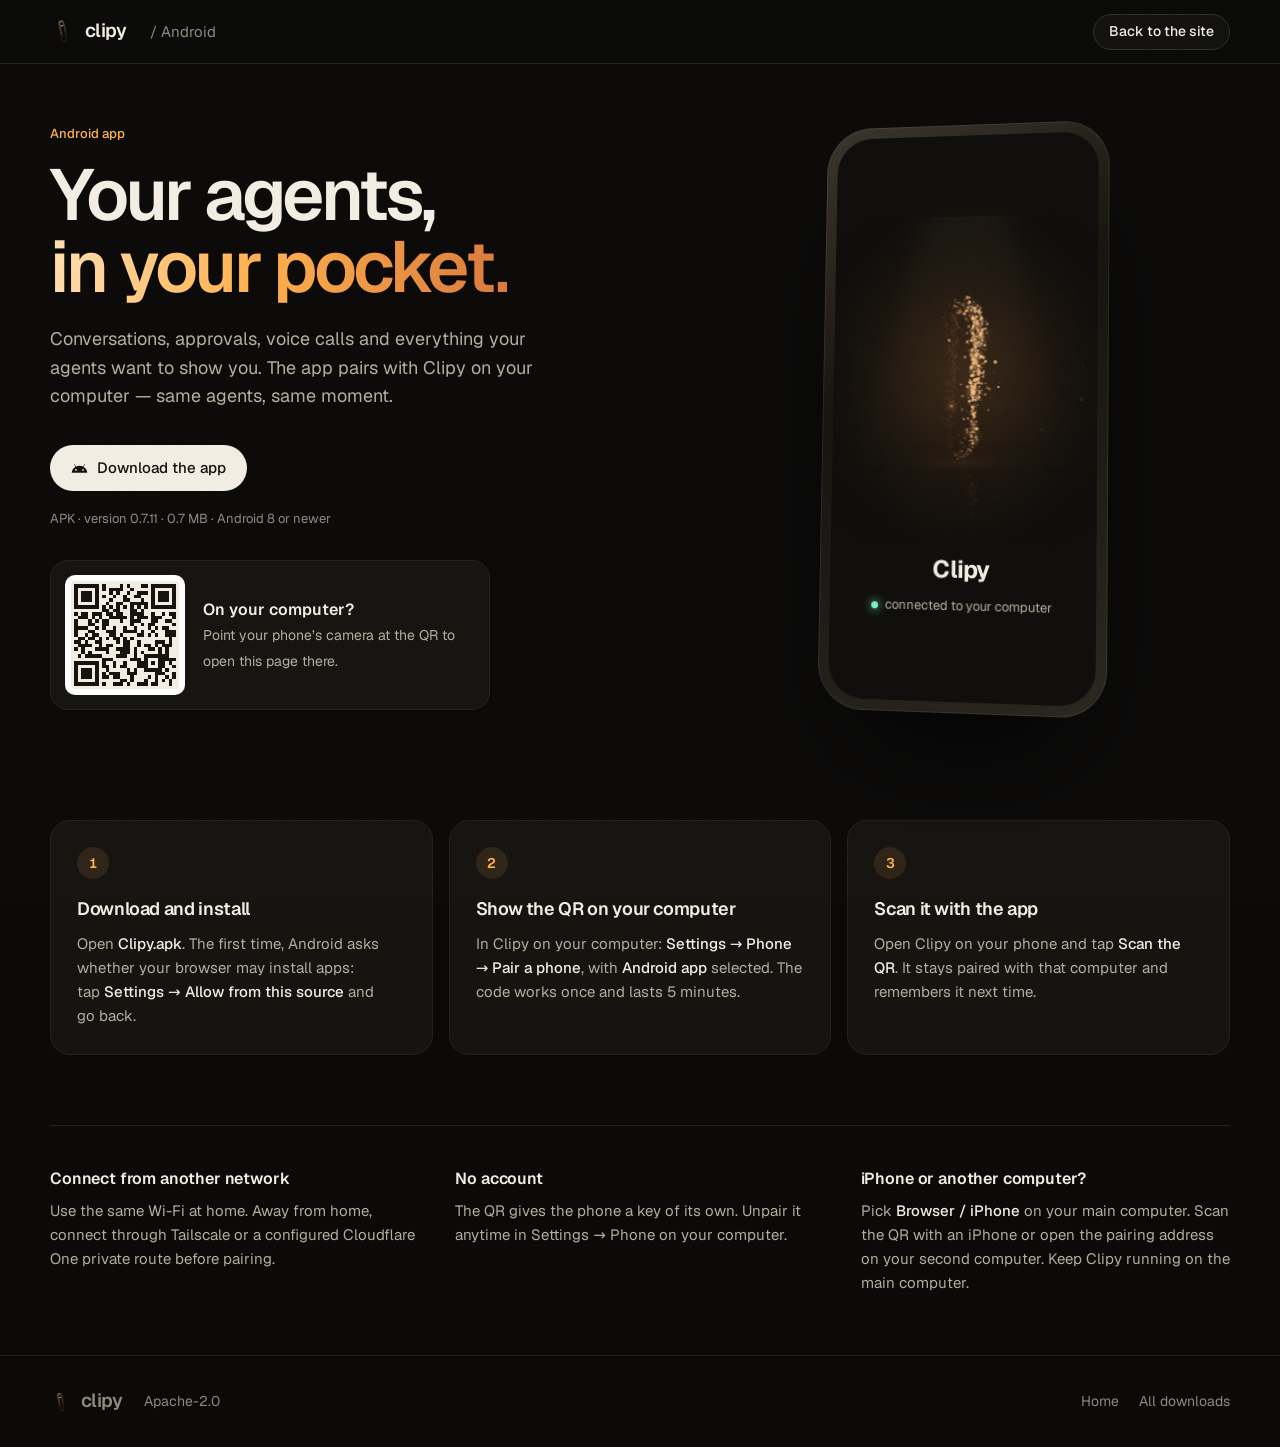
==== commit 5df6f471: "site 0.7.11" ====
--- a/android/index.html
+++ b/android/index.html
@@ -11,9 +11,9 @@
   <meta property="og:image" content="../og.png">
   <link rel="icon" href="../favicon.svg">
   <link rel="apple-touch-icon" href="../apple-touch-icon.png">
-  <script type="module" crossorigin src="../assets/android-BraUVYZi.js"></script>
-  <link rel="modulepreload" crossorigin href="../assets/intro-DNR2McSd.js">
-  <link rel="stylesheet" crossorigin href="../assets/intro-BpKlROB6.css">
+  <script type="module" crossorigin src="../assets/android-CBzjVnTq.js"></script>
+  <link rel="modulepreload" crossorigin href="../assets/intro-lhu5t0gB.js">
+  <link rel="stylesheet" crossorigin href="../assets/intro-DO5Zld82.css">
   <link rel="stylesheet" crossorigin href="../assets/android-DZYrWr9J.css">
 </head>
 <body>
--- a/assets/intro-DO5Zld82.css
+++ b/assets/intro-DO5Zld82.css
@@ -0,0 +1 @@
+@font-face{font-family:Bricolage Grotesque;font-weight:200 800;font-display:swap;src:url(./BricolageGrotesque-latin-Cre6nC2_.woff2) format("woff2")}@font-face{font-family:Geist;font-weight:100 900;font-display:swap;src:url(./Geist-latin-BgDaEnEv.woff2) format("woff2")}@font-face{font-family:Geist Mono;font-weight:100 900;font-display:swap;src:url(./GeistMono-latin-XN7g48iV.woff2) format("woff2")}:root{color-scheme:dark;--c-night: #0f0e0c;--c-surface-1: #161511;--c-surface-2: #1d1c17;--c-surface-3: #26241e;--c-line: #2a2823;--c-line-strong: #3a372f;--c-text: #f2ede3;--c-text-2: #a09a8d;--c-text-3: #8c8679;--c-clip: #e6e8eb;--c-eye: #fff8ea;--c-amber: #ffb04d;--c-red: #ff5d6c;--c-mint: #7cf0c8;--c-sky: #7db4ff;--c-coral: #ff8a5c;--c-lime: #c6e86b;--c-rose: #ff8a94;--f-display: "Bricolage Grotesque", "Geist", system-ui, sans-serif;--f-sans: "Geist", system-ui, -apple-system, "Segoe UI", sans-serif;--f-mono: "Geist Mono", ui-monospace, "Cascadia Code", monospace;--r-sm: 8px;--r-md: 12px;--r-lg: 18px;--r-xl: 24px;--ease-out: cubic-bezier(.2, .8, .2, 1);--dur-fast: .14s;--dur-med: .26s;--dur-slow: .52s}@media(prefers-reduced-motion:reduce){:root{--dur-fast: 0ms;--dur-med: 0ms;--dur-slow: 0ms}}:root{--bg: #0b0a09;--bg-2: #121110;--card: #151411;--card-2: #1b1a16;--line: #24221e;--line-2: #33302a;--text: #f2ede3;--text-2: #b4ad9f;--text-3: #8f897c;--amber: #ffb04d;--bronze-1: #ffd29a;--bronze-2: #e08a3c;--grad: linear-gradient(100deg, #ffe0b3 0%, #ffb04d 45%, #d9773a 100%);--f: "Geist", system-ui, -apple-system, "Segoe UI", sans-serif;--mono: "Geist Mono", ui-monospace, "Cascadia Code", monospace;--ease: cubic-bezier(.2, .8, .2, 1);--w: 1180px}*{box-sizing:border-box}html{scroll-behavior:smooth;-webkit-text-size-adjust:100%}body{margin:0;background:var(--bg);color:var(--text);font:400 16px/1.6 var(--f);-webkit-font-smoothing:antialiased;overflow-x:hidden}body:before{content:"";position:fixed;inset:0;pointer-events:none;z-index:100;opacity:.05;mix-blend-mode:overlay;background-image:url("data:image/svg+xml,%3Csvg xmlns='http://www.w3.org/2000/svg' width='160' height='160'%3E%3Cfilter id='n'%3E%3CfeTurbulence type='fractalNoise' baseFrequency='.85' numOctaves='3' stitchTiles='stitch'/%3E%3C/filter%3E%3Crect width='100%25' height='100%25' filter='url(%23n)'/%3E%3C/svg%3E")}a{color:inherit;text-decoration:none}button{font:inherit;color:inherit;cursor:pointer}h1,h2,h3{margin:0;font-weight:600;letter-spacing:-.035em;text-wrap:balance}p{margin:0;text-wrap:pretty}code{font-family:var(--mono);font-size:.86em}::selection{background:#ffb04d55}:focus-visible{outline:2px solid var(--amber);outline-offset:3px;border-radius:6px}.skip{position:absolute;left:-999px;top:8px;z-index:200;background:var(--amber);color:#1a1208;padding:8px 14px;border-radius:8px;font-weight:600}.skip:focus{left:12px}.grad{background:var(--grad);-webkit-background-clip:text;background-clip:text;color:transparent}.eyebrow{display:inline-block;font-size:13px;font-weight:500;color:var(--amber);letter-spacing:.01em;margin-bottom:14px}.btn{display:inline-flex;align-items:center;gap:9px;height:46px;padding:0 20px;border-radius:999px;border:1px solid var(--line-2);background:#ffffff08;font-weight:500;font-size:15px;transition:background .2s,border-color .2s,transform .15s;white-space:nowrap}.btn:hover{background:#ffffff12;border-color:#4a463d}.btn:active{transform:scale(.97)}.btn-primary{background:var(--text);color:#14120e;border-color:transparent}.btn-primary:hover{background:#fff}.btn-sm{height:36px;padding:0 15px;font-size:14px}.nav{position:fixed;top:0;left:0;right:0;z-index:50;display:flex;align-items:center;gap:24px;height:64px;padding:0 max(20px,calc((100vw - var(--w)) / 2));transition:background .3s,border-color .3s,backdrop-filter .3s;border-bottom:1px solid transparent}.nav.solid{background:#0b0a09cc;-webkit-backdrop-filter:blur(14px) saturate(1.4);backdrop-filter:blur(14px) saturate(1.4);border-color:var(--line)}.brand{display:inline-flex;align-items:center;gap:9px;font-weight:600;font-size:19px;letter-spacing:-.03em}.nav-links{display:flex;gap:4px;margin-left:auto}.nav-links a{padding:7px 12px;border-radius:8px;font-size:14px;color:var(--text-2);transition:color .2s,background .2s}.nav-links a:hover,.nav-links a.on{color:var(--text);background:#ffffff0a}.nav-gh{display:grid;place-items:center;width:36px;height:36px;border-radius:10px;color:var(--text-2)}.nav-gh:hover{color:var(--text);background:#ffffff0a}.hero{position:relative;min-height:100svh;display:flex;align-items:center;padding:120px max(20px,calc((100vw - var(--w)) / 2)) 80px;overflow:hidden;background:radial-gradient(60% 70% at 72% 52%,#3a22104d,transparent 70%),radial-gradient(40% 40% at 15% 10%,#2a1a0d40,transparent 70%)}.hero-clip{position:absolute;inset:0;width:100%;height:100%}.hero-copy{position:relative;max-width:640px}.pill{display:inline-flex;align-items:center;gap:10px;padding:5px 14px 5px 5px;border:1px solid var(--line-2);border-radius:999px;font-size:13px;color:var(--text-2);background:#0b0a09aa;-webkit-backdrop-filter:blur(6px);backdrop-filter:blur(6px);margin-bottom:28px;transition:border-color .2s,color .2s}.pill b{background:var(--amber);color:#1d1308;font-weight:600;font-size:12px;padding:2px 9px;border-radius:999px}.pill:hover{color:var(--text);border-color:#4a463d}.hero h1{font-size:clamp(44px,7vw,84px);line-height:.98;letter-spacing:-.045em}.hero .lede{margin-top:26px;font-size:clamp(17px,1.6vw,19px);color:var(--text-2);max-width:520px}.cta{display:flex;flex-wrap:wrap;gap:10px;margin-top:34px}.cta.center{justify-content:center}.fine{margin-top:18px;font-size:13px;color:var(--text-3)}.scroll-cue{position:absolute;left:50%;bottom:26px;width:22px;height:34px;border:1.5px solid #ffffff30;border-radius:12px;transform:translate(-50%)}.scroll-cue i{position:absolute;left:50%;top:7px;width:3px;height:7px;margin-left:-1.5px;border-radius:2px;background:var(--text-2);animation:cue 1.8s var(--ease) infinite}@keyframes cue{0%{transform:translateY(0);opacity:1}70%{transform:translateY(10px);opacity:0}to{opacity:0}}.reveal{opacity:0;transform:translateY(26px);transition:opacity .9s var(--ease),transform .9s var(--ease);transition-delay:var(--d, 0s)}.reveal.in{opacity:1;transform:none}.strip{display:flex;align-items:center;justify-content:center;gap:36px;flex-wrap:wrap;padding:28px 20px;border-block:1px solid var(--line);color:var(--text-3);font-size:14px}.strip-logos{display:flex;gap:32px;flex-wrap:wrap;justify-content:center}.strip-logos b{display:inline-flex;align-items:center;gap:9px;color:var(--text-2);font-weight:500;font-size:15px}.mark{display:inline-grid;place-items:center;width:26px;height:26px;border-radius:8px;background:#ffffff0d;font-style:normal;font-size:14px;color:var(--text)}.mark.claude{color:#d97757;background:#d977571c}.mark.codex{color:#a6e8cc;background:#a6e8cc18}.mark.oc{color:#9ec5ff;background:#7db4ff18}.mark.mcp{color:var(--amber);background:#ffb04d18}.sec{padding:140px max(20px,calc((100vw - var(--w)) / 2)) 40px}.sec-head{max-width:760px;margin:0 auto 56px;text-align:center}.sec-head h2,.pocket-copy h2,.priv-copy h2{font-size:clamp(34px,4.8vw,58px);line-height:1.02}.sec-head p,.pocket-copy>p,.priv-copy p{margin-top:20px;font-size:18px;color:var(--text-2)}.sec-head p{max-width:620px;margin-inline:auto}.grid3{display:grid;grid-template-columns:repeat(3,1fr);gap:16px;margin-top:20px}.feat{padding:26px 26px 28px;border:1px solid var(--line);border-radius:18px;background:var(--card)}.feat h3{font-size:17px;letter-spacing:-.02em}.feat p{margin-top:8px;color:var(--text-2);font-size:15px}.engines{display:grid;grid-template-columns:1fr 1fr;gap:16px}.engine{padding:28px;border:1px solid var(--line);border-radius:20px;background:var(--card);display:flex;flex-direction:column}.engine-h{display:flex;align-items:center;gap:13px}.engine-h .mark{width:42px;height:42px;border-radius:12px;font-size:20px}.engine-h b{display:block;font-size:18px;letter-spacing:-.02em}.engine-h span{font-size:13px;color:var(--text-3)}.engine p{margin-top:16px;color:var(--text-2);font-size:15px}.engine code{margin-top:16px;display:block;padding:11px 14px;border-radius:10px;background:#0c0b09;border:1px solid var(--line);color:var(--text-2);overflow-x:auto;white-space:nowrap}.models{display:flex;flex-wrap:wrap;gap:6px;margin-top:16px}.models span{font-size:12.5px;padding:4px 11px;border-radius:999px;border:1px solid var(--line-2);color:var(--text-2)}.priv{display:grid;grid-template-columns:1fr 1fr;gap:60px;align-items:start;padding:56px;border:1px solid var(--line);border-radius:28px;background:radial-gradient(80% 120% at 0% 0%,#2a1a0d55,transparent 60%),var(--card)}.priv-list{list-style:none;margin:0;padding:0;display:grid;gap:22px}.priv-list li{display:flex;gap:16px}.priv-list svg{width:40px;height:40px;flex:none;padding:9px;border-radius:12px;background:#ffffff08;border:1px solid var(--line);fill:none;stroke:var(--amber);stroke-width:1.7;stroke-linecap:round;stroke-linejoin:round}.priv-list b{display:block;font-weight:600;font-size:16px;letter-spacing:-.01em}.priv-list span{font-size:14.5px;color:var(--text-2)}.dl{position:relative;min-height:760px;display:grid;place-items:end center;padding:0 20px 110px;margin-top:100px;overflow:hidden;text-align:center;background:radial-gradient(50% 60% at 50% 40%,#3a22104d,transparent 70%)}.dl-clip{position:absolute;inset:0;width:100%;height:100%}.dl-copy{position:relative;max-width:620px}.dl h2{font-size:clamp(44px,7vw,80px);letter-spacing:-.045em}.dl-copy>p{margin-top:16px;font-size:18px;color:var(--text-2)}.dl-copy>p.fine{font-size:13px;color:var(--text-3);margin-top:18px}.foot{display:flex;align-items:center;gap:22px;flex-wrap:wrap;padding:30px max(20px,calc((100vw - var(--w)) / 2));border-top:1px solid var(--line);font-size:14px;color:var(--text-3)}.foot nav{display:flex;gap:20px;margin-left:auto}.foot nav a:hover{color:var(--text)}@media(max-width:980px){.nav-links{display:none}.nav-gh{margin-left:auto}.grid3,.pocket,.priv,.engines{grid-template-columns:1fr}.priv{padding:36px 26px;gap:36px}.pocket-copy{text-align:left}.sec{padding-top:110px}}@media(max-width:640px){.hero{align-items:flex-end;padding-bottom:70px}.hero h1{font-size:44px}.pill,.scroll-cue{display:none}.cta .btn{flex:1 1 auto;justify-content:center}.strip{gap:16px}.strip-logos{gap:18px}.priv{padding:30px 20px}}@media(prefers-reduced-motion:reduce){*,*:before,*:after{animation-duration:.01ms!important;animation-iteration-count:1!important;transition-duration:.01ms!important}html{scroll-behavior:auto}}body.og .nav,body.og .pill,body.og .cta,body.og .fine,body.og .scroll-cue{display:none}body.og .hero{min-height:630px;height:630px;padding:0 70px}body.og .hero h1{font-size:76px}body.og .hero .lede{font-size:21px;max-width:540px}.dl-versions{margin:24px auto 0;padding-top:16px;border-top:1px solid var(--line)}.dl-versions>p{margin-bottom:10px;color:var(--text-2);font-size:13px}.dl-versions button:disabled{opacity:.6;cursor:wait}
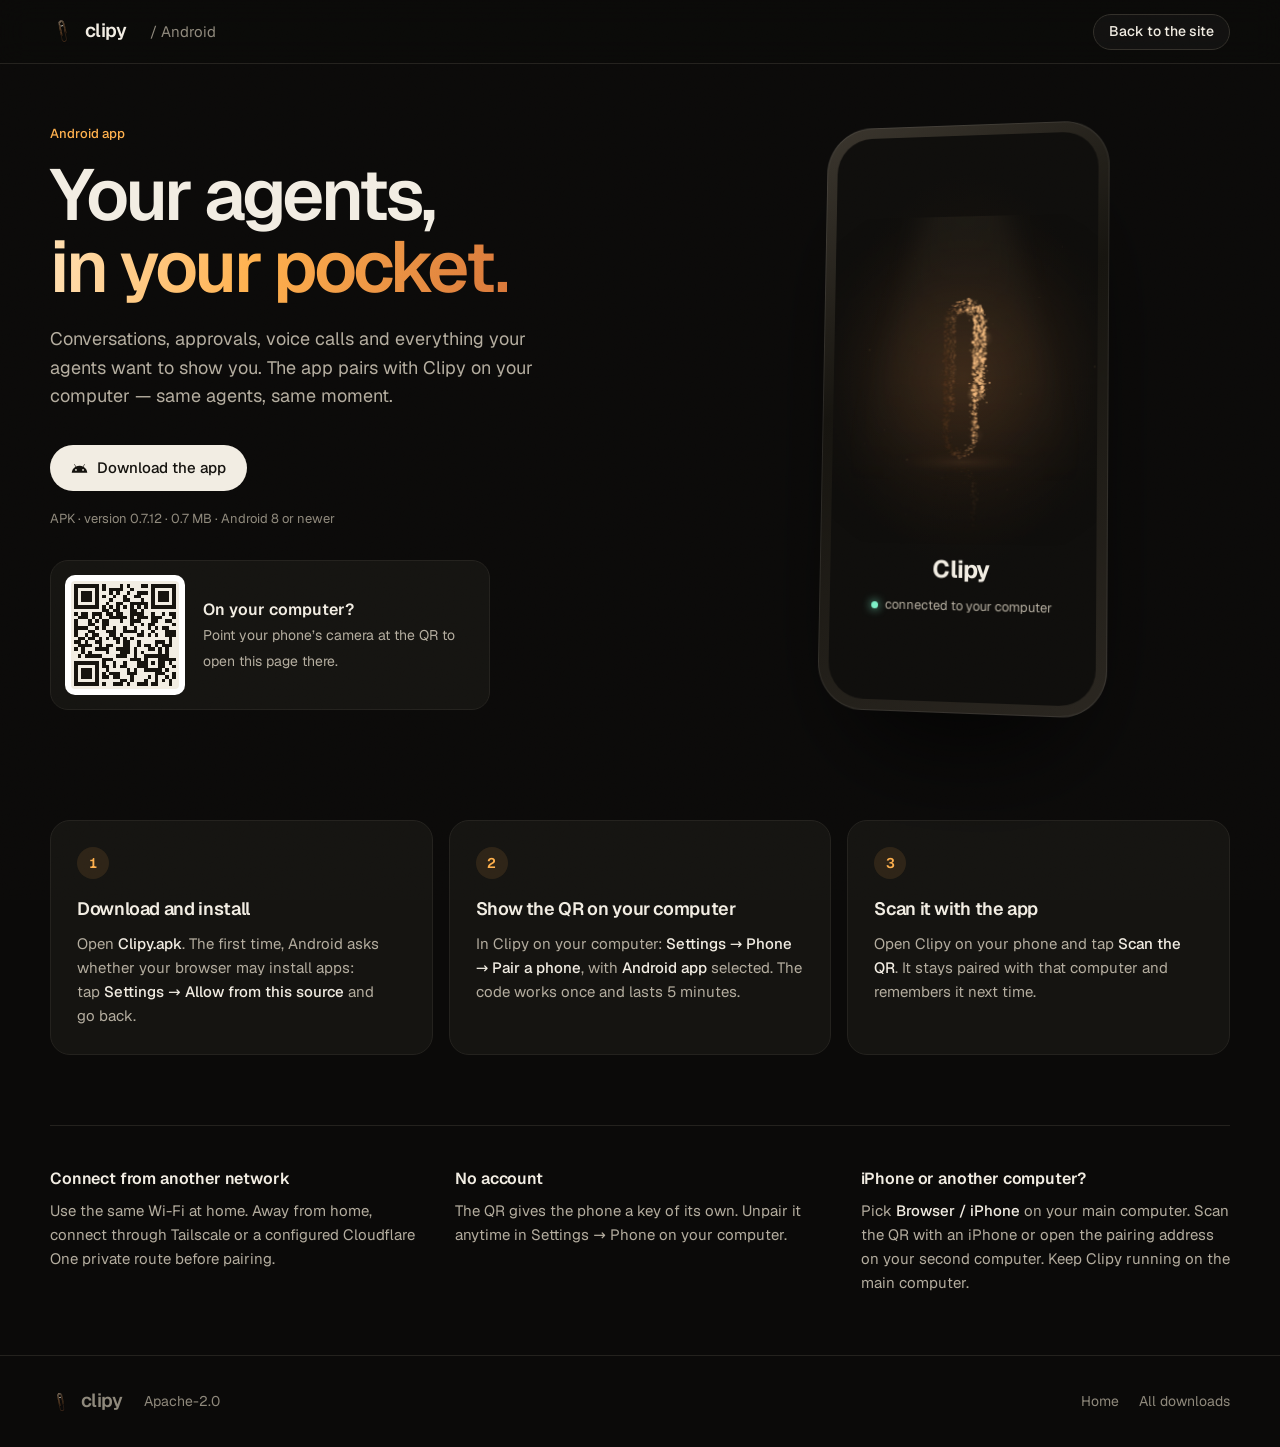
==== commit 7fcc61df: "site 0.7.12" ====
--- a/android/index.html
+++ b/android/index.html
@@ -11,9 +11,11 @@
   <meta property="og:image" content="../og.png">
   <link rel="icon" href="../favicon.svg">
   <link rel="apple-touch-icon" href="../apple-touch-icon.png">
-  <script type="module" crossorigin src="../assets/android-CBzjVnTq.js"></script>
-  <link rel="modulepreload" crossorigin href="../assets/intro-lhu5t0gB.js">
-  <link rel="stylesheet" crossorigin href="../assets/intro-DO5Zld82.css">
+  <script type="module" crossorigin src="../assets/android-1lg-HDJE.js"></script>
+  <link rel="modulepreload" crossorigin href="../assets/style-PCdlw5rt.js">
+  <link rel="modulepreload" crossorigin href="../assets/intro-DJirz9Nh.js">
+  <link rel="stylesheet" crossorigin href="../assets/style-_Ayhrq5b.css">
+  <link rel="stylesheet" crossorigin href="../assets/intro-BfKX-kX-.css">
   <link rel="stylesheet" crossorigin href="../assets/android-DZYrWr9J.css">
 </head>
 <body>
--- a/assets/style-_Ayhrq5b.css
+++ b/assets/style-_Ayhrq5b.css
@@ -0,0 +1 @@
+:root{--bg: #0b0a09;--bg-2: #121110;--card: #151411;--card-2: #1b1a16;--line: #24221e;--line-2: #33302a;--text: #f2ede3;--text-2: #b4ad9f;--text-3: #8f897c;--amber: #ffb04d;--bronze-1: #ffd29a;--bronze-2: #e08a3c;--grad: linear-gradient(100deg, #ffe0b3 0%, #ffb04d 45%, #d9773a 100%);--f: "Geist", system-ui, -apple-system, "Segoe UI", sans-serif;--mono: "Geist Mono", ui-monospace, "Cascadia Code", monospace;--ease: cubic-bezier(.2, .8, .2, 1);--w: 1180px}*{box-sizing:border-box}html{scroll-behavior:smooth;-webkit-text-size-adjust:100%}body{margin:0;background:var(--bg);color:var(--text);font:400 16px/1.6 var(--f);-webkit-font-smoothing:antialiased;overflow-x:hidden}body:before{content:"";position:fixed;inset:0;pointer-events:none;z-index:100;opacity:.05;mix-blend-mode:overlay;background-image:url("data:image/svg+xml,%3Csvg xmlns='http://www.w3.org/2000/svg' width='160' height='160'%3E%3Cfilter id='n'%3E%3CfeTurbulence type='fractalNoise' baseFrequency='.85' numOctaves='3' stitchTiles='stitch'/%3E%3C/filter%3E%3Crect width='100%25' height='100%25' filter='url(%23n)'/%3E%3C/svg%3E")}a{color:inherit;text-decoration:none}button{font:inherit;color:inherit;cursor:pointer}h1,h2,h3{margin:0;font-weight:600;letter-spacing:-.035em;text-wrap:balance}p{margin:0;text-wrap:pretty}code{font-family:var(--mono);font-size:.86em}::selection{background:#ffb04d55}:focus-visible{outline:2px solid var(--amber);outline-offset:3px;border-radius:6px}.skip{position:absolute;left:-999px;top:8px;z-index:200;background:var(--amber);color:#1a1208;padding:8px 14px;border-radius:8px;font-weight:600}.skip:focus{left:12px}.grad{background:var(--grad);-webkit-background-clip:text;background-clip:text;color:transparent}.eyebrow{display:inline-block;font-size:13px;font-weight:500;color:var(--amber);letter-spacing:.01em;margin-bottom:14px}.btn{display:inline-flex;align-items:center;gap:9px;height:46px;padding:0 20px;border-radius:999px;border:1px solid var(--line-2);background:#ffffff08;font-weight:500;font-size:15px;transition:background .2s,border-color .2s,transform .15s;white-space:nowrap}.btn:hover{background:#ffffff12;border-color:#4a463d}.btn:active{transform:scale(.97)}.btn-primary{background:var(--text);color:#14120e;border-color:transparent}.btn-primary:hover{background:#fff}.btn-sm{height:36px;padding:0 15px;font-size:14px}.nav{position:fixed;top:0;left:0;right:0;z-index:50;display:flex;align-items:center;gap:24px;height:64px;padding:0 max(20px,calc((100vw - var(--w)) / 2));transition:background .3s,border-color .3s,backdrop-filter .3s;border-bottom:1px solid transparent}.nav.solid{background:#0b0a09cc;-webkit-backdrop-filter:blur(14px) saturate(1.4);backdrop-filter:blur(14px) saturate(1.4);border-color:var(--line)}.brand{display:inline-flex;align-items:center;gap:9px;font-weight:600;font-size:19px;letter-spacing:-.03em}.nav-links{display:flex;gap:4px;margin-left:auto}.nav-links a{padding:7px 12px;border-radius:8px;font-size:14px;color:var(--text-2);transition:color .2s,background .2s}.nav-links a:hover,.nav-links a.on{color:var(--text);background:#ffffff0a}.nav-gh{display:grid;place-items:center;width:36px;height:36px;border-radius:10px;color:var(--text-2)}.nav-gh:hover{color:var(--text);background:#ffffff0a}.hero{position:relative;min-height:100svh;display:flex;align-items:center;padding:120px max(20px,calc((100vw - var(--w)) / 2)) 80px;overflow:hidden;background:radial-gradient(60% 70% at 72% 52%,#3a22104d,transparent 70%),radial-gradient(40% 40% at 15% 10%,#2a1a0d40,transparent 70%)}.hero-clip{position:absolute;inset:0;width:100%;height:100%}.hero-copy{position:relative;max-width:640px}.pill{display:inline-flex;align-items:center;gap:10px;padding:5px 14px 5px 5px;border:1px solid var(--line-2);border-radius:999px;font-size:13px;color:var(--text-2);background:#0b0a09aa;-webkit-backdrop-filter:blur(6px);backdrop-filter:blur(6px);margin-bottom:28px;transition:border-color .2s,color .2s}.pill b{background:var(--amber);color:#1d1308;font-weight:600;font-size:12px;padding:2px 9px;border-radius:999px}.pill:hover{color:var(--text);border-color:#4a463d}.hero h1{font-size:clamp(44px,7vw,84px);line-height:.98;letter-spacing:-.045em}.hero .lede{margin-top:26px;font-size:clamp(17px,1.6vw,19px);color:var(--text-2);max-width:520px}.cta{display:flex;flex-wrap:wrap;gap:10px;margin-top:34px}.cta.center{justify-content:center}.fine{margin-top:18px;font-size:13px;color:var(--text-3)}.scroll-cue{position:absolute;left:50%;bottom:26px;width:22px;height:34px;border:1.5px solid #ffffff30;border-radius:12px;transform:translate(-50%)}.scroll-cue i{position:absolute;left:50%;top:7px;width:3px;height:7px;margin-left:-1.5px;border-radius:2px;background:var(--text-2);animation:cue 1.8s var(--ease) infinite}@keyframes cue{0%{transform:translateY(0);opacity:1}70%{transform:translateY(10px);opacity:0}to{opacity:0}}.reveal{opacity:0;transform:translateY(26px);transition:opacity .9s var(--ease),transform .9s var(--ease);transition-delay:var(--d, 0s)}.reveal.in{opacity:1;transform:none}.strip{display:flex;align-items:center;justify-content:center;gap:36px;flex-wrap:wrap;padding:28px 20px;border-block:1px solid var(--line);color:var(--text-3);font-size:14px}.strip-logos{display:flex;gap:32px;flex-wrap:wrap;justify-content:center}.strip-logos b{display:inline-flex;align-items:center;gap:9px;color:var(--text-2);font-weight:500;font-size:15px}.mark{display:inline-grid;place-items:center;width:26px;height:26px;border-radius:8px;background:#ffffff0d;font-style:normal;font-size:14px;color:var(--text)}.mark.claude{color:#d97757;background:#d977571c}.mark.codex{color:#a6e8cc;background:#a6e8cc18}.mark.oc{color:#9ec5ff;background:#7db4ff18}.mark.mcp{color:var(--amber);background:#ffb04d18}.sec{padding:140px max(20px,calc((100vw - var(--w)) / 2)) 40px}.sec-head{max-width:760px;margin:0 auto 56px;text-align:center}.sec-head h2,.pocket-copy h2,.priv-copy h2{font-size:clamp(34px,4.8vw,58px);line-height:1.02}.sec-head p,.pocket-copy>p,.priv-copy p{margin-top:20px;font-size:18px;color:var(--text-2)}.sec-head p{max-width:620px;margin-inline:auto}.grid3{display:grid;grid-template-columns:repeat(3,1fr);gap:16px;margin-top:20px}.feat{padding:26px 26px 28px;border:1px solid var(--line);border-radius:18px;background:var(--card)}.feat h3{font-size:17px;letter-spacing:-.02em}.feat p{margin-top:8px;color:var(--text-2);font-size:15px}.engines{display:grid;grid-template-columns:1fr 1fr;gap:16px}.engine{padding:28px;border:1px solid var(--line);border-radius:20px;background:var(--card);display:flex;flex-direction:column}.engine-h{display:flex;align-items:center;gap:13px}.engine-h .mark{width:42px;height:42px;border-radius:12px;font-size:20px}.engine-h b{display:block;font-size:18px;letter-spacing:-.02em}.engine-h span{font-size:13px;color:var(--text-3)}.engine p{margin-top:16px;color:var(--text-2);font-size:15px}.engine code{margin-top:16px;display:block;padding:11px 14px;border-radius:10px;background:#0c0b09;border:1px solid var(--line);color:var(--text-2);overflow-x:auto;white-space:nowrap}.models{display:flex;flex-wrap:wrap;gap:6px;margin-top:16px}.models span{font-size:12.5px;padding:4px 11px;border-radius:999px;border:1px solid var(--line-2);color:var(--text-2)}.priv{display:grid;grid-template-columns:1fr 1fr;gap:60px;align-items:start;padding:56px;border:1px solid var(--line);border-radius:28px;background:radial-gradient(80% 120% at 0% 0%,#2a1a0d55,transparent 60%),var(--card)}.priv-list{list-style:none;margin:0;padding:0;display:grid;gap:22px}.priv-list li{display:flex;gap:16px}.priv-list svg{width:40px;height:40px;flex:none;padding:9px;border-radius:12px;background:#ffffff08;border:1px solid var(--line);fill:none;stroke:var(--amber);stroke-width:1.7;stroke-linecap:round;stroke-linejoin:round}.priv-list b{display:block;font-weight:600;font-size:16px;letter-spacing:-.01em}.priv-list span{font-size:14.5px;color:var(--text-2)}.dl{position:relative;min-height:760px;display:grid;place-items:end center;padding:0 20px 110px;margin-top:100px;overflow:hidden;text-align:center;background:radial-gradient(50% 60% at 50% 40%,#3a22104d,transparent 70%)}.dl-clip{position:absolute;inset:0;width:100%;height:100%}.dl-copy{position:relative;max-width:620px}.dl h2{font-size:clamp(44px,7vw,80px);letter-spacing:-.045em}.dl-copy>p{margin-top:16px;font-size:18px;color:var(--text-2)}.dl-copy>p.fine{font-size:13px;color:var(--text-3);margin-top:18px}.foot{display:flex;align-items:center;gap:22px;flex-wrap:wrap;padding:30px max(20px,calc((100vw - var(--w)) / 2));border-top:1px solid var(--line);font-size:14px;color:var(--text-3)}.foot nav{display:flex;gap:20px;margin-left:auto}.foot nav a:hover{color:var(--text)}@media(max-width:980px){.nav-links{display:none}.nav-gh{margin-left:auto}.grid3,.pocket,.priv,.engines{grid-template-columns:1fr}.priv{padding:36px 26px;gap:36px}.pocket-copy{text-align:left}.sec{padding-top:110px}}@media(max-width:640px){.hero{align-items:flex-end;padding-bottom:70px}.hero h1{font-size:44px}.pill,.scroll-cue{display:none}.cta .btn{flex:1 1 auto;justify-content:center}.strip{gap:16px}.strip-logos{gap:18px}.priv{padding:30px 20px}}@media(prefers-reduced-motion:reduce){*,*:before,*:after{animation-duration:.01ms!important;animation-iteration-count:1!important;transition-duration:.01ms!important}html{scroll-behavior:auto}}body.og .nav,body.og .pill,body.og .cta,body.og .fine,body.og .scroll-cue{display:none}body.og .hero{min-height:630px;height:630px;padding:0 70px}body.og .hero h1{font-size:76px}body.og .hero .lede{font-size:21px;max-width:540px}.dl-versions{margin:24px auto 0;padding-top:16px;border-top:1px solid var(--line)}.dl-versions>p{margin-bottom:10px;color:var(--text-2);font-size:13px}.dl-versions button:disabled{opacity:.6;cursor:wait}
--- a/assets/intro-BfKX-kX-.css
+++ b/assets/intro-BfKX-kX-.css
@@ -0,0 +1 @@
+@font-face{font-family:Bricolage Grotesque;font-weight:200 800;font-display:swap;src:url(./BricolageGrotesque-latin-Cre6nC2_.woff2) format("woff2")}@font-face{font-family:Geist;font-weight:100 900;font-display:swap;src:url(./Geist-latin-BgDaEnEv.woff2) format("woff2")}@font-face{font-family:Geist Mono;font-weight:100 900;font-display:swap;src:url(./GeistMono-latin-XN7g48iV.woff2) format("woff2")}:root{color-scheme:dark;--c-night: #0f0e0c;--c-surface-1: #161511;--c-surface-2: #1d1c17;--c-surface-3: #26241e;--c-line: #2a2823;--c-line-strong: #3a372f;--c-text: #f2ede3;--c-text-2: #a09a8d;--c-text-3: #8c8679;--c-clip: #e6e8eb;--c-eye: #fff8ea;--c-amber: #ffb04d;--c-red: #ff5d6c;--c-mint: #7cf0c8;--c-sky: #7db4ff;--c-coral: #ff8a5c;--c-lime: #c6e86b;--c-rose: #ff8a94;--f-display: "Bricolage Grotesque", "Geist", system-ui, sans-serif;--f-sans: "Geist", system-ui, -apple-system, "Segoe UI", sans-serif;--f-mono: "Geist Mono", ui-monospace, "Cascadia Code", monospace;--r-sm: 8px;--r-md: 12px;--r-lg: 18px;--r-xl: 24px;--ease-out: cubic-bezier(.2, .8, .2, 1);--dur-fast: .14s;--dur-med: .26s;--dur-slow: .52s}@media(prefers-reduced-motion:reduce){:root{--dur-fast: 0ms;--dur-med: 0ms;--dur-slow: 0ms}}
